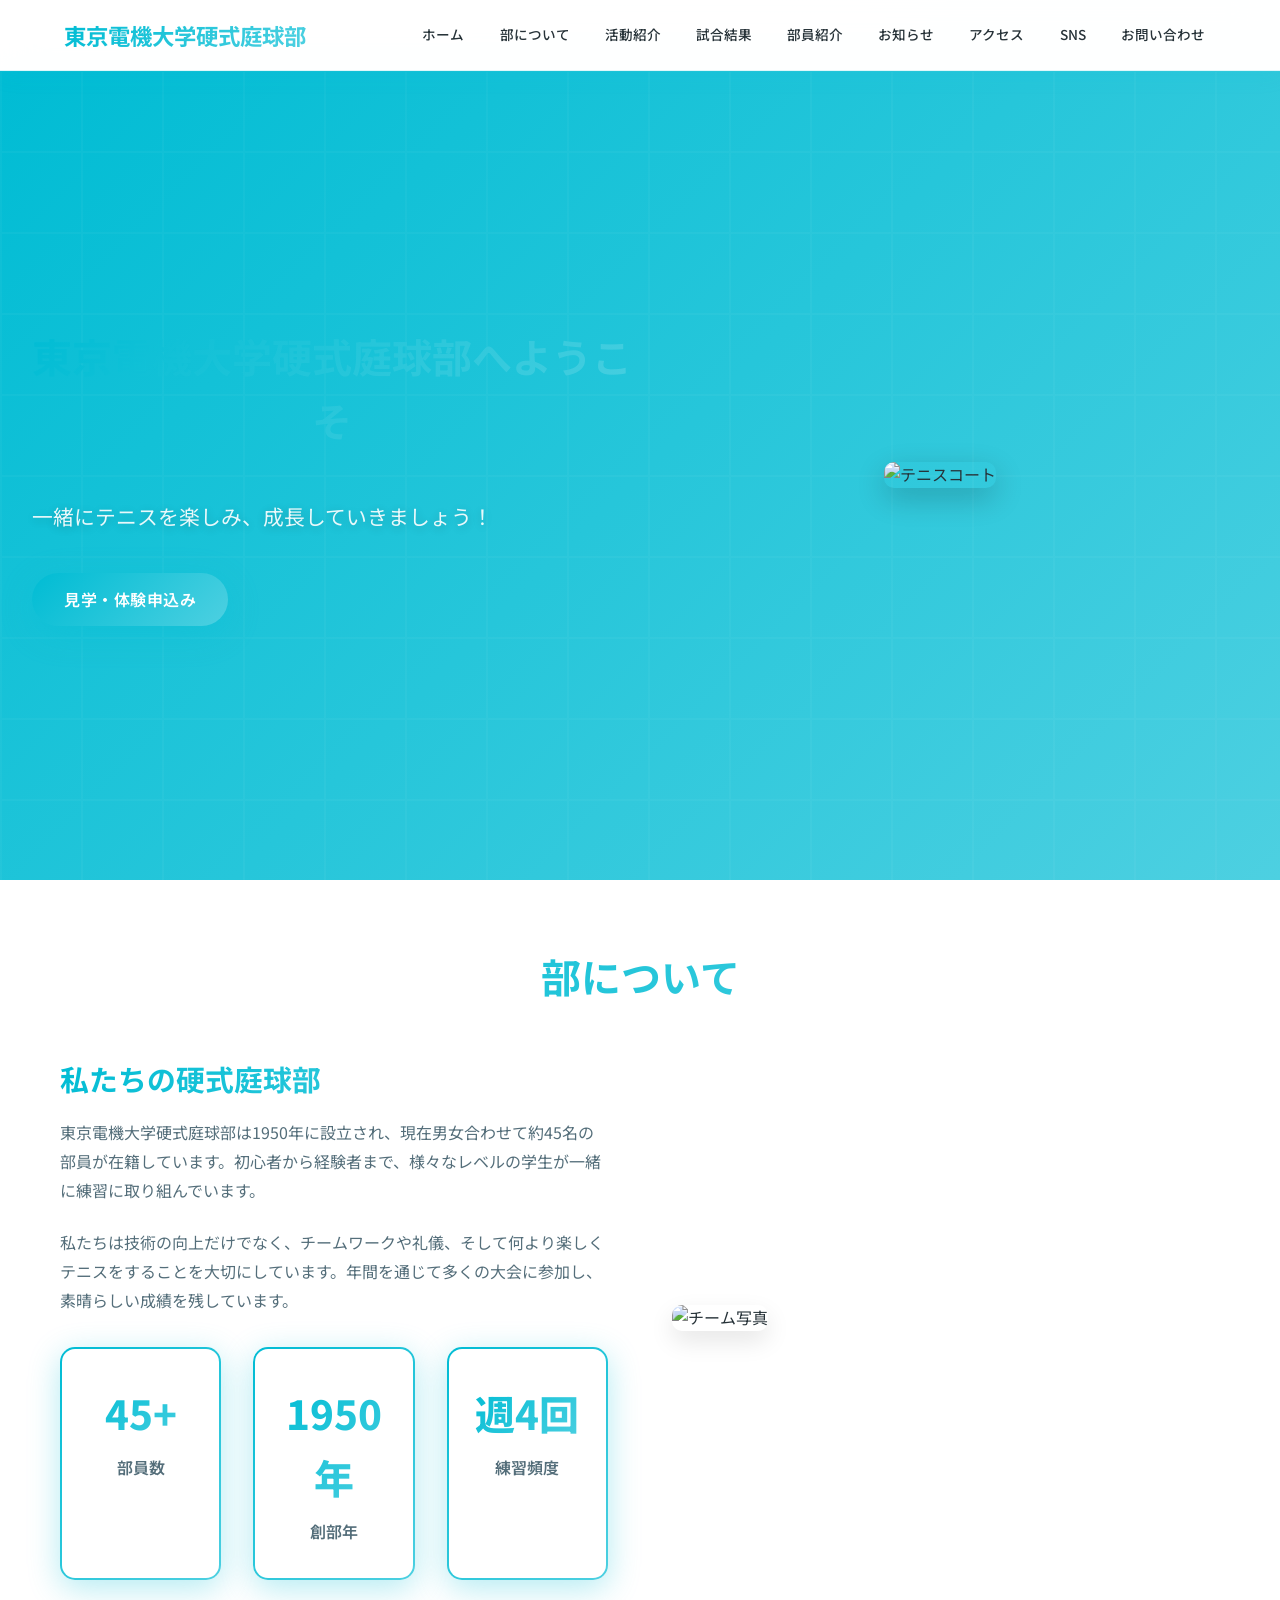
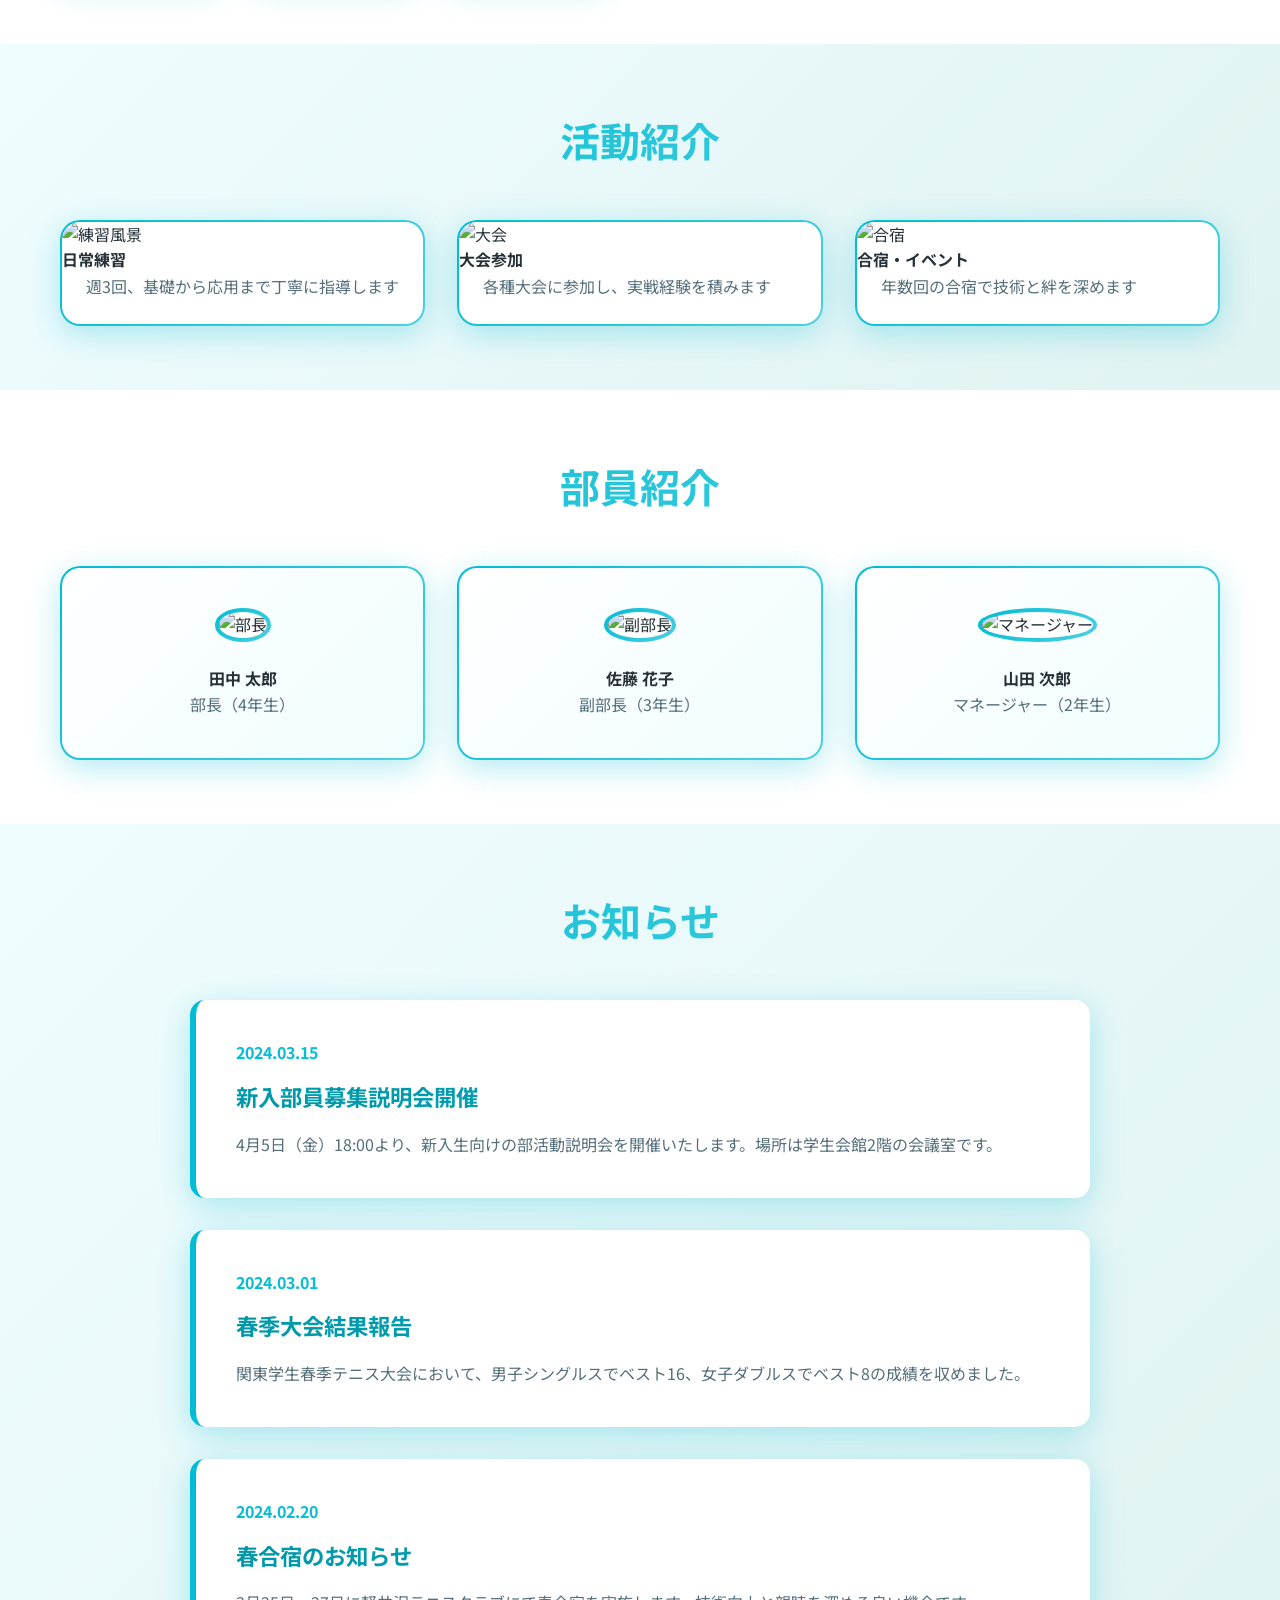
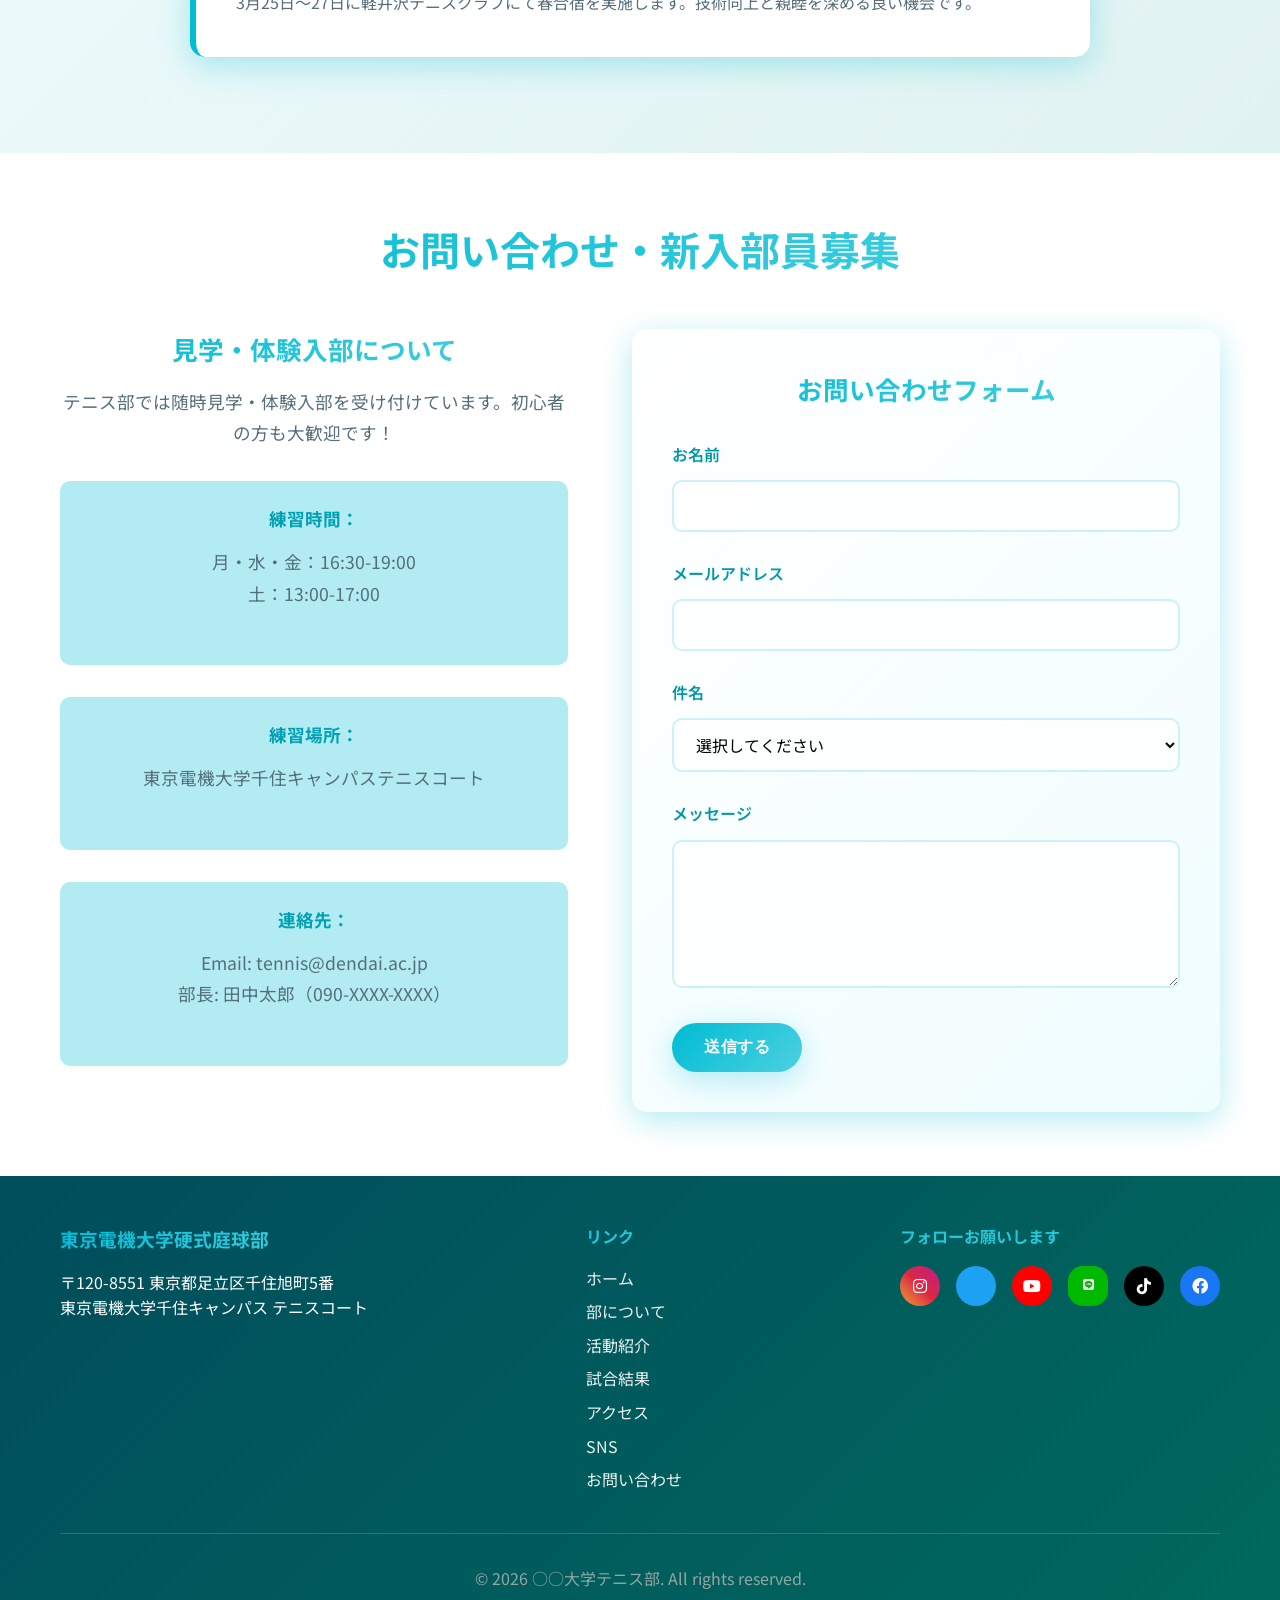
==== index.html @ f05bf6f5 "Update: Change to Tokyo Denki University Senju Campus Tennis Club" ====
<!DOCTYPE html>
<html lang="ja">
<head>
    <meta charset="UTF-8">
    <meta name="viewport" content="width=device-width, initial-scale=1.0">
    <title>東京電機大学硬式庭球部 - ホームページ</title>
    <link rel="stylesheet" href="style.css">
    <link href="https://fonts.googleapis.com/css2?family=Noto+Sans+JP:wght@300;400;500;700;800&display=swap" rel="stylesheet">
    <link href="https://cdnjs.cloudflare.com/ajax/libs/font-awesome/6.0.0/css/all.min.css" rel="stylesheet">
</head>
<body>
    <header>
        <nav>
            <div class="logo">
                <h1>東京電機大学硬式庭球部</h1>
            </div>
            <ul class="nav-menu">
                <li><a href="#home">ホーム</a></li>
                <li><a href="#about">部について</a></li>
                <li><a href="#activities">活動紹介</a></li>
                <li><a href="results.html">試合結果</a></li>
                <li><a href="#members">部員紹介</a></li>
                <li><a href="#news">お知らせ</a></li>
                <li><a href="access.html">アクセス</a></li>
                <li><a href="sns.html">SNS</a></li>
                <li><a href="#contact">お問い合わせ</a></li>
            </ul>
            <div class="hamburger">
                <span></span>
                <span></span>
                <span></span>
            </div>
        </nav>
    </header>

    <main>
        <!-- ヒーローセクション -->
        <section class="hero">
            <div class="hero-content">
                <h2>東京電機大学硬式庭球部へようこそ</h2>
                <p>一緒にテニスを楽しみ、成長していきましょう！</p>
                <a href="#contact" class="btn primary">見学・体験申込み</a>
            </div>
            <div class="hero-image">
                <img src="https://picsum.photos/600/400?random=1" alt="テニスコート" loading="lazy">
            </div>
        </section>

        <!-- 部について -->
        <section id="about" class="about">
            <div class="container">
                <h2>部について</h2>
                <div class="about-content">
                    <div class="about-text">
                        <h3>私たちの硬式庭球部</h3>
                        <p>東京電機大学硬式庭球部は1950年に設立され、現在男女合わせて約45名の部員が在籍しています。初心者から経験者まで、様々なレベルの学生が一緒に練習に取り組んでいます。</p>
                        <p>私たちは技術の向上だけでなく、チームワークや礼儀、そして何より楽しくテニスをすることを大切にしています。年間を通じて多くの大会に参加し、素晴らしい成績を残しています。</p>
                        <div class="stats">
                            <div class="stat">
                                <h4>45+</h4>
                                <p>部員数</p>
                            </div>
                            <div class="stat">
                                <h4>1950年</h4>
                                <p>創部年</p>
                            </div>
                            <div class="stat">
                                <h4>週4回</h4>
                                <p>練習頻度</p>
                            </div>
                        </div>
                    </div>
                    <div class="about-image">
                        <img src="https://picsum.photos/500/400?random=2" alt="チーム写真" loading="lazy">
                    </div>
                </div>
            </div>
        </section>

        <!-- 活動紹介 -->
        <section id="activities" class="activities">
            <div class="container">
                <h2>活動紹介</h2>
                <div class="activities-grid">
                                        <div class="activity-card">
                        <img src="https://picsum.photos/300/200?random=3" alt="練習風景" loading="lazy">
                        <h4>日常練習</h4>
                        <p>週3回、基礎から応用まで丁寧に指導します</p>
                    </div>
                    <div class="activity-card">
                        <img src="https://picsum.photos/300/200?random=4" alt="大会" loading="lazy">
                        <h4>大会参加</h4>
                        <p>各種大会に参加し、実戦経験を積みます</p>
                    </div>
                    <div class="activity-card">
                        <img src="https://picsum.photos/300/200?random=5" alt="合宿" loading="lazy">
                        <h4>合宿・イベント</h4>
                        <p>年数回の合宿で技術と絆を深めます</p>
                    </div>
                </div>
            </div>
        </section>

        <!-- 部員紹介 -->
        <section id="members" class="members">
            <div class="container">
                <h2>部員紹介</h2>
                <div class="members-grid">
                                        <div class="member-card">
                        <img src="https://picsum.photos/200/200?random=6" alt="部長" loading="lazy">
                        <h4>田中 太郎</h4>
                        <p>部長（4年生）</p>
                    </div>
                    <div class="member-card">
                        <img src="https://picsum.photos/200/200?random=7" alt="副部長" loading="lazy">
                        <h4>佐藤 花子</h4>
                        <p>副部長（3年生）</p>
                    </div>
                    <div class="member-card">
                        <img src="https://picsum.photos/200/200?random=8" alt="マネージャー" loading="lazy">
                        <h4>山田 次郎</h4>
                        <p>マネージャー（2年生）</p>
                    </div>
                </div>
            </div>
        </section>

        <!-- お知らせ -->
        <section id="news" class="news">
            <div class="container">
                <h2>お知らせ</h2>
                <div class="news-list">
                    <article class="news-item">
                        <div class="news-date">2024.03.15</div>
                        <h3>新入部員募集説明会開催</h3>
                        <p>4月5日（金）18:00より、新入生向けの部活動説明会を開催いたします。場所は学生会館2階の会議室です。</p>
                    </article>
                    <article class="news-item">
                        <div class="news-date">2024.03.01</div>
                        <h3>春季大会結果報告</h3>
                        <p>関東学生春季テニス大会において、男子シングルスでベスト16、女子ダブルスでベスト8の成績を収めました。</p>
                    </article>
                    <article class="news-item">
                        <div class="news-date">2024.02.20</div>
                        <h3>春合宿のお知らせ</h3>
                        <p>3月25日〜27日に軽井沢テニスクラブにて春合宿を実施します。技術向上と親睦を深める良い機会です。</p>
                    </article>
                </div>
            </div>
        </section>

        <!-- お問い合わせ -->
        <section id="contact" class="contact">
            <div class="container">
                <h2>お問い合わせ・新入部員募集</h2>
                <div class="contact-content">
                    <div class="contact-info">
                        <h3>見学・体験入部について</h3>
                        <p>テニス部では随時見学・体験入部を受け付けています。初心者の方も大歓迎です！</p>
                        <div class="contact-details">
                            <div class="contact-item">
                                <strong>練習時間：</strong>
                                <p>月・水・金：16:30-19:00<br>土：13:00-17:00</p>
                            </div>
                            <div class="contact-item">
                                <strong>練習場所：</strong>
                                <p>東京電機大学千住キャンパステニスコート</p>
                            </div>
                            <div class="contact-item">
                                <strong>連絡先：</strong>
                                <p>Email: tennis@dendai.ac.jp<br>部長: 田中太郎（090-XXXX-XXXX）</p>
                            </div>
                        </div>
                    </div>
                    <div class="contact-form">
                        <h3>お問い合わせフォーム</h3>
                        <form id="contact-form">
                            <div class="form-group">
                                <label for="name">お名前</label>
                                <input type="text" id="name" name="name" required>
                            </div>
                            <div class="form-group">
                                <label for="email">メールアドレス</label>
                                <input type="email" id="email" name="email" required>
                            </div>
                            <div class="form-group">
                                <label for="subject">件名</label>
                                <select id="subject" name="subject">
                                    <option value="">選択してください</option>
                                    <option value="見学希望">見学希望</option>
                                    <option value="体験入部希望">体験入部希望</option>
                                    <option value="その他質問">その他質問</option>
                                </select>
                            </div>
                            <div class="form-group">
                                <label for="message">メッセージ</label>
                                <textarea id="message" name="message" rows="5" required></textarea>
                            </div>
                            <button type="submit" class="btn primary">送信する</button>
                        </form>
                    </div>
                </div>
            </div>
        </section>
    </main>

    <footer>
        <div class="container">
            <div class="footer-content">
                <div class="footer-info">
                    <h3>東京電機大学硬式庭球部</h3>
                    <p>〒120-8551 東京都足立区千住旭町5番<br>
                    東京電機大学千住キャンパス テニスコート</p>
                </div>
                <div class="footer-links">
                    <h4>リンク</h4>
                    <ul>
                        <li><a href="#home">ホーム</a></li>
                        <li><a href="#about">部について</a></li>
                        <li><a href="#activities">活動紹介</a></li>
                        <li><a href="results.html">試合結果</a></li>
                        <li><a href="access.html">アクセス</a></li>
                        <li><a href="sns.html">SNS</a></li>
                        <li><a href="#contact">お問い合わせ</a></li>
                    </ul>
                </div>
                <div class="footer-social">
                    <h4>フォローお願いします</h4>
                    <div class="social-icons">
                        <a href="#" class="social-icon instagram"><i class="fab fa-instagram"></i></a>
                        <a href="#" class="social-icon twitter"><i class="fab fa-x-twitter"></i></a>
                        <a href="#" class="social-icon youtube"><i class="fab fa-youtube"></i></a>
                        <a href="#" class="social-icon line"><i class="fab fa-line"></i></a>
                        <a href="#" class="social-icon tiktok"><i class="fab fa-tiktok"></i></a>
                        <a href="#" class="social-icon facebook"><i class="fab fa-facebook"></i></a>
                    </div>
                </div>
            </div>
            <div class="footer-bottom">
                <p>&copy; 2024 東京電機大学硬式庭球部. All rights reserved.</p>
            </div>
        </div>
    </footer>

    <script src="script.js"></script>
    <script src="contact.js"></script>
</body>
</html>
---- style.css ----
/* 基本設定 */
* {
    margin: 0;
    padding: 0;
    box-sizing: border-box;
}

:root {
    --primary-color: #00bcd4;
    --secondary-color: #0097a7;
    --accent-color: #26c6da;
    --dark-color: #004d5c;
    --light-color: #b2ebf2;
    --text-dark: #263238;
    --text-light: #546e7a;
    --gradient-primary: linear-gradient(135deg, #00bcd4 0%, #26c6da 50%, #4dd0e1 100%);
    --gradient-secondary: linear-gradient(135deg, #0097a7 0%, #00acc1 100%);
    --shadow-primary: 0 8px 32px rgba(0, 188, 212, 0.3);
    --shadow-hover: 0 12px 40px rgba(0, 188, 212, 0.4);
}

body {
    font-family: 'Noto Sans JP', sans-serif;
    line-height: 1.6;
    color: var(--text-dark);
    background: linear-gradient(135deg, #f0fdff 0%, #e0f2f1 100%);
}

.container {
    max-width: 1200px;
    margin: 0 auto;
    padding: 0 20px;
}

/* ヘッダー */
header {
    background: rgba(255, 255, 255, 0.95);
    backdrop-filter: blur(20px);
    box-shadow: 0 4px 20px rgba(0, 188, 212, 0.1);
    position: fixed;
    top: 0;
    width: 100%;
    z-index: 1000;
    border-bottom: 1px solid rgba(0, 188, 212, 0.1);
}

nav {
    display: flex;
    justify-content: space-between;
    align-items: center;
    padding: 0.8rem 1.5rem;
    max-width: 1200px;
    margin: 0 auto;
    min-height: 70px;
    position: relative;
}

.logo {
    flex-shrink: 0;
    z-index: 1002;
}

.logo h1 {
    background: var(--gradient-primary);
    -webkit-background-clip: text;
    -webkit-text-fill-color: transparent;
    background-clip: text;
    font-size: 1.4rem;
    font-weight: 700;
    white-space: nowrap;
    line-height: 1.2;
    margin: 0;
}

.nav-menu {
    display: flex;
    list-style: none;
    gap: 0.8rem;
    flex-wrap: nowrap;
    align-items: center;
    margin: 0;
    padding: 0;
}

.nav-menu::-webkit-scrollbar {
    display: none;
}

.nav-menu a {
    text-decoration: none;
    color: var(--text-dark);
    font-weight: 500;
    transition: all 0.3s ease;
    position: relative;
    padding: 0.4rem 0.7rem;
    border-radius: 20px;
    font-size: 0.85rem;
    white-space: nowrap;
    flex-shrink: 0;
    display: block;
}

.nav-menu a:hover {
    color: var(--primary-color);
    background: rgba(0, 188, 212, 0.1);
    transform: translateY(-2px);
}

.nav-menu a.active {
    color: white;
    background: var(--gradient-primary);
    box-shadow: var(--shadow-primary);
}

.nav-menu a.active::after {
    display: none;
}

header.scrolled {
    background: rgba(255, 255, 255, 0.98);
    backdrop-filter: blur(25px);
    box-shadow: var(--shadow-primary);
}

.hamburger {
    display: none;
    flex-direction: column;
    cursor: pointer;
    flex-shrink: 0;
    z-index: 1001;
}

.hamburger span {
    width: 25px;
    height: 3px;
    background: var(--primary-color);
    margin: 3px 0;
    transition: 0.3s;
    border-radius: 2px;
}

/* メインコンテンツ */
main {
    margin-top: 70px;
}

/* ボタン */
.btn {
    display: inline-block;
    padding: 14px 32px;
    text-decoration: none;
    border-radius: 30px;
    font-weight: 600;
    text-align: center;
    transition: all 0.3s ease;
    border: none;
    cursor: pointer;
    font-size: 1rem;
    text-transform: uppercase;
    letter-spacing: 0.5px;
}

.btn.primary {
    background: var(--gradient-primary);
    color: white;
    box-shadow: var(--shadow-primary);
}

.btn.primary:hover {
    box-shadow: var(--shadow-hover);
    transform: translateY(-3px);
}

.btn.secondary {
    background: transparent;
    color: var(--primary-color);
    border: 2px solid var(--primary-color);
}

.btn.secondary:hover {
    background: var(--gradient-primary);
    color: white;
    box-shadow: var(--shadow-primary);
    transform: translateY(-3px);
}

/* ヒーローセクション */
.hero {
    display: flex;
    align-items: center;
    min-height: 90vh;
    padding: 2rem;
    background: var(--gradient-primary);
    position: relative;
    overflow: hidden;
}

.hero::before {
    content: '';
    position: absolute;
    top: 0;
    left: 0;
    right: 0;
    bottom: 0;
    background: url('data:image/svg+xml,<svg xmlns="http://www.w3.org/2000/svg" viewBox="0 0 100 100"><defs><pattern id="grid" width="10" height="10" patternUnits="userSpaceOnUse"><path d="M 10 0 L 0 0 0 10" fill="none" stroke="rgba(255,255,255,0.1)" stroke-width="0.5"/></pattern></defs><rect width="100" height="100" fill="url(%23grid)"/></svg>');
    opacity: 0.3;
}

.hero-content {
    flex: 1;
    max-width: 600px;
    z-index: 2;
}

.hero-content h1 {
    font-size: 3.5rem;
    color: white;
    margin-bottom: 1.5rem;
    font-weight: 800;
    text-shadow: 0 4px 20px rgba(0, 0, 0, 0.3);
    line-height: 1.2;
}

.hero-content p {
    font-size: 1.3rem;
    color: rgba(255, 255, 255, 0.9);
    margin-bottom: 2.5rem;
    text-shadow: 0 2px 10px rgba(0, 0, 0, 0.2);
}

.hero-buttons {
    display: flex;
    gap: 1rem;
    flex-wrap: wrap;
}

.hero-image {
    flex: 1;
    text-align: center;
}

.hero-image img {
    max-width: 100%;
    height: auto;
    border-radius: 10px;
    box-shadow: 0 10px 30px rgba(0,0,0,0.2);
}

/* セクション共通スタイル */
section {
    padding: 4rem 0;
}

section h2 {
    text-align: center;
    font-size: 2.5rem;
    background: var(--gradient-primary);
    -webkit-background-clip: text;
    -webkit-text-fill-color: transparent;
    background-clip: text;
    margin-bottom: 3rem;
    font-weight: 700;
}

/* 部について */
.about {
    background: white;
}

.about-content {
    display: flex;
    align-items: center;
    gap: 4rem;
}

.about-text {
    flex: 1;
}

.about-text h3 {
    font-size: 1.8rem;
    background: var(--gradient-primary);
    -webkit-background-clip: text;
    -webkit-text-fill-color: transparent;
    background-clip: text;
    margin-bottom: 1rem;
}

.about-text p {
    margin-bottom: 1.5rem;
    color: var(--text-light);
    line-height: 1.8;
}

.stats {
    display: flex;
    gap: 2rem;
    margin-top: 2rem;
}

.stat {
    text-align: center;
    padding: 2rem 1.5rem;
    background: linear-gradient(135deg, #ffffff 0%, var(--light-color) 100%);
    border-radius: 15px;
    flex: 1;
    box-shadow: var(--shadow-primary);
    border: 2px solid transparent;
    background: linear-gradient(white, white) padding-box,
                var(--gradient-primary) border-box;
    transition: all 0.3s ease;
}

.stat:hover {
    transform: translateY(-5px);
    box-shadow: var(--shadow-hover);
}

.stat h4 {
    font-size: 2.5rem;
    background: var(--gradient-primary);
    -webkit-background-clip: text;
    -webkit-text-fill-color: transparent;
    background-clip: text;
    font-weight: 800;
    margin-bottom: 0.5rem;
}

.stat p {
    color: var(--text-light);
    margin: 0;
    font-weight: 600;
}

.about-image {
    flex: 1;
}

.about-image img {
    width: 100%;
    height: auto;
    border-radius: 10px;
    box-shadow: 0 10px 25px rgba(0,0,0,0.1);
}

/* 活動紹介 */
.activities {
    background: linear-gradient(135deg, #f0fdff 0%, #e0f2f1 100%);
}

.activities-grid {
    display: grid;
    grid-template-columns: repeat(auto-fit, minmax(320px, 1fr));
    gap: 2rem;
}

.activity-card {
    background: white;
    border-radius: 20px;
    overflow: hidden;
    box-shadow: var(--shadow-primary);
    transition: all 0.3s ease;
    border: 2px solid transparent;
    background: linear-gradient(white, white) padding-box,
                var(--gradient-primary) border-box;
}

.activity-card:hover {
    transform: translateY(-8px);
    box-shadow: var(--shadow-hover);
}

.activity-card img {
    width: 100%;
    height: 220px;
    object-fit: cover;
    transition: transform 0.3s ease;
}

.activity-card:hover img {
    transform: scale(1.1);
}

.activity-card h3 {
    padding: 1.5rem 1.5rem 0.5rem;
    background: var(--gradient-primary);
    -webkit-background-clip: text;
    -webkit-text-fill-color: transparent;
    background-clip: text;
    font-size: 1.4rem;
    font-weight: 700;
}

.activity-card p {
    padding: 0 1.5rem 1.5rem;
    color: var(--text-light);
    line-height: 1.7;
}

/* 部員紹介 */
.members {
    background: white;
}

.members-grid {
    display: grid;
    grid-template-columns: repeat(auto-fit, minmax(280px, 1fr));
    gap: 2rem;
}

.member-card {
    text-align: center;
    padding: 2.5rem 2rem;
    background: linear-gradient(135deg, #ffffff 0%, #f0fdff 100%);
    border-radius: 20px;
    transition: all 0.3s ease;
    box-shadow: var(--shadow-primary);
    border: 2px solid transparent;
    background: linear-gradient(135deg, #ffffff 0%, #f0fdff 100%) padding-box,
                var(--gradient-primary) border-box;
}

.member-card:hover {
    transform: translateY(-8px) scale(1.02);
    box-shadow: var(--shadow-hover);
}

.member-card img {
    width: 160px;
    height: 160px;
    border-radius: 50%;
    object-fit: cover;
    margin-bottom: 1.5rem;
    border: 4px solid transparent;
    background: linear-gradient(white, white) padding-box,
                var(--gradient-primary) border-box;
    transition: all 0.3s ease;
}

.member-card:hover img {
    transform: scale(1.1);
    box-shadow: 0 10px 30px rgba(0, 188, 212, 0.3);
}

.member-card h3 {
    background: var(--gradient-primary);
    -webkit-background-clip: text;
    -webkit-text-fill-color: transparent;
    background-clip: text;
    margin-bottom: 0.5rem;
    font-size: 1.3rem;
    font-weight: 700;
}

.position {
    background: var(--gradient-secondary);
    -webkit-background-clip: text;
    -webkit-text-fill-color: transparent;
    background-clip: text;
    font-weight: 600;
    margin-bottom: 1rem;
    font-size: 1rem;
}

.member-card p {
    color: var(--text-light);
    line-height: 1.7;
}

/* お知らせ */
.news {
    background: linear-gradient(135deg, #f0fdff 0%, #e0f2f1 100%);
}

.news-list {
    max-width: 900px;
    margin: 0 auto;
}

.news-item {
    background: white;
    padding: 2.5rem;
    margin-bottom: 2rem;
    border-radius: 15px;
    box-shadow: var(--shadow-primary);
    border-left: 6px solid var(--primary-color);
    transition: all 0.3s ease;
}

.news-item:hover {
    transform: translateY(-3px);
    box-shadow: var(--shadow-hover);
    border-left-color: var(--accent-color);
}

.news-date {
    background: var(--gradient-primary);
    -webkit-background-clip: text;
    -webkit-text-fill-color: transparent;
    background-clip: text;
    font-weight: 700;
    margin-bottom: 0.8rem;
    font-size: 1rem;
}

.news-item h3 {
    background: var(--gradient-secondary);
    -webkit-background-clip: text;
    -webkit-text-fill-color: transparent;
    background-clip: text;
    margin-bottom: 1rem;
    font-size: 1.4rem;
    font-weight: 700;
}

.news-item p {
    color: var(--text-light);
    line-height: 1.7;
}

/* お問い合わせ */
.contact {
    background: white;
}

.contact-content {
    display: flex;
    gap: 4rem;
    align-items: flex-start;
}

.contact-info {
    flex: 1;
}

.contact-info h3 {
    background: var(--gradient-primary);
    -webkit-background-clip: text;
    -webkit-text-fill-color: transparent;
    background-clip: text;
    margin-bottom: 1rem;
    font-size: 1.6rem;
    font-weight: 700;
}

.contact-info p {
    color: var(--text-light);
    line-height: 1.7;
    margin-bottom: 2rem;
    font-size: 1.1rem;
}

.contact-item {
    margin-bottom: 2rem;
    padding: 1.5rem;
    background: var(--light-color);
    border-radius: 10px;
}

.contact-item strong {
    background: var(--gradient-secondary);
    -webkit-background-clip: text;
    -webkit-text-fill-color: transparent;
    background-clip: text;
    display: block;
    margin-bottom: 0.8rem;
    font-size: 1.1rem;
    font-weight: 700;
}

.contact-item p {
    color: var(--text-light);
    margin: 0;
    line-height: 1.6;
}

.contact-form {
    flex: 1;
    background: linear-gradient(135deg, #ffffff 0%, #f0fdff 100%);
    padding: 2.5rem;
    border-radius: 15px;
    box-shadow: var(--shadow-primary);
}

.contact-form h3 {
    background: var(--gradient-primary);
    -webkit-background-clip: text;
    -webkit-text-fill-color: transparent;
    background-clip: text;
    margin-bottom: 2rem;
    font-size: 1.6rem;
    font-weight: 700;
    text-align: center;
}

.form-group {
    margin-bottom: 1.8rem;
}

.form-group label {
    display: block;
    margin-bottom: 0.8rem;
    background: var(--gradient-secondary);
    -webkit-background-clip: text;
    -webkit-text-fill-color: transparent;
    background-clip: text;
    font-weight: 600;
    font-size: 1rem;
}

.form-group input,
.form-group select,
.form-group textarea {
    width: 100%;
    padding: 12px 18px;
    border: 2px solid rgba(0, 188, 212, 0.2);
    border-radius: 10px;
    font-size: 1rem;
    font-family: inherit;
    transition: all 0.3s ease;
    background: rgba(255, 255, 255, 0.8);
}

.form-group input:focus,
.form-group select:focus,
.form-group textarea:focus {
    outline: none;
    border-color: var(--primary-color);
    box-shadow: 0 0 0 3px rgba(0, 188, 212, 0.1);
    background: white;
}

.form-group textarea {
    resize: vertical;
    min-height: 120px;
}

/* フッター */
footer {
    background: linear-gradient(135deg, var(--dark-color) 0%, #00695c 100%);
    color: white;
    padding: 3rem 0 1rem;
}

.footer-content {
    display: flex;
    justify-content: space-between;
    margin-bottom: 2rem;
    flex-wrap: wrap;
    gap: 2rem;
}

.footer-info h3 {
    margin-bottom: 1rem;
    background: var(--gradient-primary);
    -webkit-background-clip: text;
    -webkit-text-fill-color: transparent;
    background-clip: text;
}

.footer-links h4,
.footer-social h4 {
    margin-bottom: 1rem;
    color: var(--accent-color);
}

.footer-links ul {
    list-style: none;
}

.footer-links li {
    margin-bottom: 0.5rem;
}

.footer-links a {
    color: #ecf0f1;
    text-decoration: none;
    transition: color 0.3s ease;
}

.footer-links a:hover {
    color: var(--accent-color);
}

.social-icons {
    display: flex;
    gap: 1rem;
    flex-wrap: wrap;
}

.social-icon {
    display: flex;
    align-items: center;
    justify-content: center;
    width: 40px;
    height: 40px;
    border-radius: 50%;
    color: white;
    text-decoration: none;
    transition: all 0.3s ease;
}

.social-icon.instagram {
    background: linear-gradient(45deg, #f09433 0%, #e6683c 25%, #dc2743 50%, #cc2366 75%, #bc1888 100%);
}

.social-icon.twitter {
    background: #1da1f2;
}

.social-icon.youtube {
    background: #ff0000;
}

.social-icon.line {
    background: #00b900;
}

.social-icon.tiktok {
    background: #000000;
}

.social-icon.facebook {
    background: #1877f2;
}

.social-icon:hover {
    transform: translateY(-3px) scale(1.1);
    box-shadow: 0 8px 20px rgba(0, 188, 212, 0.3);
}

.footer-bottom {
    text-align: center;
    padding-top: 2rem;
    border-top: 1px solid rgba(77, 208, 225, 0.3);
    color: #95a5a6;
}

/* レスポンシブ対応 */
@media (max-width: 1200px) {
    nav {
        padding: 0.8rem 1.2rem;
    }
    
    .logo h1 {
        font-size: 1.3rem;
    }
    
    .nav-menu {
        gap: 0.6rem;
    }
    
    .nav-menu a {
        padding: 0.3rem 0.6rem;
        font-size: 0.8rem;
    }
}

@media (max-width: 1024px) {
    nav {
        padding: 0.8rem 1rem;
    }
    
    .nav-menu {
        gap: 0.4rem;
    }
    
    .nav-menu a {
        padding: 0.3rem 0.5rem;
        font-size: 0.75rem;
    }
}

@media (max-width: 900px) {
    .hamburger {
        display: flex;
    }
    
    .nav-menu {
        position: fixed;
        left: -100%;
        top: 70px;
        flex-direction: column;
        background-color: rgba(255, 255, 255, 0.98);
        backdrop-filter: blur(20px);
        width: 100%;
        text-align: center;
        transition: left 0.3s ease;
        box-shadow: 0 10px 27px rgba(0, 0, 0, 0.1);
        padding: 2rem 0;
        max-height: calc(100vh - 70px);
        overflow-y: auto;
        z-index: 999;
        gap: 0;
    }
    
    .nav-menu.active {
        left: 0;
    }
    
    .nav-menu li {
        margin: 0.5rem 0;
        width: 100%;
    }
    
    .nav-menu a {
        font-size: 1.1rem;
        padding: 1rem 2rem;
        display: block;
        border-radius: 0;
        margin: 0;
        width: 100%;
    }
    
    .hamburger.active span:nth-child(2) {
        opacity: 0;
    }
    
    .hamburger.active span:nth-child(1) {
        transform: translateY(8px) rotate(45deg);
    }
    
    .hamburger.active span:nth-child(3) {
        transform: translateY(-8px) rotate(-45deg);
    }
    
    .hero {
        flex-direction: column;
        text-align: center;
        padding: 2rem 1rem;
        min-height: 70vh;
    }
    
    .hero-content h1 {
        font-size: 2.5rem;
        line-height: 1.1;
    }
    
    .hero-buttons {
        justify-content: center;
        flex-direction: column;
        align-items: center;
        gap: 1rem;
    }
    
    .hero-buttons .btn {
        width: 80%;
        max-width: 300px;
    }
    
    .about-content,
    .contact-content {
        flex-direction: column;
        gap: 2rem;
    }
    
    .stats {
        flex-direction: column;
        gap: 1rem;
    }
    
    .activities-grid {
        grid-template-columns: 1fr;
        gap: 1.5rem;
    }
    
    .members-grid {
        grid-template-columns: repeat(auto-fit, minmax(250px, 1fr));
        gap: 1.5rem;
    }
    
    .footer-content {
        flex-direction: column;
        gap: 2rem;
        text-align: center;
    }
    
    nav {
        padding: 1rem;
    }
    
    .logo h1 {
        font-size: 1.2rem;
    }
    
    section {
        padding: 2rem 0;
    }
    
    section h2 {
        font-size: 2rem;
    }
    
    .page-header {
        padding: 3rem 1rem;
    }
    
    .page-header h1 {
        font-size: 2.5rem;
        line-height: 1.1;
    }
    
    /* 試合結果ページのモバイル対応 */
    .results-grid {
        grid-template-columns: 1fr;
        gap: 1.5rem;
    }
    
    .stats-overview {
        grid-template-columns: repeat(2, 1fr);
        gap: 1rem;
    }
    
    .tournament-tabs,
    .ranking-tabs {
        flex-direction: column;
        gap: 0.5rem;
    }
    
    .tab-btn {
        width: 100%;
        margin: 0;
    }
    
    /* アクセスページのモバイル対応 */
    .campus-grid,
    .court-info-grid {
        grid-template-columns: 1fr;
        gap: 2rem;
    }
    
    .transport-grid {
        grid-template-columns: 1fr;
        gap: 1.5rem;
    }
    
    .gallery-grid {
        grid-template-columns: repeat(auto-fit, minmax(280px, 1fr));
    }
    
    .schedule-header,
    .schedule-row {
        grid-template-columns: 1fr;
        text-align: left;
    }
    
    .schedule-header {
        display: none;
    }
    
    .schedule-row {
        background: white;
        margin-bottom: 1rem;
        border-radius: 10px;
        padding: 1rem;
        box-shadow: var(--shadow-primary);
        display: block;
    }
    
    .day-cell,
    .time-cell,
    .content-cell,
    .target-cell {
        display: block;
        padding: 0.5rem 0;
        border-bottom: 1px solid rgba(0, 188, 212, 0.1);
    }
    
    .day-cell:last-child,
    .time-cell:last-child,
    .content-cell:last-child,
    .target-cell:last-child {
        border-bottom: none;
    }
    
    .day-cell::before {
        content: '曜日: ';
        font-weight: 600;
        color: var(--primary-color);
    }
    
    .time-cell::before {
        content: '時間: ';
        font-weight: 600;
        color: var(--primary-color);
    }
    
    .content-cell::before {
        content: '練習内容: ';
        font-weight: 600;
        color: var(--primary-color);
    }
    
    .target-cell::before {
        content: '対象: ';
        font-weight: 600;
        color: var(--primary-color);
    }
    
    /* SNSページのモバイル対応 */
    .sns-grid {
        grid-template-columns: 1fr;
        gap: 1.5rem;
    }
    
    .posts-grid {
        grid-template-columns: 1fr;
        gap: 1.5rem;
    }
    
    .hashtag-grid {
        grid-template-columns: 1fr;
        gap: 1rem;
    }
    
    .guidelines-content {
        grid-template-columns: 1fr;
        gap: 1.5rem;
    }
    
    .contact-methods {
        grid-template-columns: 1fr;
        gap: 1rem;
    }
    
    .sns-header {
        flex-wrap: wrap;
        gap: 1rem;
    }
    
    .follow-btn {
        width: 100%;
        text-align: center;
    }
}

@media (max-width: 480px) {
    .container {
        padding: 0 15px;
    }
    
    .hero-content h1 {
        font-size: 2.2rem;
    }
    
    .hero-content p {
        font-size: 1rem;
    }
    
    .btn {
        padding: 12px 24px;
        font-size: 0.9rem;
    }
    
    .member-card {
        padding: 2rem 1.5rem;
    }
    
    .member-card img {
        width: 120px;
        height: 120px;
    }
    
    .news-item {
        padding: 2rem 1.5rem;
    }
    
    .contact-form {
        padding: 2rem 1.5rem;
    }
    
    section h2 {
        font-size: 2rem;
    }
    
    .page-header h1 {
        font-size: 2.2rem;
    }
    
    .results-grid,
    .activities-grid,
    .members-grid {
        grid-template-columns: 1fr;
    }
    
    .campus-grid,
    .court-info-grid {
        grid-template-columns: 1fr;
        gap: 2rem;
    }
    
    .transport-grid,
    .sns-grid,
    .hashtag-grid {
        grid-template-columns: 1fr;
    }
    
    .schedule-header,
    .schedule-row {
        grid-template-columns: 60px 1fr;
        font-size: 0.9rem;
    }
    
    .time-cell,
    .content-cell,
    .target-cell {
        display: none;
    }
    
    .stats {
        flex-direction: column;
        gap: 1rem;
    }
    
    .stats-overview {
        grid-template-columns: repeat(2, 1fr);
    }
    
    .tournament-tabs,
    .ranking-tabs {
        flex-direction: column;
        align-items: center;
    }
    
    .tab-btn {
        width: 80%;
        text-align: center;
    }
}

/* ホバーエフェクト */
.activity-card:hover img {
    transform: scale(1.05);
    transition: transform 0.3s ease;
}

.member-card:hover img {
    transform: scale(1.1);
    transition: transform 0.3s ease;
}

/* 追加アニメーション */
@keyframes slideInUp {
    from {
        opacity: 0;
        transform: translateY(50px);
    }
    to {
        opacity: 1;
        transform: translateY(0);
    }
}

.result-card,
.stat-card,
.transport-card,
.sns-card {
    animation: slideInUp 0.6s ease-out;
}

/* グローバルスムーズスクロール強化 */
html {
    scroll-behavior: smooth;
    scroll-padding-top: 100px;
}

/* 追加のホバーエフェクト */
.btn:hover {
    animation: pulse 0.6s ease-in-out;
}

@keyframes pulse {
    0% {
        transform: scale(1);
    }
    50% {
        transform: scale(1.05);
    }
    100% {
        transform: scale(1);
    }
}

/* スムーススクロール */
html {
    scroll-behavior: smooth;
}

/* アニメーション */
@keyframes fadeIn {
    from {
        opacity: 0;
        transform: translateY(30px);
    }
    to {
        opacity: 1;
        transform: translateY(0);
    }
}

.hero-content,
.activity-card,
.member-card,
.news-item {
    animation: fadeIn 0.6s ease-out;
}

.activity-card,
.member-card,
.news-item {
    opacity: 0;
    transform: translateY(30px);
    transition: all 0.6s ease-out;
}

.activity-card.animate-in,
.member-card.animate-in,
.news-item.animate-in {
    opacity: 1;
    transform: translateY(0);
}

/* 新しいページ用スタイル */

/* ページヘッダー */
.page-header {
    background: var(--gradient-primary);
    color: white;
    text-align: center;
    padding: 4rem 2rem;
    position: relative;
    overflow: hidden;
}

.page-header::before {
    content: '';
    position: absolute;
    top: 0;
    left: 0;
    right: 0;
    bottom: 0;
    background: url('data:image/svg+xml,<svg xmlns="http://www.w3.org/2000/svg" viewBox="0 0 100 100"><defs><pattern id="grid" width="10" height="10" patternUnits="userSpaceOnUse"><path d="M 10 0 L 0 0 0 10" fill="none" stroke="rgba(255,255,255,0.1)" stroke-width="0.5"/></pattern></defs><rect width="100" height="100" fill="url(%23grid)"/></svg>');
    opacity: 0.3;
}

.page-header h1 {
    font-size: 3rem;
    font-weight: 800;
    margin-bottom: 1rem;
    text-shadow: 0 4px 20px rgba(0, 0, 0, 0.3);
    position: relative;
    z-index: 2;
}

.page-header p {
    font-size: 1.2rem;
    opacity: 0.9;
    text-shadow: 0 2px 10px rgba(0, 0, 0, 0.2);
    position: relative;
    z-index: 2;
}

/* 試合結果ページ */
.latest-results,
.annual-results,
.tournament-results,
.individual-results {
    padding: 4rem 0;
}

.latest-results {
    background: white;
}

.annual-results {
    background: linear-gradient(135deg, #f0fdff 0%, #e0f2f1 100%);
}

.tournament-results {
    background: white;
}

.individual-results {
    background: linear-gradient(135deg, #f0fdff 0%, #e0f2f1 100%);
}

.results-grid {
    display: grid;
    grid-template-columns: repeat(auto-fit, minmax(350px, 1fr));
    gap: 2rem;
}

.result-card {
    background: white;
    border-radius: 15px;
    padding: 2rem;
    box-shadow: 0 8px 25px rgba(0, 188, 212, 0.1);
    border: 1px solid rgba(0, 188, 212, 0.1);
    transition: all 0.3s ease;
}

.result-card:hover {
    transform: translateY(-5px);
    box-shadow: var(--shadow-hover);
}

.result-card.highlight {
    border: 2px solid var(--primary-color);
    background: linear-gradient(135deg, #ffffff 0%, #f0fdff 100%);
}

.result-header {
    display: flex;
    justify-content: space-between;
    align-items: center;
    margin-bottom: 1.5rem;
}

.result-header h3 {
    color: var(--text-dark);
    font-weight: 700;
}

.date {
    color: var(--primary-color);
    font-weight: 600;
    font-size: 0.9rem;
}

.match-result {
    text-align: center;
    margin-bottom: 1.5rem;
}

.result-badge {
    display: inline-block;
    padding: 0.5rem 1.5rem;
    border-radius: 25px;
    font-weight: 600;
    font-size: 0.9rem;
    margin-bottom: 0.5rem;
}

.win .result-badge {
    background: linear-gradient(135deg, #4caf50, #66bb6a);
    color: white;
}

.lose .result-badge {
    background: linear-gradient(135deg, #f44336, #ef5350);
    color: white;
}

.score {
    font-size: 1.2rem;
    font-weight: 700;
    color: var(--text-dark);
}

.players,
.team-match {
    display: flex;
    align-items: center;
    justify-content: space-between;
    margin: 1rem 0;
}

.player,
.team {
    text-align: center;
    flex: 1;
}

.our-player strong,
.our-team strong {
    color: var(--primary-color);
}

.vs {
    font-weight: bold;
    color: var(--text-light);
    margin: 0 1rem;
}

.match-info {
    text-align: center;
    margin-top: 1rem;
}

.category {
    background: var(--light-color);
    color: var(--dark-color);
    padding: 0.3rem 1rem;
    border-radius: 15px;
    font-size: 0.9rem;
    font-weight: 500;
}

/* 統計 */
.stats-overview {
    display: grid;
    grid-template-columns: repeat(auto-fit, minmax(200px, 1fr));
    gap: 2rem;
    margin-bottom: 3rem;
}

.stat-card {
    background: white;
    padding: 2rem;
    border-radius: 15px;
    text-align: center;
    box-shadow: var(--shadow-primary);
    border: 2px solid transparent;
    background: linear-gradient(white, white) padding-box,
                var(--gradient-primary) border-box;
}

.stat-card h3 {
    color: var(--text-dark);
    margin-bottom: 1rem;
    font-size: 1.1rem;
}

.stat-number {
    font-size: 2.5rem;
    font-weight: 800;
    display: block;
    background: var(--gradient-primary);
    -webkit-background-clip: text;
    -webkit-text-fill-color: transparent;
    background-clip: text;
}

.stat-number.win {
    background: linear-gradient(135deg, #4caf50, #66bb6a);
    -webkit-background-clip: text;
    -webkit-text-fill-color: transparent;
    background-clip: text;
}

.stat-number.award {
    background: linear-gradient(135deg, #ff9800, #ffa726);
    -webkit-background-clip: text;
    -webkit-text-fill-color: transparent;
    background-clip: text;
}

/* タブ */
.tournament-tabs,
.ranking-tabs {
    display: flex;
    justify-content: center;
    margin-bottom: 2rem;
    gap: 1rem;
    flex-wrap: wrap;
}

.tab-btn {
    padding: 0.8rem 2rem;
    border: 2px solid var(--primary-color);
    background: transparent;
    color: var(--primary-color);
    border-radius: 25px;
    font-weight: 600;
    cursor: pointer;
    transition: all 0.3s ease;
    font-size: 0.9rem;
}

.tab-btn.active {
    background: var(--gradient-primary);
    color: white;
    box-shadow: var(--shadow-primary);
}

.tab-btn:hover:not(.active) {
    background: rgba(0, 188, 212, 0.1);
    transform: translateY(-2px);
}

.tournament-tab,
.ranking-tab {
    display: none;
}

.tournament-tab.active,
.ranking-tab.active {
    display: block;
}

/* トーナメントリスト */
.tournament-list {
    display: flex;
    flex-direction: column;
    gap: 1.5rem;
}

.tournament-item {
    background: white;
    padding: 2rem;
    border-radius: 15px;
    box-shadow: 0 5px 15px rgba(0, 188, 212, 0.1);
    border-left: 4px solid var(--primary-color);
}

.tournament-name {
    font-size: 1.3rem;
    font-weight: 700;
    color: var(--text-dark);
    margin-bottom: 0.5rem;
}

.tournament-date {
    color: var(--text-light);
    margin-bottom: 1rem;
    font-weight: 500;
}

.tournament-result {
    display: flex;
    flex-wrap: wrap;
    gap: 0.5rem;
}

.achievement {
    background: var(--gradient-primary);
    color: white;
    padding: 0.3rem 1rem;
    border-radius: 15px;
    font-size: 0.9rem;
    font-weight: 500;
}

/* ランキング */
.ranking-section {
    margin-bottom: 3rem;
}

.ranking-section h3 {
    color: var(--text-dark);
    margin-bottom: 1.5rem;
    font-size: 1.4rem;
    text-align: center;
}

.ranking-list {
    display: flex;
    flex-direction: column;
    gap: 1rem;
}

.ranking-item {
    display: flex;
    align-items: center;
    background: white;
    padding: 1.5rem;
    border-radius: 15px;
    box-shadow: 0 5px 15px rgba(0, 188, 212, 0.1);
    transition: all 0.3s ease;
}

.ranking-item:hover {
    transform: translateY(-3px);
    box-shadow: var(--shadow-hover);
}

.rank {
    width: 60px;
    height: 60px;
    border-radius: 50%;
    display: flex;
    align-items: center;
    justify-content: center;
    font-weight: 800;
    font-size: 1.2rem;
    margin-right: 1.5rem;
}

.rank-1 .rank {
    background: linear-gradient(135deg, #ffd700, #ffed4a);
    color: #b7791f;
}

.rank-2 .rank {
    background: linear-gradient(135deg, #c0c0c0, #e2e8f0);
    color: #718096;
}

.rank-3 .rank {
    background: linear-gradient(135deg, #cd7f32, #d69e2e);
    color: #744210;
}

.player-info {
    flex: 1;
}

.player-name {
    font-size: 1.2rem;
    font-weight: 700;
    color: var(--text-dark);
    margin-bottom: 0.3rem;
}

.player-year {
    color: var(--text-light);
    font-size: 0.9rem;
}

.player-stats {
    display: flex;
    flex-direction: column;
    align-items: flex-end;
    gap: 0.2rem;
}

.player-stats span {
    font-size: 0.9rem;
    color: var(--text-light);
}

/* アクセスページ */
.campus-info,
.transportation,
.court-details,
.practice-schedule {
    padding: 4rem 0;
}

.campus-info {
    background: white;
}

.transportation {
    background: linear-gradient(135deg, #f0fdff 0%, #e0f2f1 100%);
}

.court-details {
    background: white;
}

.practice-schedule {
    background: linear-gradient(135deg, #f0fdff 0%, #e0f2f1 100%);
}

.campus-grid {
    display: grid;
    grid-template-columns: 1fr 1fr;
    gap: 4rem;
    align-items: start;
}

.campus-details h2 {
    color: var(--text-dark);
    margin-bottom: 2rem;
    font-size: 2rem;
}

.campus-details h3 {
    color: var(--primary-color);
    margin-bottom: 1rem;
    margin-top: 2rem;
    font-size: 1.3rem;
}

.campus-details p {
    color: var(--text-light);
    line-height: 1.8;
    margin-bottom: 1rem;
}

.hours-grid {
    display: grid;
    grid-template-columns: 1fr 1fr;
    gap: 1rem;
}

.time-slot {
    display: flex;
    justify-content: space-between;
    padding: 1rem;
    background: var(--light-color);
    border-radius: 10px;
}

.day {
    font-weight: 600;
    color: var(--text-dark);
}

.time {
    color: var(--primary-color);
    font-weight: 600;
}

.map-container {
    background: white;
    border-radius: 15px;
    padding: 2rem;
    box-shadow: var(--shadow-primary);
}

.map-placeholder {
    text-align: center;
}

.map-content h3 {
    color: var(--text-dark);
    margin-bottom: 1rem;
}

.map-image {
    margin-top: 1rem;
    border-radius: 10px;
    overflow: hidden;
}

/* 交通手段 */
.transport-grid {
    display: grid;
    grid-template-columns: repeat(auto-fit, minmax(300px, 1fr));
    gap: 2rem;
}

.transport-card {
    background: white;
    padding: 2rem;
    border-radius: 15px;
    box-shadow: var(--shadow-primary);
    text-align: center;
    transition: all 0.3s ease;
}

.transport-card:hover {
    transform: translateY(-5px);
    box-shadow: var(--shadow-hover);
}

.transport-icon {
    font-size: 3rem;
    margin-bottom: 1rem;
}

.transport-card h3 {
    color: var(--text-dark);
    margin-bottom: 1.5rem;
    font-size: 1.3rem;
}

.route {
    display: flex;
    flex-direction: column;
    align-items: center;
    margin-bottom: 1rem;
    padding: 1rem;
    background: var(--light-color);
    border-radius: 10px;
}

.line {
    padding: 0.2rem 0.8rem;
    border-radius: 15px;
    font-size: 0.8rem;
    font-weight: 600;
    margin-bottom: 0.3rem;
}

.line.jr {
    background: #00b261;
    color: white;
}

.line.metro {
    background: #009639;
    color: white;
}

.line.bus {
    background: #00a7db;
    color: white;
}

.station {
    font-weight: 600;
    color: var(--text-dark);
    margin-bottom: 0.3rem;
}

.time {
    color: var(--primary-color);
    font-weight: 600;
    font-size: 0.9rem;
}

.parking-info {
    text-align: left;
}

.parking-fee {
    font-size: 0.9rem;
    color: var(--text-light);
    margin-top: 0.5rem;
}

/* コート詳細 */
.court-info-grid {
    display: grid;
    grid-template-columns: 1fr 1fr;
    gap: 4rem;
    margin-bottom: 3rem;
}

.court-specs h3,
.court-features h3 {
    color: var(--text-dark);
    margin-bottom: 1.5rem;
    font-size: 1.4rem;
}

.specs-list {
    display: flex;
    flex-direction: column;
    gap: 1rem;
}

.spec-item {
    display: flex;
    justify-content: space-between;
    padding: 1rem;
    background: var(--light-color);
    border-radius: 10px;
}

.spec-label {
    font-weight: 600;
    color: var(--text-dark);
}

.spec-value {
    color: var(--text-light);
    text-align: right;
}

.features-list {
    display: flex;
    flex-direction: column;
    gap: 1.5rem;
}

.feature-item {
    display: flex;
    align-items: flex-start;
    gap: 1rem;
}

.feature-icon {
    font-size: 2rem;
    color: var(--primary-color);
}

.feature-content h4 {
    color: var(--text-dark);
    margin-bottom: 0.5rem;
}

.feature-content p {
    color: var(--text-light);
    line-height: 1.6;
}

/* ギャラリー */
.court-gallery h3 {
    color: var(--text-dark);
    margin-bottom: 2rem;
    font-size: 1.4rem;
    text-align: center;
}

.gallery-grid {
    display: grid;
    grid-template-columns: repeat(auto-fit, minmax(250px, 1fr));
    gap: 2rem;
}

.gallery-item {
    text-align: center;
}

.gallery-item img {
    width: 100%;
    height: 200px;
    object-fit: cover;
    border-radius: 10px;
    margin-bottom: 1rem;
    transition: all 0.3s ease;
}

.gallery-item img:hover {
    transform: scale(1.05);
    box-shadow: var(--shadow-hover);
}

.gallery-item p {
    color: var(--text-light);
    font-weight: 500;
}

/* スケジュールテーブル */
.schedule-info {
    text-align: center;
    margin-bottom: 2rem;
}

.schedule-info p {
    color: var(--text-light);
    font-size: 1.1rem;
}

.schedule-table {
    background: white;
    border-radius: 15px;
    overflow: hidden;
    box-shadow: var(--shadow-primary);
    margin-bottom: 2rem;
}

.schedule-header,
.schedule-row {
    display: grid;
    grid-template-columns: 80px 150px 1fr 120px;
    border-bottom: 1px solid rgba(0, 188, 212, 0.1);
}

.schedule-header {
    background: var(--gradient-primary);
    color: white;
    font-weight: 600;
}

.schedule-row:hover {
    background: var(--light-color);
}

.day-cell,
.time-cell,
.content-cell,
.target-cell {
    padding: 1rem;
    display: flex;
    align-items: center;
}

.day-cell {
    justify-content: center;
    font-weight: 600;
    color: var(--primary-color);
}

.time-cell {
    font-weight: 500;
    color: var(--text-dark);
}

.content-cell {
    color: var(--text-light);
}

.target-cell {
    justify-content: center;
    color: var(--text-dark);
    font-weight: 500;
}

.schedule-notes {
    background: white;
    padding: 2rem;
    border-radius: 15px;
    box-shadow: var(--shadow-primary);
}

.schedule-notes h4 {
    color: var(--text-dark);
    margin-bottom: 1rem;
}

.schedule-notes ul {
    color: var(--text-light);
    padding-left: 1.5rem;
}

.schedule-notes li {
    margin-bottom: 0.5rem;
    line-height: 1.6;
}

/* SNSページ */
.sns-accounts,
.recent-posts,
.hashtags,
.sns-guidelines,
.sns-contact {
    padding: 4rem 0;
}

.sns-accounts {
    background: white;
}

.recent-posts {
    background: linear-gradient(135deg, #f0fdff 0%, #e0f2f1 100%);
}

.hashtags {
    background: white;
}

.sns-guidelines {
    background: linear-gradient(135deg, #f0fdff 0%, #e0f2f1 100%);
}

.sns-contact {
    background: white;
}

.sns-grid {
    display: grid;
    grid-template-columns: repeat(auto-fit, minmax(350px, 1fr));
    gap: 2rem;
}

.sns-card {
    background: white;
    border-radius: 15px;
    padding: 2rem;
    box-shadow: var(--shadow-primary);
    transition: all 0.3s ease;
    border: 2px solid transparent;
}

.sns-card:hover {
    transform: translateY(-5px);
    box-shadow: var(--shadow-hover);
}

.sns-card.instagram {
    border-color: #e4405f;
}

.sns-card.twitter {
    border-color: #1da1f2;
}

.sns-card.youtube {
    border-color: #ff0000;
}

.sns-card.line {
    border-color: #00b900;
}

.sns-card.tiktok {
    border-color: #000000;
}

.sns-card.facebook {
    border-color: #1877f2;
}

.sns-header {
    display: flex;
    align-items: center;
    margin-bottom: 1.5rem;
    gap: 1rem;
}

.sns-icon {
    width: 50px;
    height: 50px;
    border-radius: 50%;
    display: flex;
    align-items: center;
    justify-content: center;
    font-size: 1.5rem;
    color: white;
}

.instagram .sns-icon {
    background: linear-gradient(45deg, #f09433 0%, #e6683c 25%, #dc2743 50%, #cc2366 75%, #bc1888 100%);
}

.twitter .sns-icon {
    background: #1da1f2;
}

.youtube .sns-icon {
    background: #ff0000;
}

.line .sns-icon {
    background: #00b900;
}

.tiktok .sns-icon {
    background: #000000;
}

.facebook .sns-icon {
    background: #1877f2;
}

.sns-info {
    flex: 1;
}

.sns-info h3 {
    color: var(--text-dark);
    margin-bottom: 0.3rem;
    font-size: 1.3rem;
}

.sns-info p {
    color: var(--text-light);
    font-family: monospace;
    font-size: 0.9rem;
}

.follow-btn {
    padding: 0.5rem 1.5rem;
    border-radius: 25px;
    text-decoration: none;
    font-weight: 600;
    font-size: 0.9rem;
    transition: all 0.3s ease;
}

.instagram-btn {
    background: linear-gradient(45deg, #f09433 0%, #e6683c 25%, #dc2743 50%, #cc2366 75%, #bc1888 100%);
    color: white;
}

.twitter-btn {
    background: #1da1f2;
    color: white;
}

.youtube-btn {
    background: #ff0000;
    color: white;
}

.line-btn {
    background: #00b900;
    color: white;
}

.tiktok-btn {
    background: #000000;
    color: white;
}

.facebook-btn {
    background: #1877f2;
    color: white;
}

.follow-btn:hover {
    transform: translateY(-2px);
    box-shadow: 0 5px 15px rgba(0, 0, 0, 0.2);
}

.sns-content p {
    color: var(--text-light);
    line-height: 1.6;
    margin-bottom: 1.5rem;
}

.sns-stats {
    display: flex;
    justify-content: space-around;
}

.sns-stats .stat {
    text-align: center;
}

.sns-stats .number {
    display: block;
    font-size: 1.5rem;
    font-weight: 700;
    color: var(--primary-color);
}

.sns-stats .label {
    font-size: 0.9rem;
    color: var(--text-light);
}

/* 投稿 */
.posts-grid {
    display: grid;
    grid-template-columns: repeat(auto-fit, minmax(300px, 1fr));
    gap: 2rem;
}

.post-card {
    background: white;
    border-radius: 15px;
    overflow: hidden;
    box-shadow: var(--shadow-primary);
    transition: all 0.3s ease;
}

.post-card:hover {
    transform: translateY(-5px);
    box-shadow: var(--shadow-hover);
}

.post-platform {
    display: flex;
    align-items: center;
    padding: 1rem;
    gap: 0.5rem;
    border-bottom: 1px solid rgba(0, 188, 212, 0.1);
    font-weight: 600;
    font-size: 0.9rem;
}

.post-platform.instagram {
    color: #e4405f;
}

.post-platform.twitter {
    color: #1da1f2;
}

.post-platform.youtube {
    color: #ff0000;
}

.post-platform.tiktok {
    color: #000000;
}

.post-time {
    margin-left: auto;
    color: var(--text-light);
    font-weight: 400;
}

.post-content {
    padding: 1.5rem;
}

.post-content img,
.video-thumbnail img {
    width: 100%;
    border-radius: 10px;
    margin-bottom: 1rem;
}

.video-thumbnail {
    position: relative;
    margin-bottom: 1rem;
}

.play-button {
    position: absolute;
    top: 50%;
    left: 50%;
    transform: translate(-50%, -50%);
    font-size: 3rem;
    color: rgba(255, 255, 255, 0.9);
    text-shadow: 0 2px 10px rgba(0, 0, 0, 0.5);
}

.post-content h4 {
    color: var(--text-dark);
    margin-bottom: 0.5rem;
    font-size: 1.1rem;
}

.post-content p {
    color: var(--text-light);
    line-height: 1.6;
    margin-bottom: 1rem;
}

.post-engagement {
    display: flex;
    gap: 1rem;
    color: var(--text-light);
    font-size: 0.9rem;
}

/* ハッシュタグ */
.hashtag-grid {
    display: grid;
    grid-template-columns: repeat(auto-fit, minmax(250px, 1fr));
    gap: 2rem;
}

.hashtag-card {
    background: white;
    padding: 2rem;
    border-radius: 15px;
    box-shadow: var(--shadow-primary);
    text-align: center;
    transition: all 0.3s ease;
}

.hashtag-card:hover {
    transform: translateY(-5px);
    box-shadow: var(--shadow-hover);
}

.hashtag-card h3 {
    color: var(--primary-color);
    margin-bottom: 1rem;
    font-size: 1.3rem;
    font-weight: 700;
}

.hashtag-card p {
    color: var(--text-light);
    margin-bottom: 1rem;
    line-height: 1.6;
}

.usage-count {
    color: var(--text-dark);
    font-weight: 600;
    font-size: 0.9rem;
}

/* ガイドライン */
.guidelines-content {
    display: grid;
    grid-template-columns: repeat(auto-fit, minmax(300px, 1fr));
    gap: 3rem;
}

.guideline-section {
    background: white;
    padding: 2rem;
    border-radius: 15px;
    box-shadow: var(--shadow-primary);
}

.guideline-section h3 {
    color: var(--primary-color);
    margin-bottom: 1.5rem;
    font-size: 1.3rem;
}

.guideline-section ul {
    color: var(--text-light);
    padding-left: 1.5rem;
}

.guideline-section li {
    margin-bottom: 1rem;
    line-height: 1.6;
}

/* SNSコンタクト */
.contact-info {
    text-align: center;
    max-width: 800px;
    margin: 0 auto;
}

.contact-info p {
    color: var(--text-light);
    font-size: 1.1rem;
    line-height: 1.8;
    margin-bottom: 2rem;
}

.contact-methods {
    display: grid;
    grid-template-columns: repeat(auto-fit, minmax(250px, 1fr));
    gap: 2rem;
    margin-top: 2rem;
}

.contact-method {
    background: white;
    padding: 2rem;
    border-radius: 15px;
    box-shadow: var(--shadow-primary);
    text-align: center;
}

.contact-method h4 {
    color: var(--primary-color);
    margin-bottom: 1rem;
    font-size: 1.2rem;
}

.contact-method p {
    color: var(--text-light);
    font-weight: 500;
    margin: 0;
}
/* Contact Form Enhancements */
.error-messages, .success-message {
    margin-bottom: 20px;
    padding: 15px;
    border-radius: 8px;
    animation: slideDown 0.3s ease-out;
}

.error-messages {
    background: linear-gradient(135deg, #ff6b6b, #ff8e8e);
    color: white;
    border-left: 4px solid #ff5252;
}

.success-message {
    background: linear-gradient(135deg, #4caf50, #66bb6a);
    color: white;
    border-left: 4px solid #388e3c;
}

.error-list h4, .success-content h4 {
    margin: 0 0 10px 0;
    font-size: 1.1rem;
}

.error-list ul {
    margin: 0;
    padding-left: 20px;
}

.error-list li {
    margin-bottom: 5px;
}

.success-content {
    text-align: center;
}

.success-content i {
    font-size: 2rem;
    margin-bottom: 10px;
}

.response-time {
    font-size: 0.9rem;
    opacity: 0.9;
    margin-top: 10px;
}

.field-error {
    color: #ff5252;
    font-size: 0.85rem;
    margin-top: 5px;
    display: flex;
    align-items: center;
    gap: 5px;
}

.field-error::before {
    content: "⚠";
    font-size: 1rem;
}

.contact-form input.error,
.contact-form textarea.error,
.contact-form select.error {
    border-color: #ff5252;
    box-shadow: 0 0 0 2px rgba(255, 82, 82, 0.2);
}

.admin-notification {
    position: fixed;
    top: 20px;
    right: 20px;
    background: var(--primary-color);
    color: white;
    padding: 12px 16px;
    border-radius: 8px;
    box-shadow: 0 4px 12px rgba(0, 0, 0, 0.3);
    z-index: 1000;
    animation: slideIn 0.3s ease-out;
}

.admin-notification i {
    margin-right: 8px;
}

@keyframes slideDown {
    from {
        opacity: 0;
        transform: translateY(-20px);
    }
    to {
        opacity: 1;
        transform: translateY(0);
    }
}

@keyframes slideIn {
    from {
        opacity: 0;
        transform: translateX(100px);
    }
    to {
        opacity: 1;
        transform: translateX(0);
    }
}

/* SNS Posts Styling */
.posts-container {
    display: grid;
    grid-template-columns: repeat(auto-fit, minmax(300px, 1fr));
    gap: 20px;
    margin-top: 20px;
}

.post-item {
    background: white;
    border-radius: 12px;
    padding: 20px;
    box-shadow: 0 4px 15px rgba(0, 0, 0, 0.1);
    transition: all 0.3s ease;
    border-left: 4px solid var(--primary-color);
}

.post-item:hover {
    transform: translateY(-5px);
    box-shadow: 0 6px 20px rgba(0, 0, 0, 0.15);
}

.post-header {
    display: flex;
    align-items: center;
    gap: 10px;
    margin-bottom: 15px;
}

.post-platform {
    width: 32px;
    height: 32px;
    border-radius: 50%;
    display: flex;
    align-items: center;
    justify-content: center;
    color: white;
    font-size: 1.2rem;
}

.post-platform.instagram {
    background: linear-gradient(45deg, #f09433, #e6683c, #dc2743, #cc2366, #bc1888);
}

.post-platform.twitter {
    background: #1da1f2;
}

.post-meta {
    flex-grow: 1;
}

.post-author {
    font-weight: 600;
    color: var(--text-color);
    margin-bottom: 2px;
}

.post-time {
    font-size: 0.85rem;
    color: #666;
}

.post-content {
    margin-bottom: 15px;
    line-height: 1.6;
    color: var(--text-color);
}

.post-image {
    width: 100%;
    height: 200px;
    object-fit: cover;
    border-radius: 8px;
    margin: 10px 0;
}

.post-engagement {
    display: flex;
    gap: 15px;
    font-size: 0.9rem;
    color: #666;
}

.post-engagement span {
    display: flex;
    align-items: center;
    gap: 5px;
}

.post-engagement i {
    color: var(--primary-color);
}

.new-post {
    animation: postAppear 0.5s ease-out;
}

@keyframes postAppear {
    from {
        opacity: 0;
        transform: translateY(50px) scale(0.95);
    }
    to {
        opacity: 1;
        transform: translateY(0) scale(1);
    }
}

.loading-posts {
    text-align: center;
    padding: 40px;
    color: #666;
}

.loading-posts i {
    font-size: 2rem;
    color: var(--primary-color);
    animation: spin 1s linear infinite;
}

@keyframes spin {
    from { transform: rotate(0deg); }
    to { transform: rotate(360deg); }
}

/* お問い合わせフォームエラー・成功メッセージスタイル */
.error-messages {
    background: #ffebee;
    border: 1px solid #f44336;
    border-radius: 5px;
    padding: 15px;
    margin-bottom: 20px;
    animation: fadeIn 0.3s ease;
}

.error-list h4 {
    color: #f44336;
    margin: 0 0 10px 0;
    font-size: 16px;
}

.error-list ul {
    margin: 0;
    padding-left: 20px;
}

.error-list li {
    color: #f44336;
    margin-bottom: 5px;
}

.success-message {
    background: #e8f5e9;
    border: 1px solid #4caf50;
    border-radius: 5px;
    padding: 20px;
    margin-bottom: 20px;
    text-align: center;
    animation: fadeIn 0.3s ease;
}

.success-content i {
    color: #4caf50;
    font-size: 24px;
    margin-bottom: 10px;
    display: block;
}

.success-content h4 {
    color: #4caf50;
    margin: 10px 0;
}

.success-content p {
    color: #2e7d32;
    margin: 10px 0;
}

.response-time {
    font-size: 14px;
    color: #666 !important;
    font-style: italic;
}

.field-error {
    color: #f44336;
    font-size: 14px;
    margin-top: 5px;
    display: block;
}

.form-group input.error,
.form-group select.error,
.form-group textarea.error {
    border-color: #f44336 !important;
    background-color: #ffebee !important;
}

.admin-notification {
    position: fixed;
    top: 20px;
    right: 20px;
    background: #00bcd4;
    color: white;
    padding: 15px;
    border-radius: 5px;
    box-shadow: 0 4px 6px rgba(0, 0, 0, 0.1);
    z-index: 1000;
    animation: slideIn 0.3s ease;
}

@keyframes slideIn {
    from {
        transform: translateX(100%);
    }
    to {
        transform: translateX(0);
    }
}

@keyframes fadeIn {
    from {
        opacity: 0;
        transform: translateY(-10px);
    }
    to {
        opacity: 1;
        transform: translateY(0);
    }
}
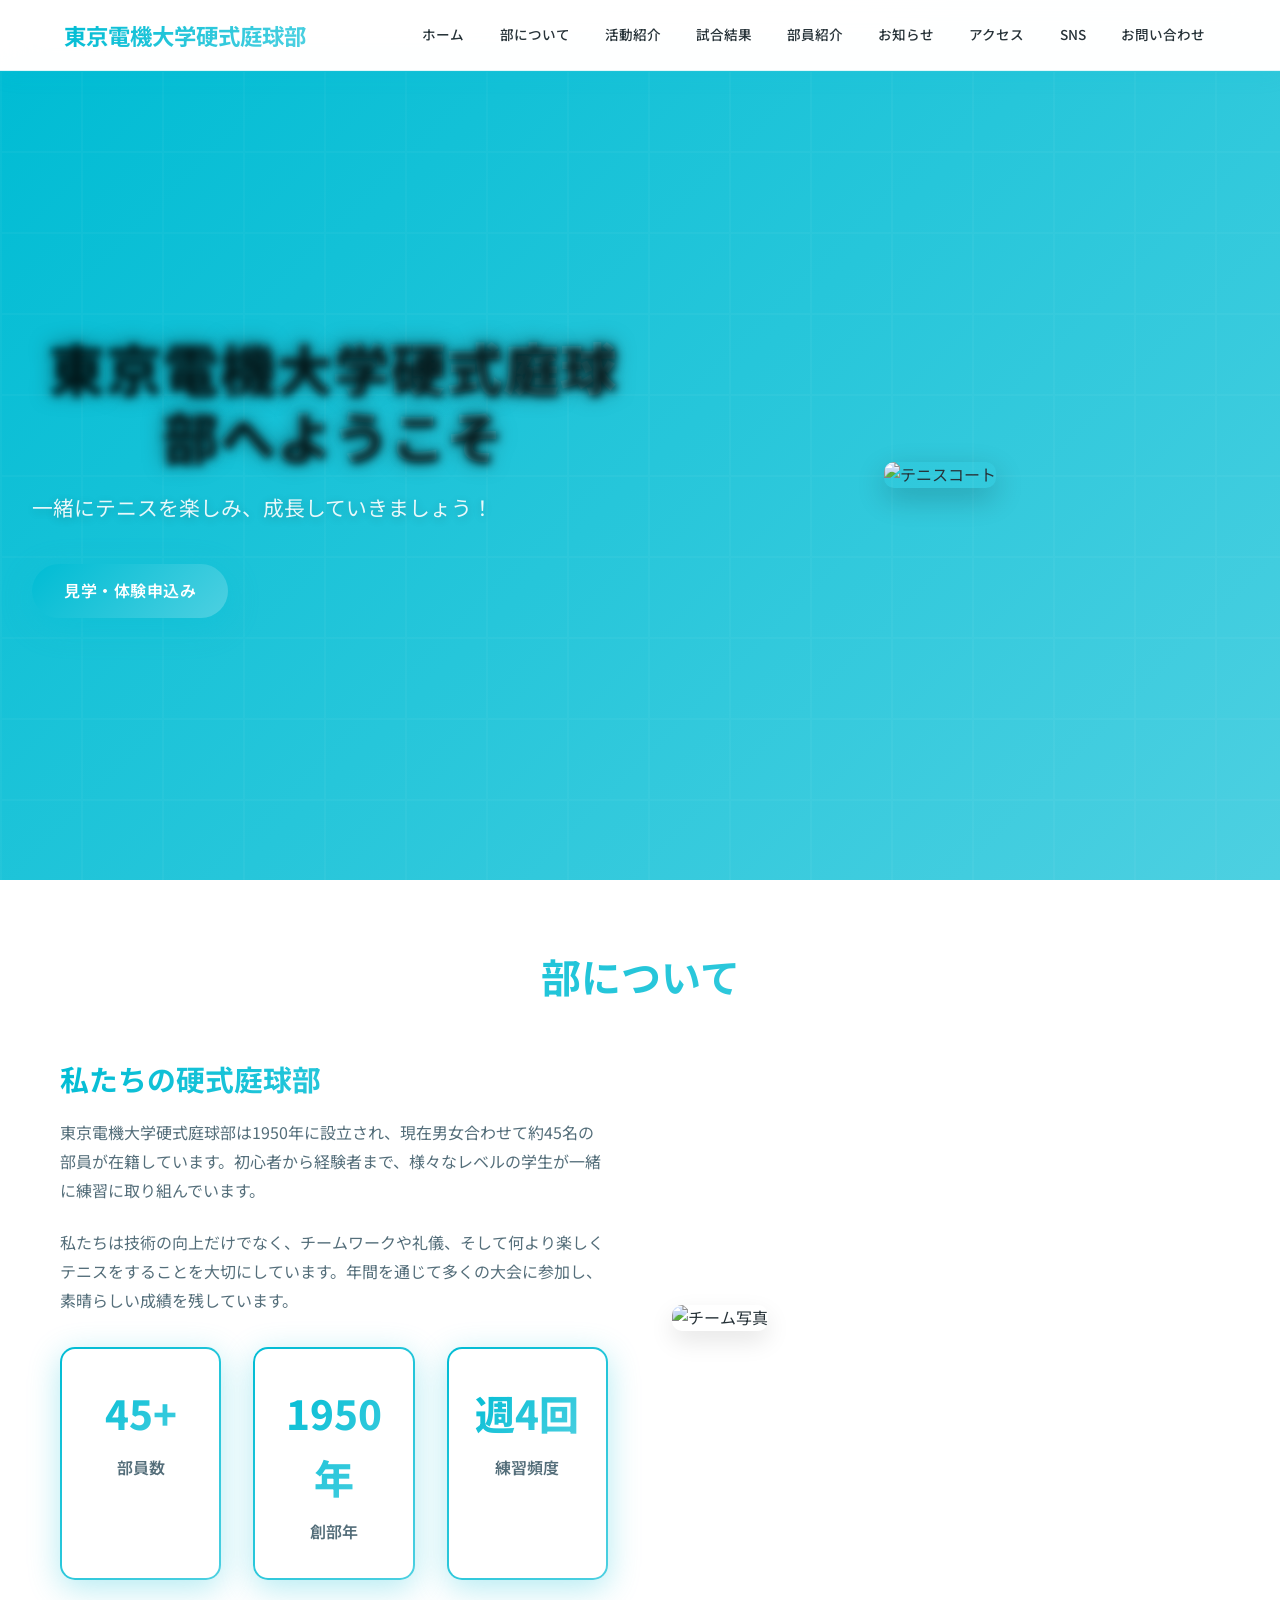
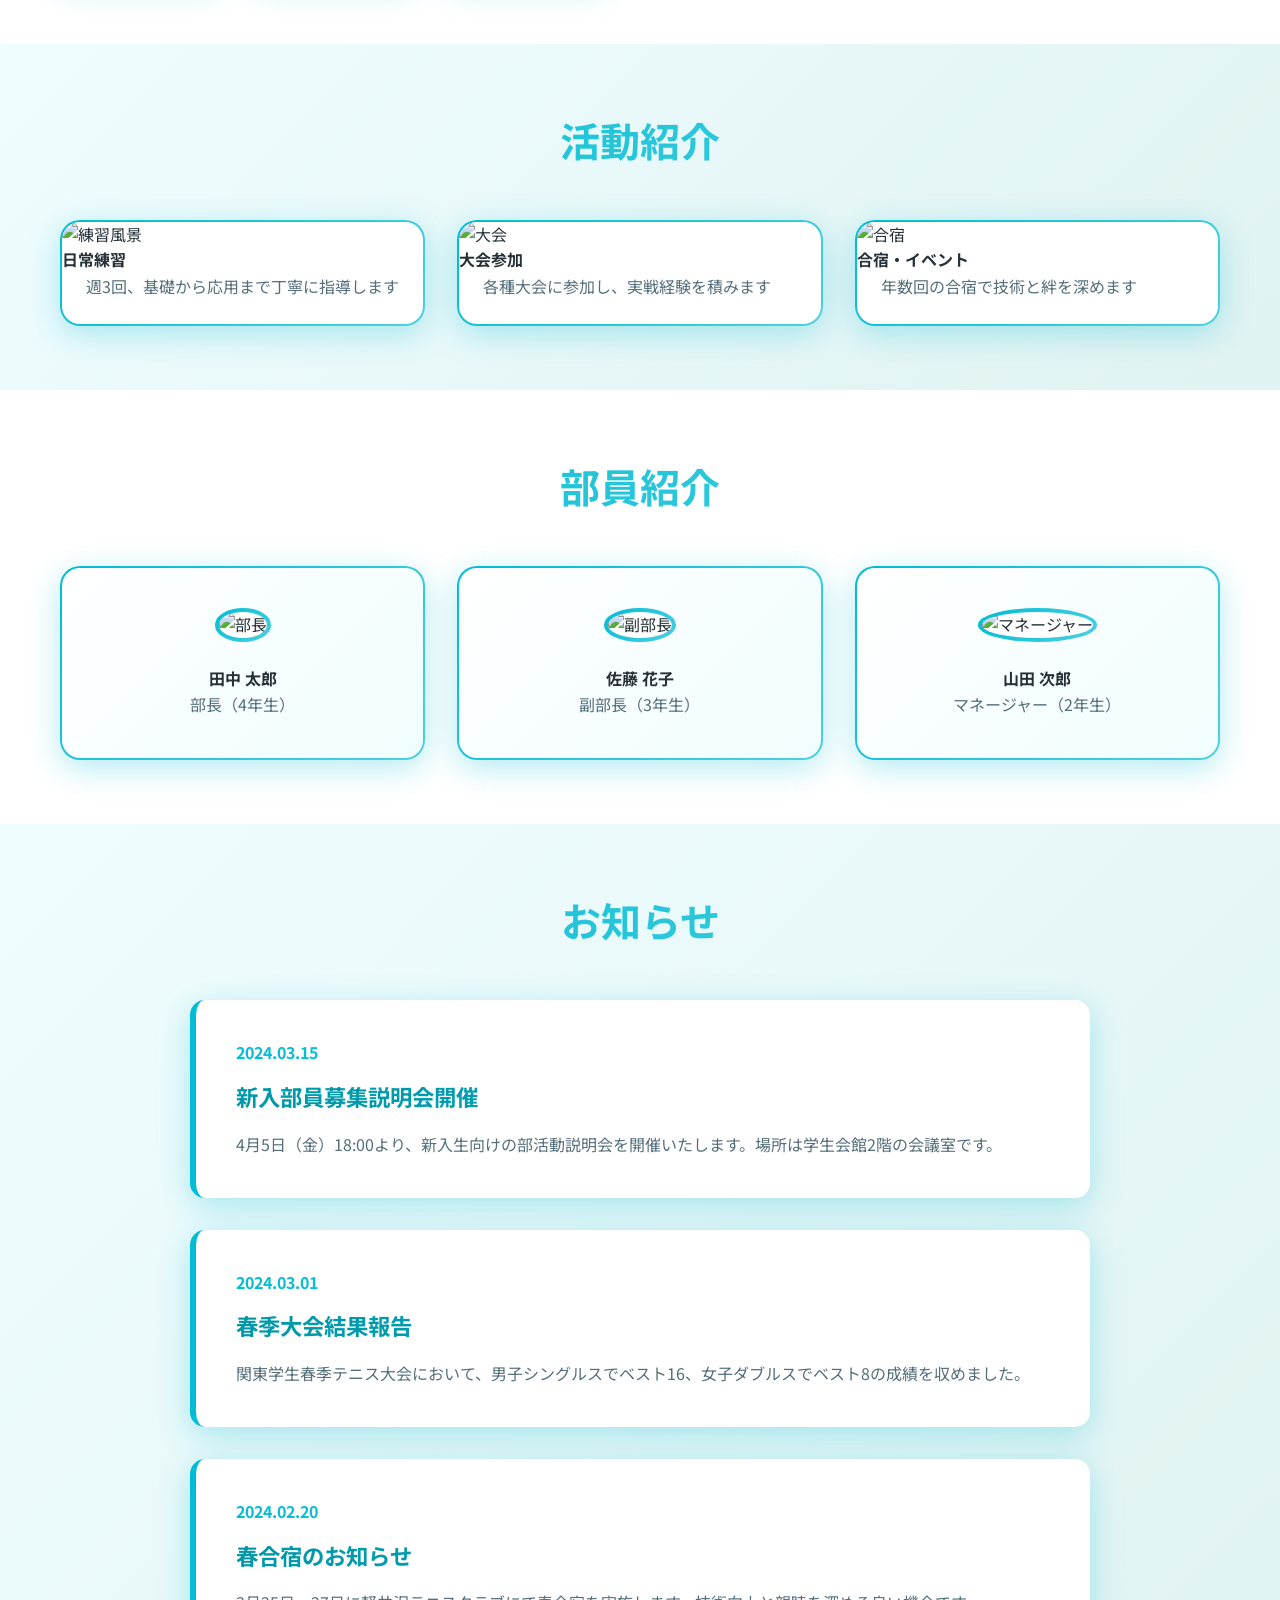
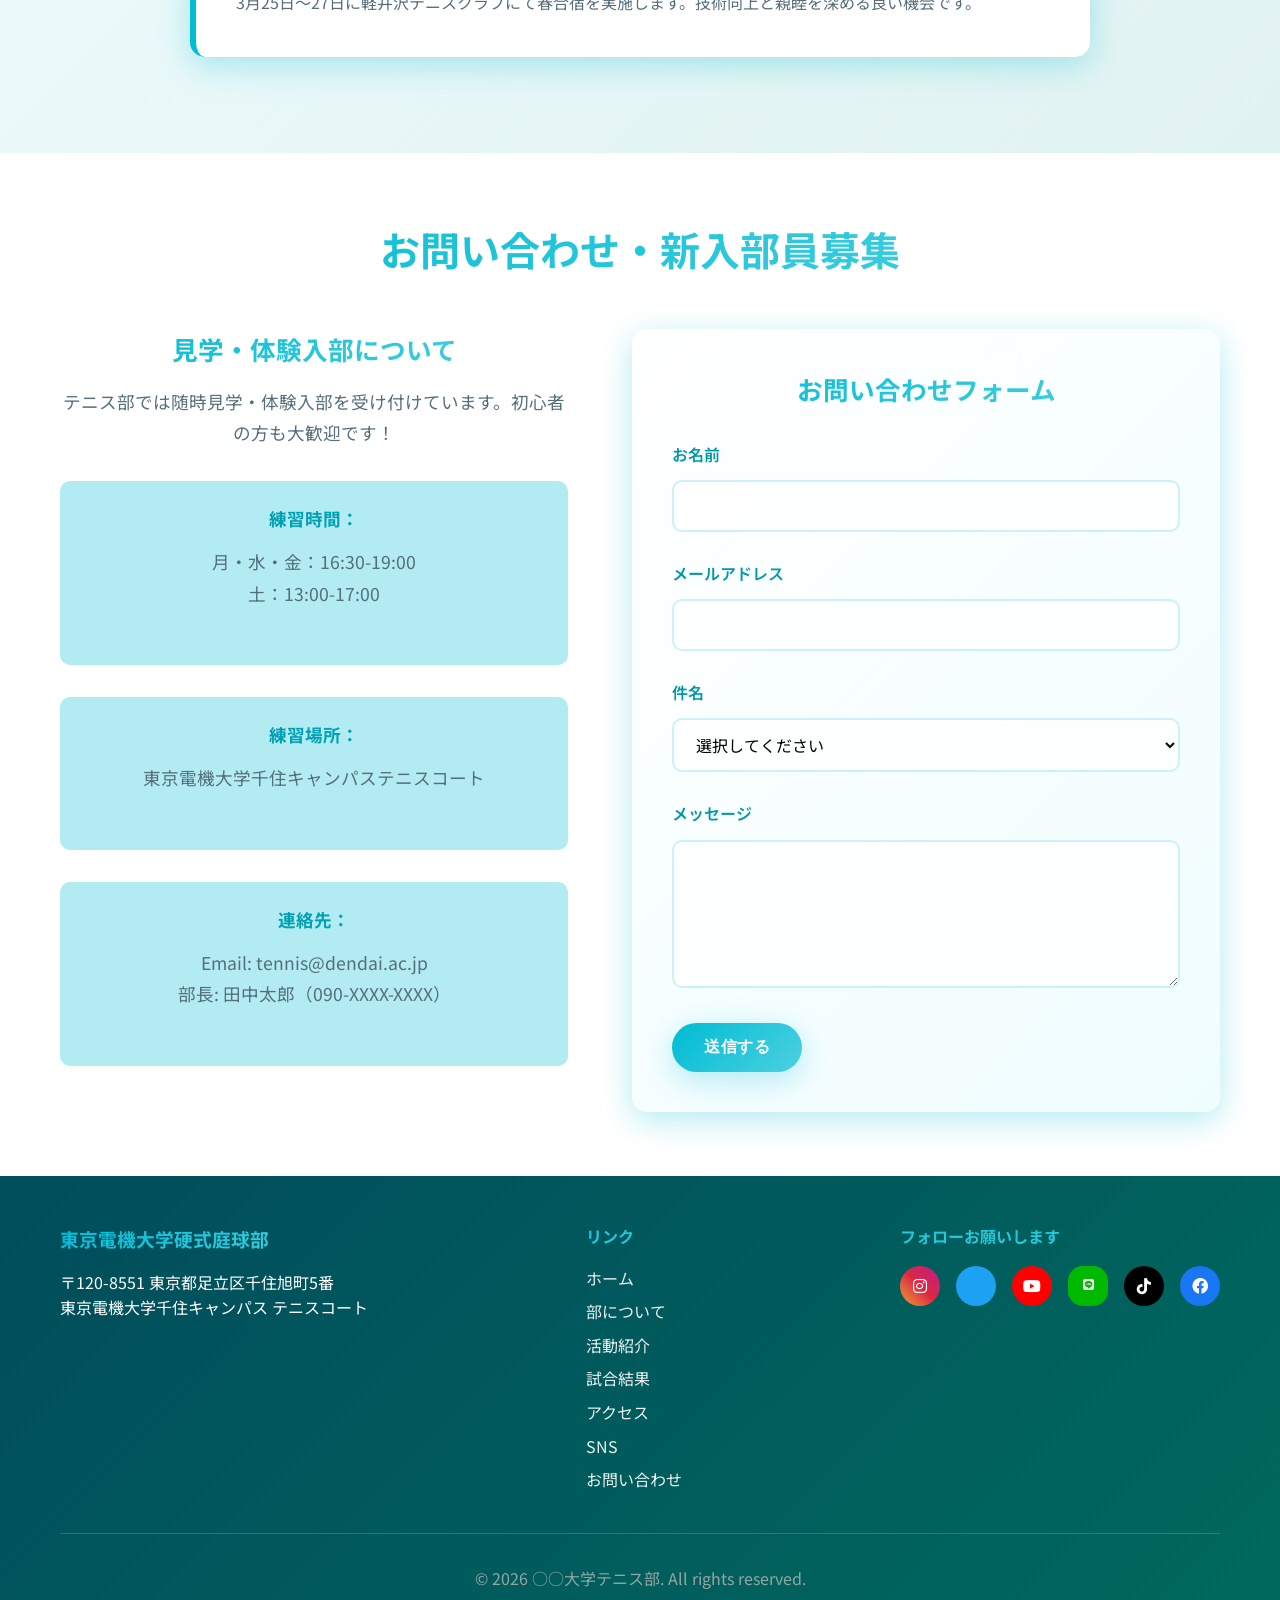
==== commit ff368611: "Fix: Add cache-busting parameter and enhance hero text visibility" ====
--- a/index.html
+++ b/index.html
@@ -4,7 +4,7 @@
     <meta charset="UTF-8">
     <meta name="viewport" content="width=device-width, initial-scale=1.0">
     <title>東京電機大学硬式庭球部 - ホームページ</title>
-    <link rel="stylesheet" href="style.css">
+    <link rel="stylesheet" href="style.css?v=2024092601">
     <link href="https://fonts.googleapis.com/css2?family=Noto+Sans+JP:wght@300;400;500;700;800&display=swap" rel="stylesheet">
     <link href="https://cdnjs.cloudflare.com/ajax/libs/font-awesome/6.0.0/css/all.min.css" rel="stylesheet">
 </head>
--- a/style.css
+++ b/style.css
@@ -212,13 +212,15 @@
     z-index: 2;
 }
 
-.hero-content h1 {
+.hero-content h1,
+.hero-content h2 {
     font-size: 3.5rem;
-    color: white;
+    color: #ffffff;
     margin-bottom: 1.5rem;
-    font-weight: 800;
-    text-shadow: 0 4px 20px rgba(0, 0, 0, 0.3);
+    font-weight: 900;
+    text-shadow: 2px 2px 8px rgba(0, 0, 0, 0.8), 0 0 20px rgba(0, 0, 0, 0.5);
     line-height: 1.2;
+    letter-spacing: 1px;
 }
 
 .hero-content p {
@@ -831,9 +833,11 @@
         min-height: 70vh;
     }
     
-    .hero-content h1 {
+    .hero-content h1,
+    .hero-content h2 {
         font-size: 2.5rem;
         line-height: 1.1;
+        font-weight: 900;
     }
     
     .hero-buttons {
@@ -1039,8 +1043,10 @@
         padding: 0 15px;
     }
     
-    .hero-content h1 {
+    .hero-content h1,
+    .hero-content h2 {
         font-size: 2.2rem;
+        font-weight: 900;
     }
     
     .hero-content p {
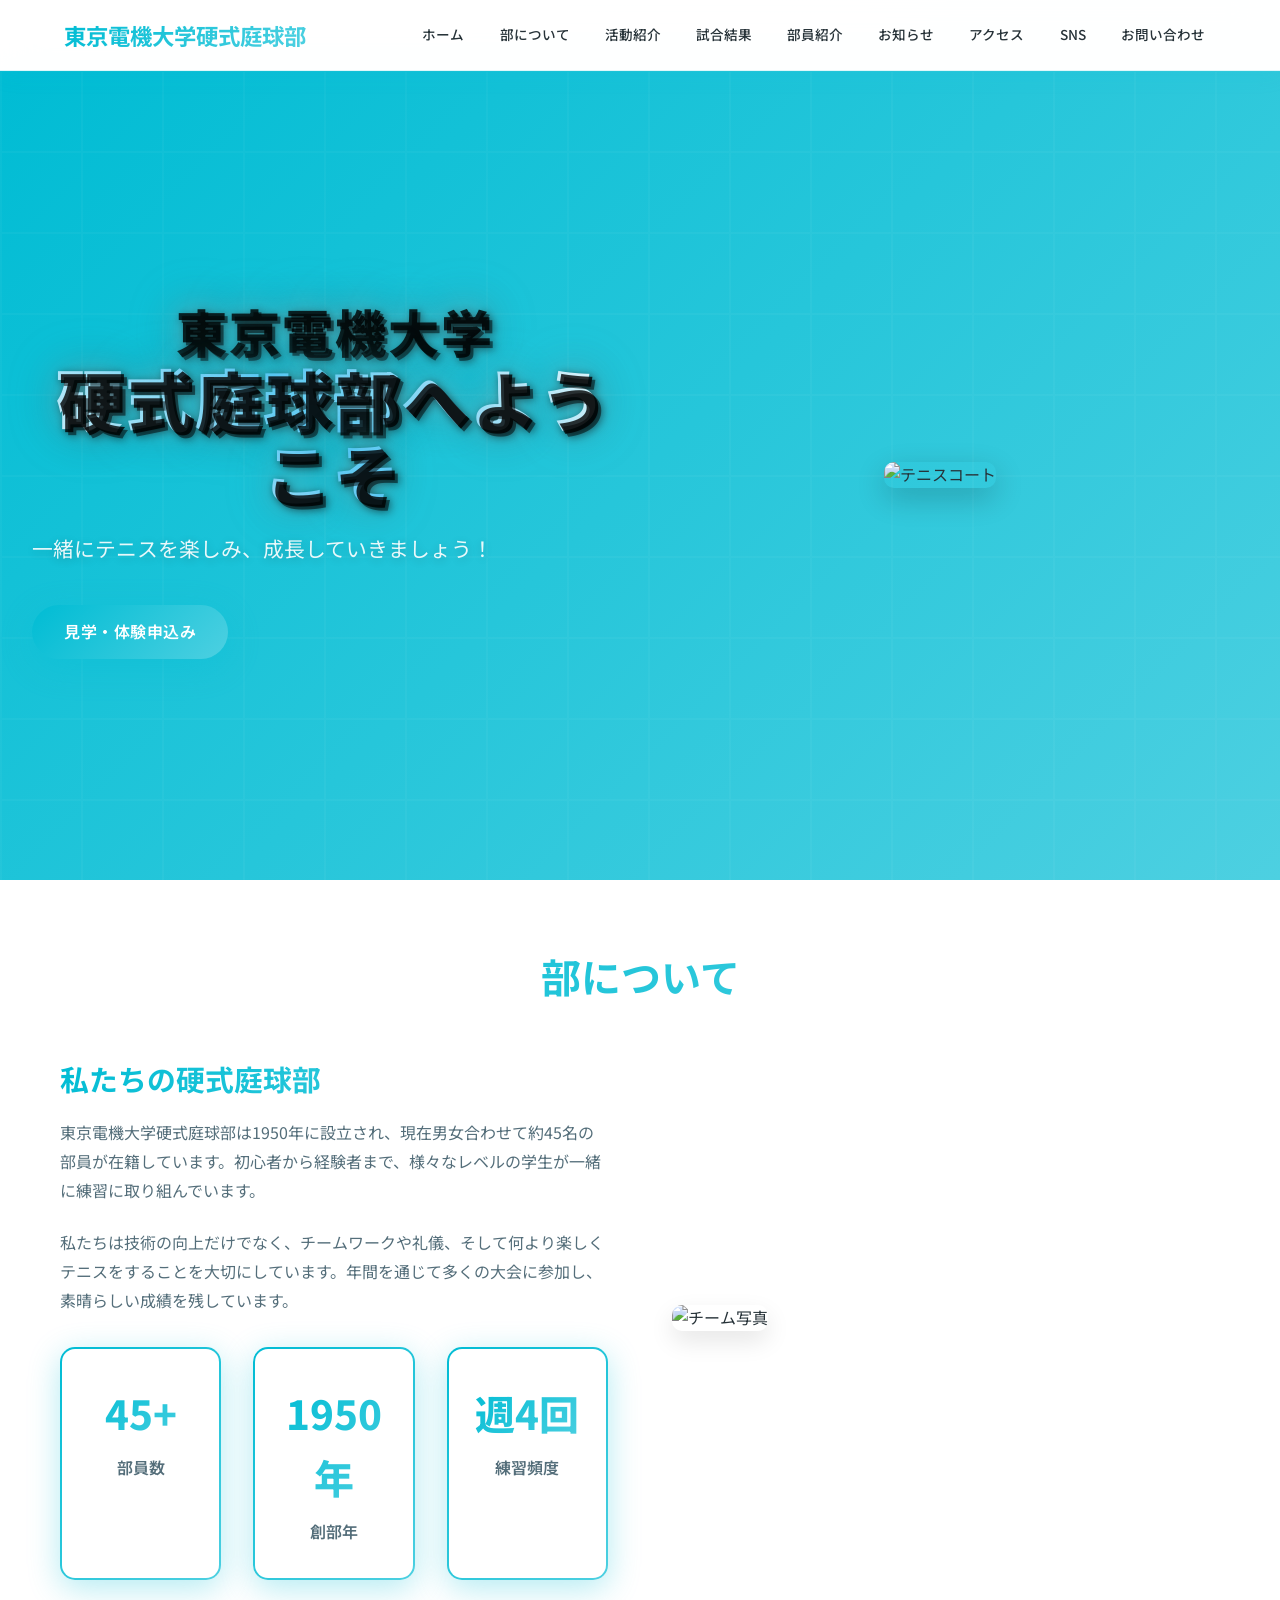
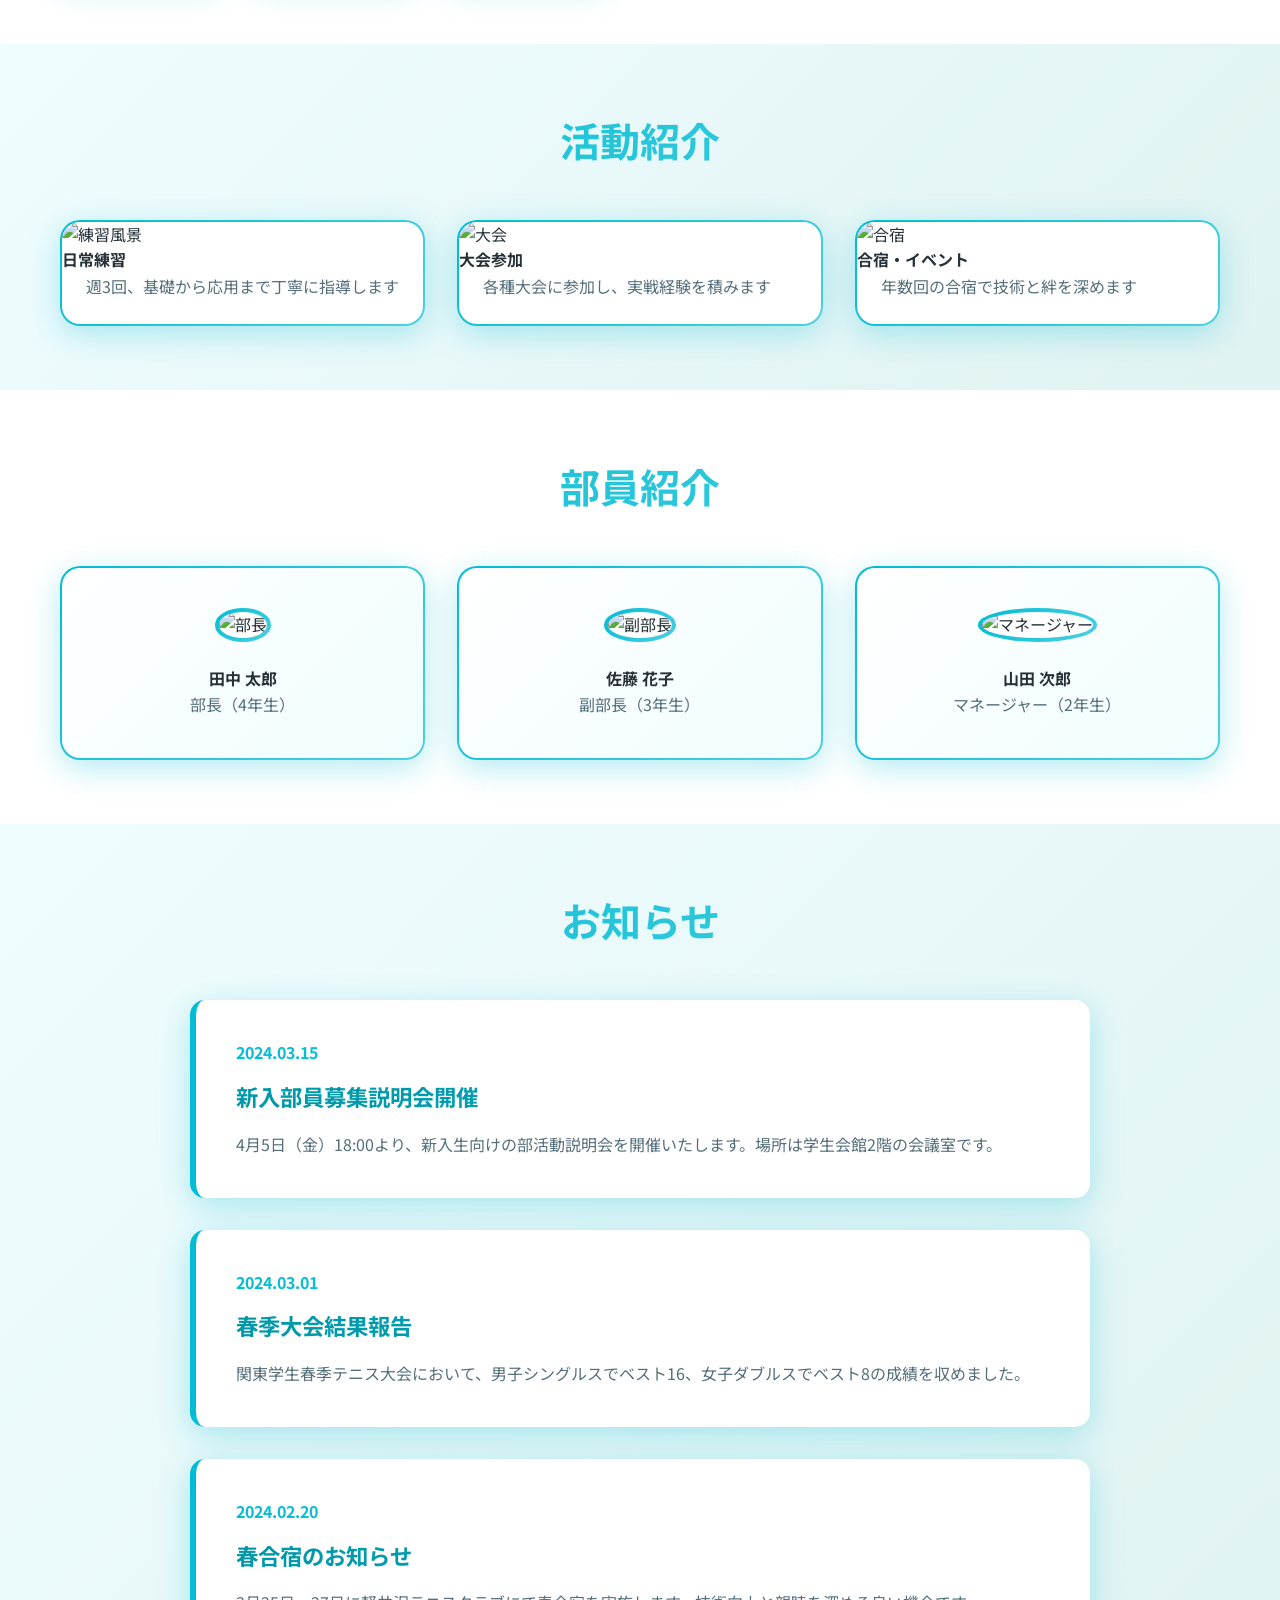
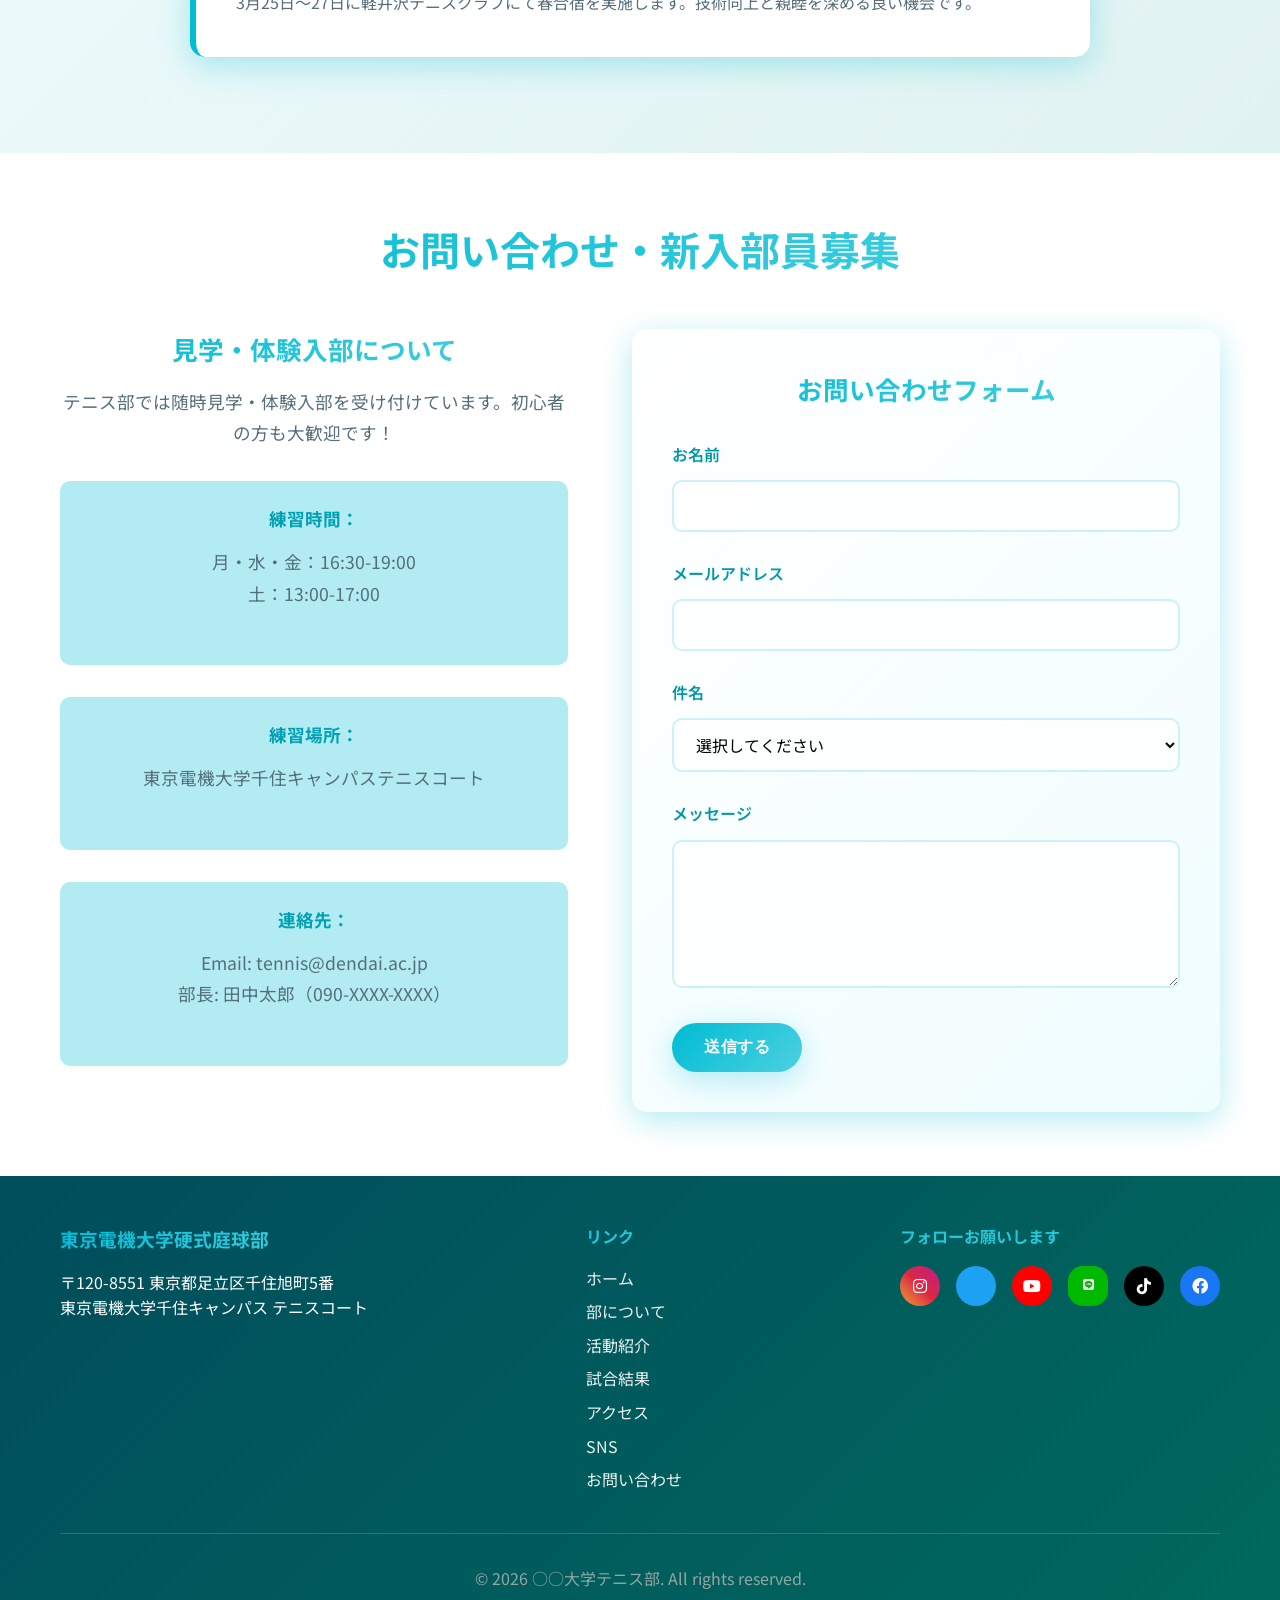
==== commit 8f6030bc: "Style: Redesign hero title with gradient text, animations and proper line breaks" ====
--- a/index.html
+++ b/index.html
@@ -4,7 +4,7 @@
     <meta charset="UTF-8">
     <meta name="viewport" content="width=device-width, initial-scale=1.0">
     <title>東京電機大学硬式庭球部 - ホームページ</title>
-    <link rel="stylesheet" href="style.css?v=2024092601">
+    <link rel="stylesheet" href="style.css?v=2024092602">
     <link href="https://fonts.googleapis.com/css2?family=Noto+Sans+JP:wght@300;400;500;700;800&display=swap" rel="stylesheet">
     <link href="https://cdnjs.cloudflare.com/ajax/libs/font-awesome/6.0.0/css/all.min.css" rel="stylesheet">
 </head>
@@ -37,7 +37,7 @@
         <!-- ヒーローセクション -->
         <section class="hero">
             <div class="hero-content">
-                <h2>東京電機大学硬式庭球部へようこそ</h2>
+                <h2><span class="hero-title-line1">東京電機大学</span><br><span class="hero-title-line2">硬式庭球部へようこそ</span></h2>
                 <p>一緒にテニスを楽しみ、成長していきましょう！</p>
                 <a href="#contact" class="btn primary">見学・体験申込み</a>
             </div>
--- a/style.css
+++ b/style.css
@@ -214,13 +214,52 @@
 
 .hero-content h1,
 .hero-content h2 {
-    font-size: 3.5rem;
+    font-size: 3.8rem;
     color: #ffffff;
     margin-bottom: 1.5rem;
     font-weight: 900;
-    text-shadow: 2px 2px 8px rgba(0, 0, 0, 0.8), 0 0 20px rgba(0, 0, 0, 0.5);
-    line-height: 1.2;
-    letter-spacing: 1px;
+    text-shadow: 
+        3px 3px 0px rgba(0, 0, 0, 0.8),
+        6px 6px 0px rgba(0, 0, 0, 0.5),
+        0 0 30px rgba(255, 255, 255, 0.3),
+        0 0 50px rgba(0, 188, 212, 0.4);
+    line-height: 1.1;
+    letter-spacing: 2px;
+    text-transform: uppercase;
+    background: linear-gradient(45deg, #ffffff 0%, #e1f5fe 30%, #ffffff 70%, #b3e5fc 100%);
+    -webkit-background-clip: text;
+    -webkit-text-fill-color: transparent;
+    background-clip: text;
+    filter: drop-shadow(2px 2px 4px rgba(0, 0, 0, 0.7));
+}
+
+.hero-title-line1 {
+    display: inline-block;
+    font-size: 3.2rem;
+    margin-bottom: 0.2rem;
+    animation: fadeInUp 1s ease-out 0.3s both;
+}
+
+.hero-title-line2 {
+    display: inline-block;
+    font-size: 4.2rem;
+    font-weight: 900;
+    animation: fadeInUp 1s ease-out 0.6s both;
+    background: linear-gradient(45deg, #ffffff 0%, #4fc3f7 50%, #ffffff 100%);
+    -webkit-background-clip: text;
+    -webkit-text-fill-color: transparent;
+    background-clip: text;
+}
+
+@keyframes fadeInUp {
+    from {
+        opacity: 0;
+        transform: translateY(30px);
+    }
+    to {
+        opacity: 1;
+        transform: translateY(0);
+    }
 }
 
 .hero-content p {
@@ -835,9 +874,17 @@
     
     .hero-content h1,
     .hero-content h2 {
-        font-size: 2.5rem;
+        font-size: 2.8rem;
         line-height: 1.1;
         font-weight: 900;
+    }
+    
+    .hero-title-line1 {
+        font-size: 2.4rem;
+    }
+    
+    .hero-title-line2 {
+        font-size: 3.2rem;
     }
     
     .hero-buttons {
@@ -1045,8 +1092,16 @@
     
     .hero-content h1,
     .hero-content h2 {
-        font-size: 2.2rem;
+        font-size: 2.4rem;
         font-weight: 900;
+    }
+    
+    .hero-title-line1 {
+        font-size: 2.0rem;
+    }
+    
+    .hero-title-line2 {
+        font-size: 2.8rem;
     }
     
     .hero-content p {
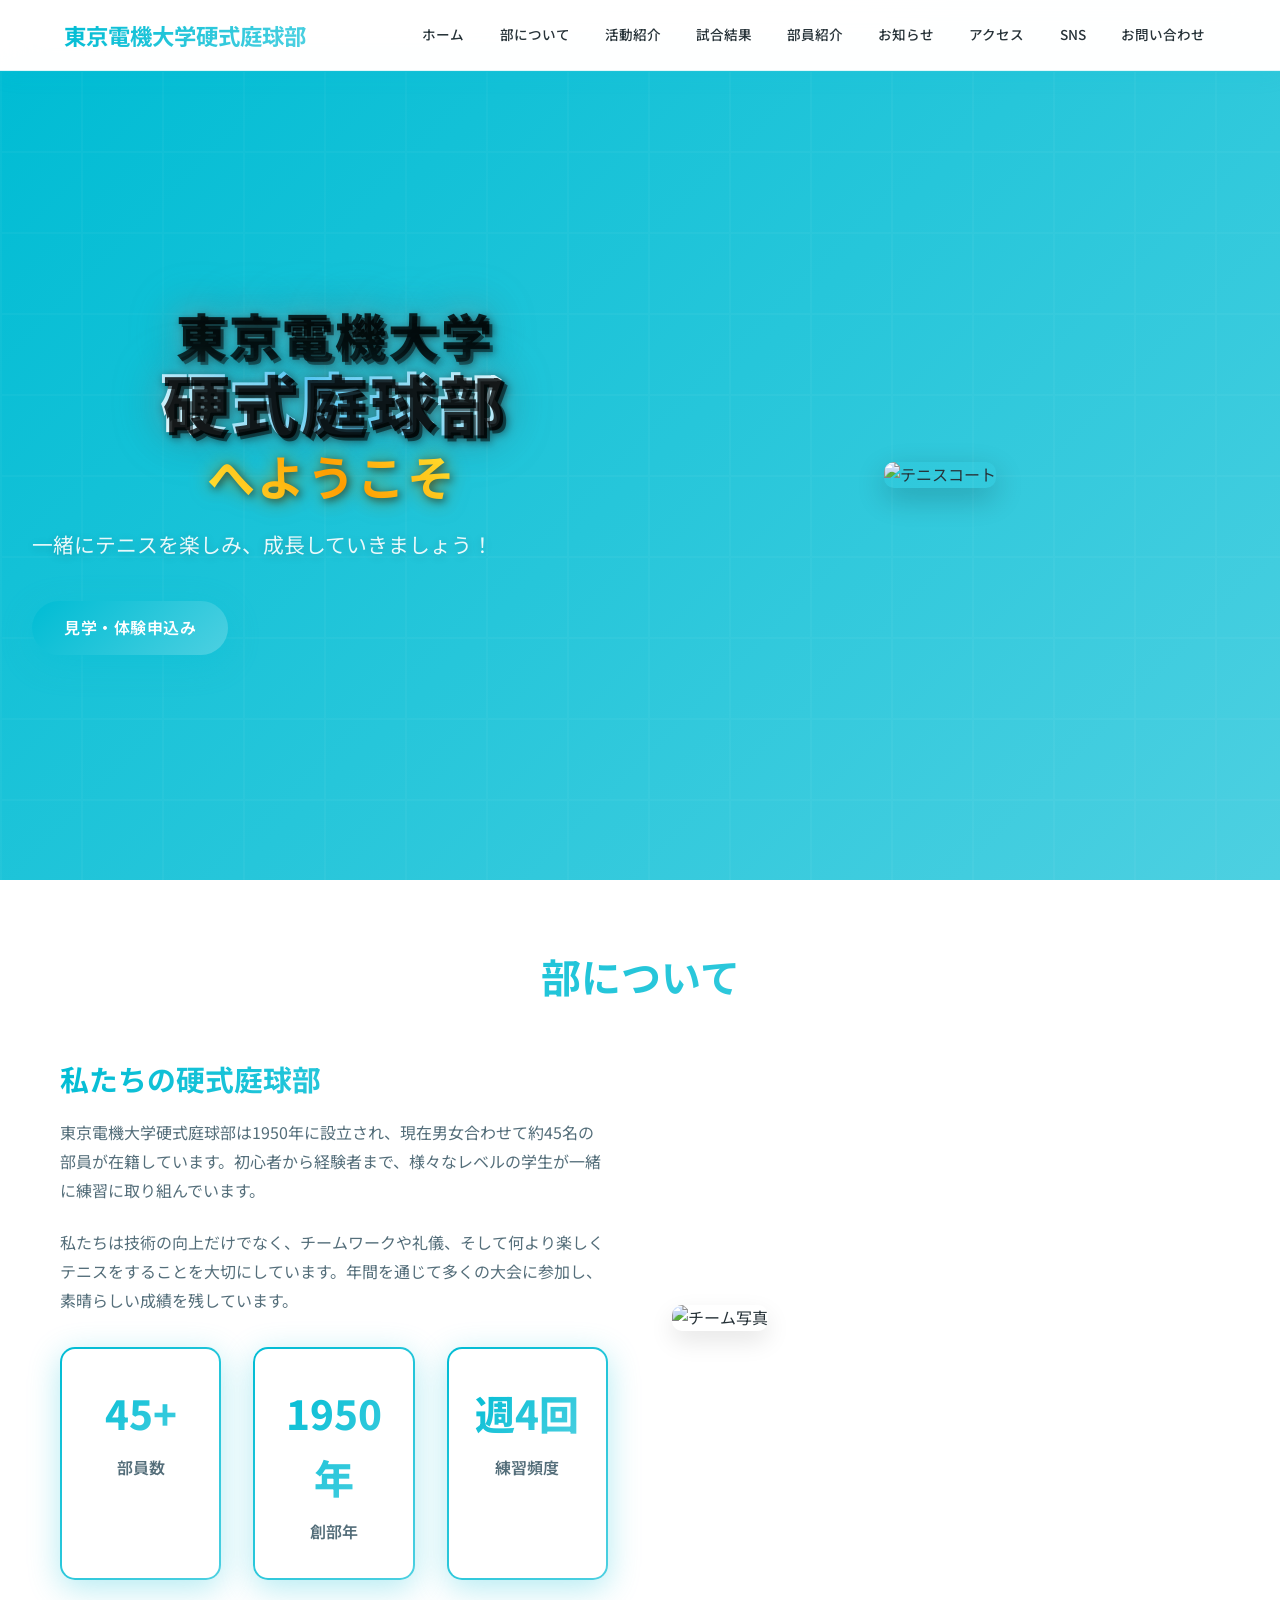
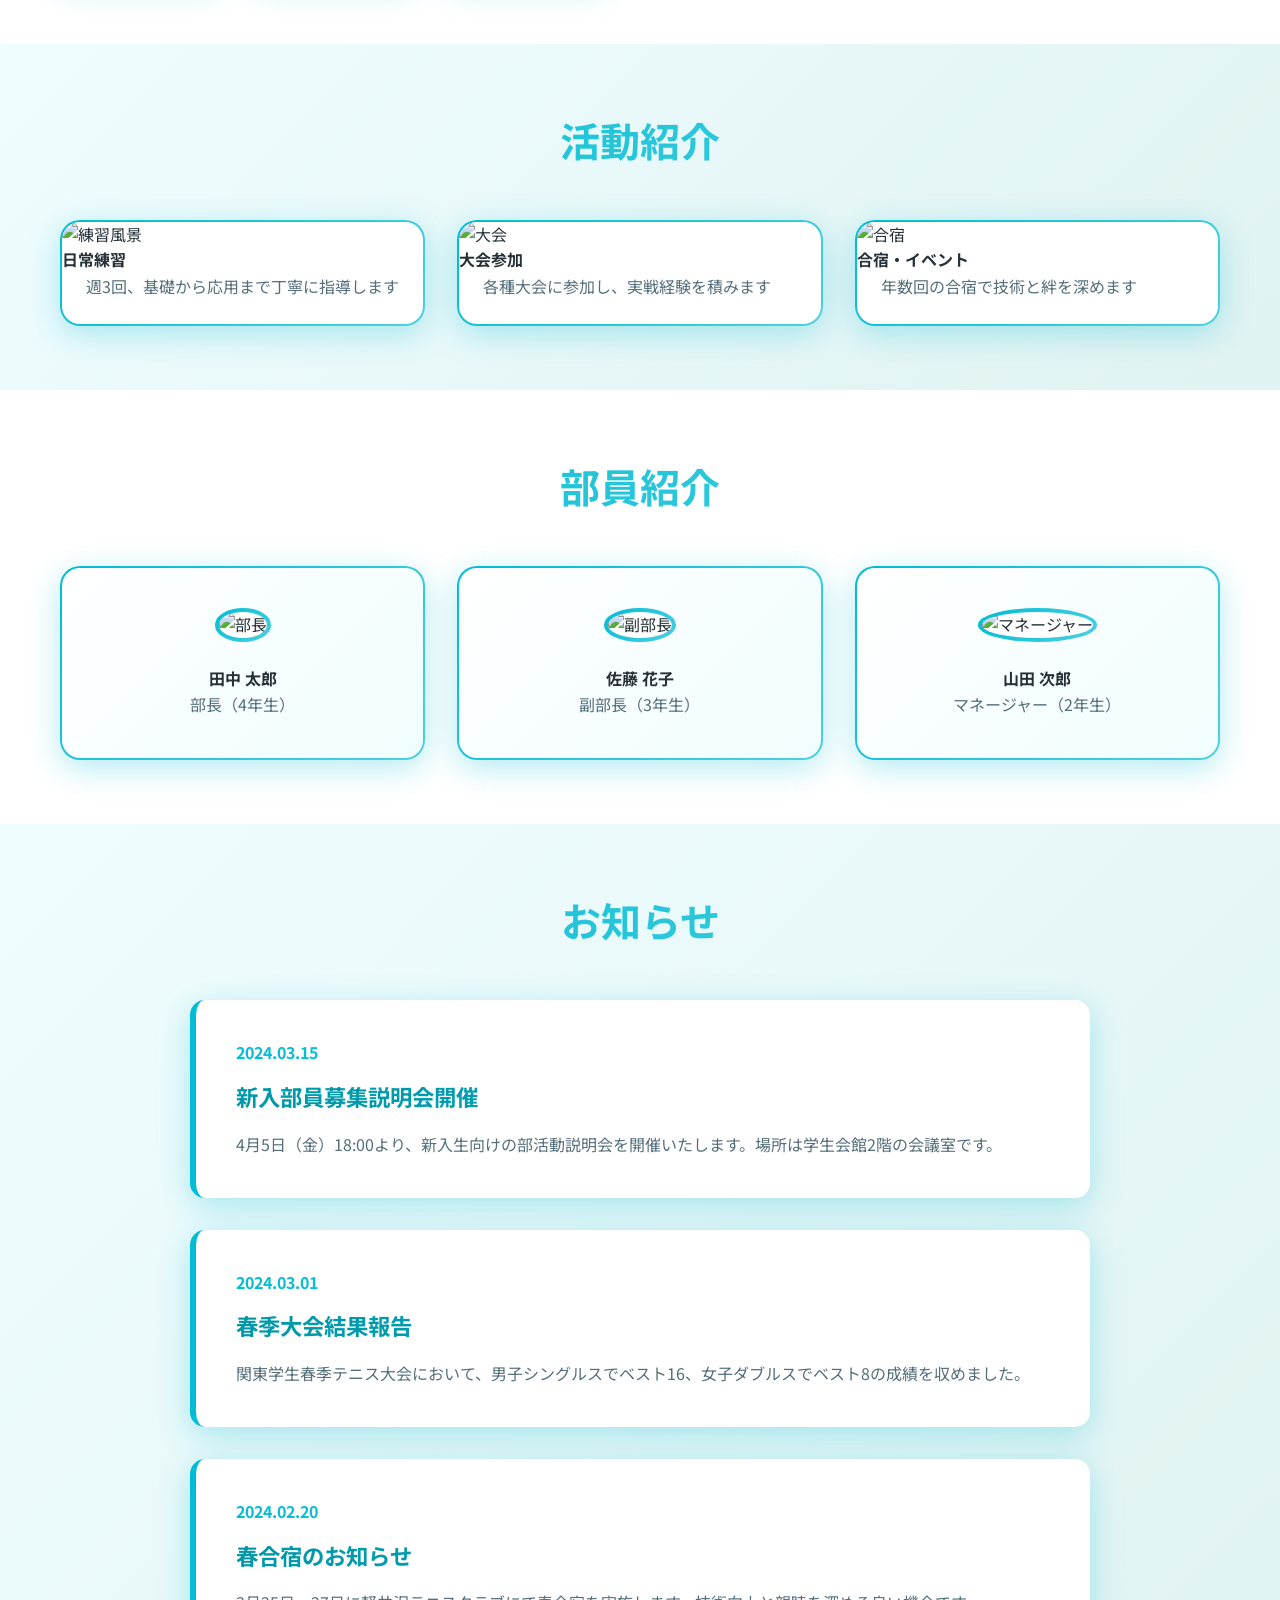
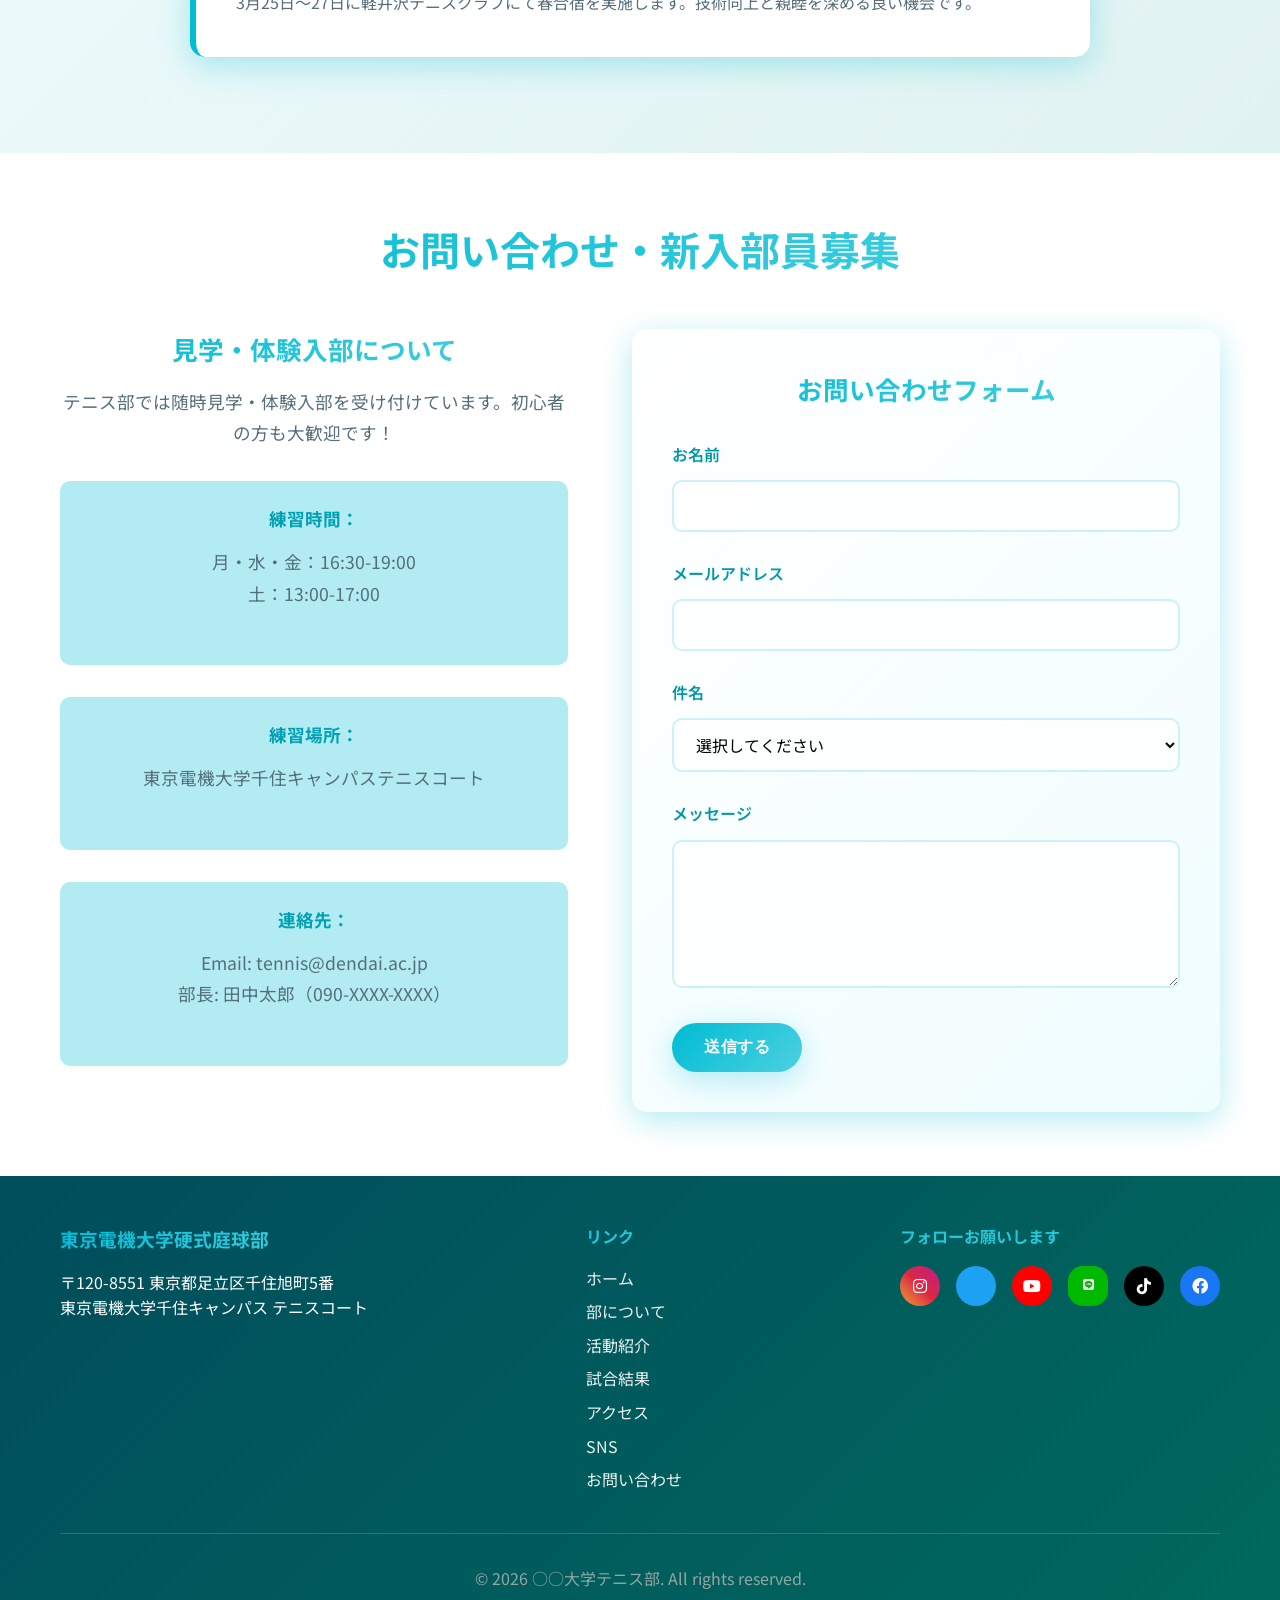
==== commit 22590eba: "Style: Split hero title into 3 lines with golden gradient for welcome text" ====
--- a/index.html
+++ b/index.html
@@ -4,7 +4,7 @@
     <meta charset="UTF-8">
     <meta name="viewport" content="width=device-width, initial-scale=1.0">
     <title>東京電機大学硬式庭球部 - ホームページ</title>
-    <link rel="stylesheet" href="style.css?v=2024092602">
+    <link rel="stylesheet" href="style.css?v=2024092603">
     <link href="https://fonts.googleapis.com/css2?family=Noto+Sans+JP:wght@300;400;500;700;800&display=swap" rel="stylesheet">
     <link href="https://cdnjs.cloudflare.com/ajax/libs/font-awesome/6.0.0/css/all.min.css" rel="stylesheet">
 </head>
@@ -37,7 +37,11 @@
         <!-- ヒーローセクション -->
         <section class="hero">
             <div class="hero-content">
-                <h2><span class="hero-title-line1">東京電機大学</span><br><span class="hero-title-line2">硬式庭球部へようこそ</span></h2>
+                <h2>
+                    <span class="hero-title-line1">東京電機大学</span><br>
+                    <span class="hero-title-line2">硬式庭球部</span><br>
+                    <span class="hero-title-line3">へようこそ</span>
+                </h2>
                 <p>一緒にテニスを楽しみ、成長していきましょう！</p>
                 <a href="#contact" class="btn primary">見学・体験申込み</a>
             </div>
--- a/style.css
+++ b/style.css
@@ -251,6 +251,18 @@
     background-clip: text;
 }
 
+.hero-title-line3 {
+    display: inline-block;
+    font-size: 3.0rem;
+    font-weight: 700;
+    animation: fadeInUp 1s ease-out 0.9s both;
+    background: linear-gradient(45deg, #ffeb3b 0%, #ff9800 50%, #ffeb3b 100%);
+    -webkit-background-clip: text;
+    -webkit-text-fill-color: transparent;
+    background-clip: text;
+    text-shadow: 0 0 20px rgba(255, 193, 7, 0.5);
+}
+
 @keyframes fadeInUp {
     from {
         opacity: 0;
@@ -887,6 +899,10 @@
         font-size: 3.2rem;
     }
     
+    .hero-title-line3 {
+        font-size: 2.6rem;
+    }
+    
     .hero-buttons {
         justify-content: center;
         flex-direction: column;
@@ -1102,6 +1118,10 @@
     
     .hero-title-line2 {
         font-size: 2.8rem;
+    }
+    
+    .hero-title-line3 {
+        font-size: 2.2rem;
     }
     
     .hero-content p {
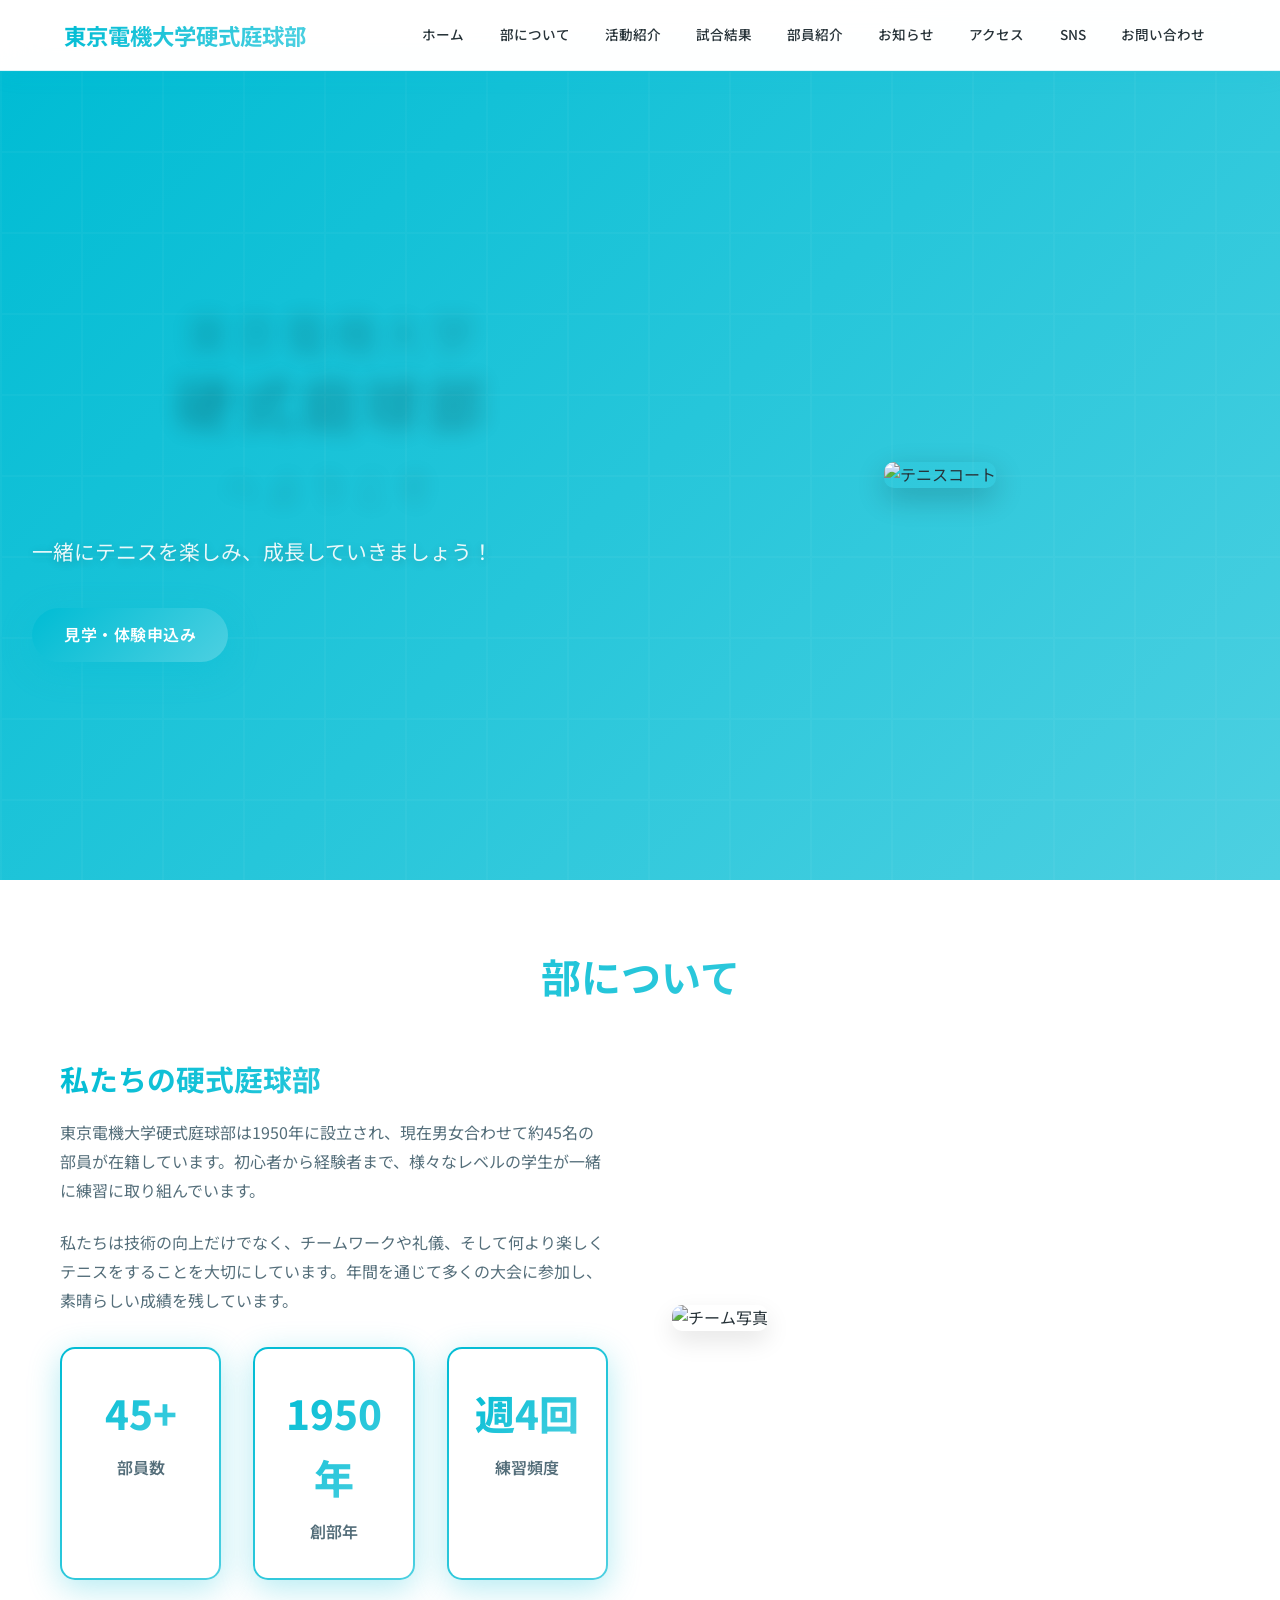
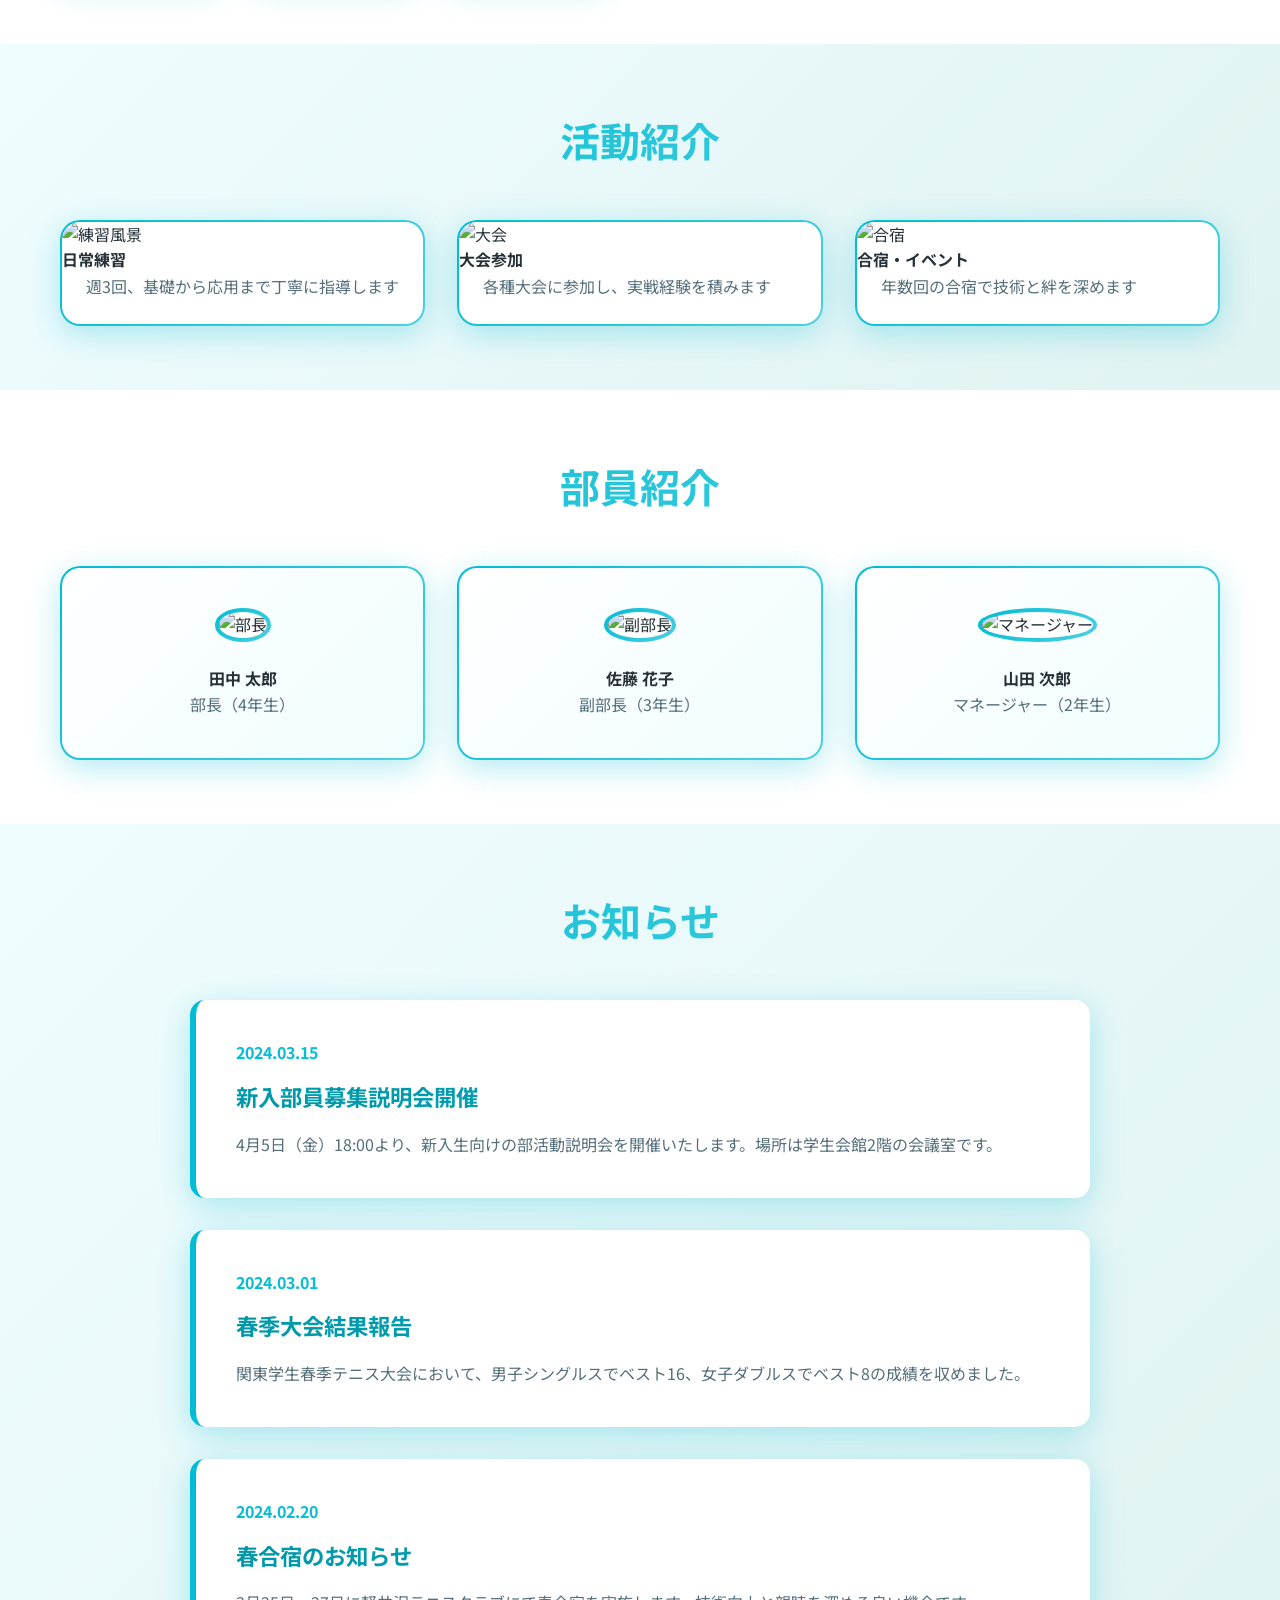
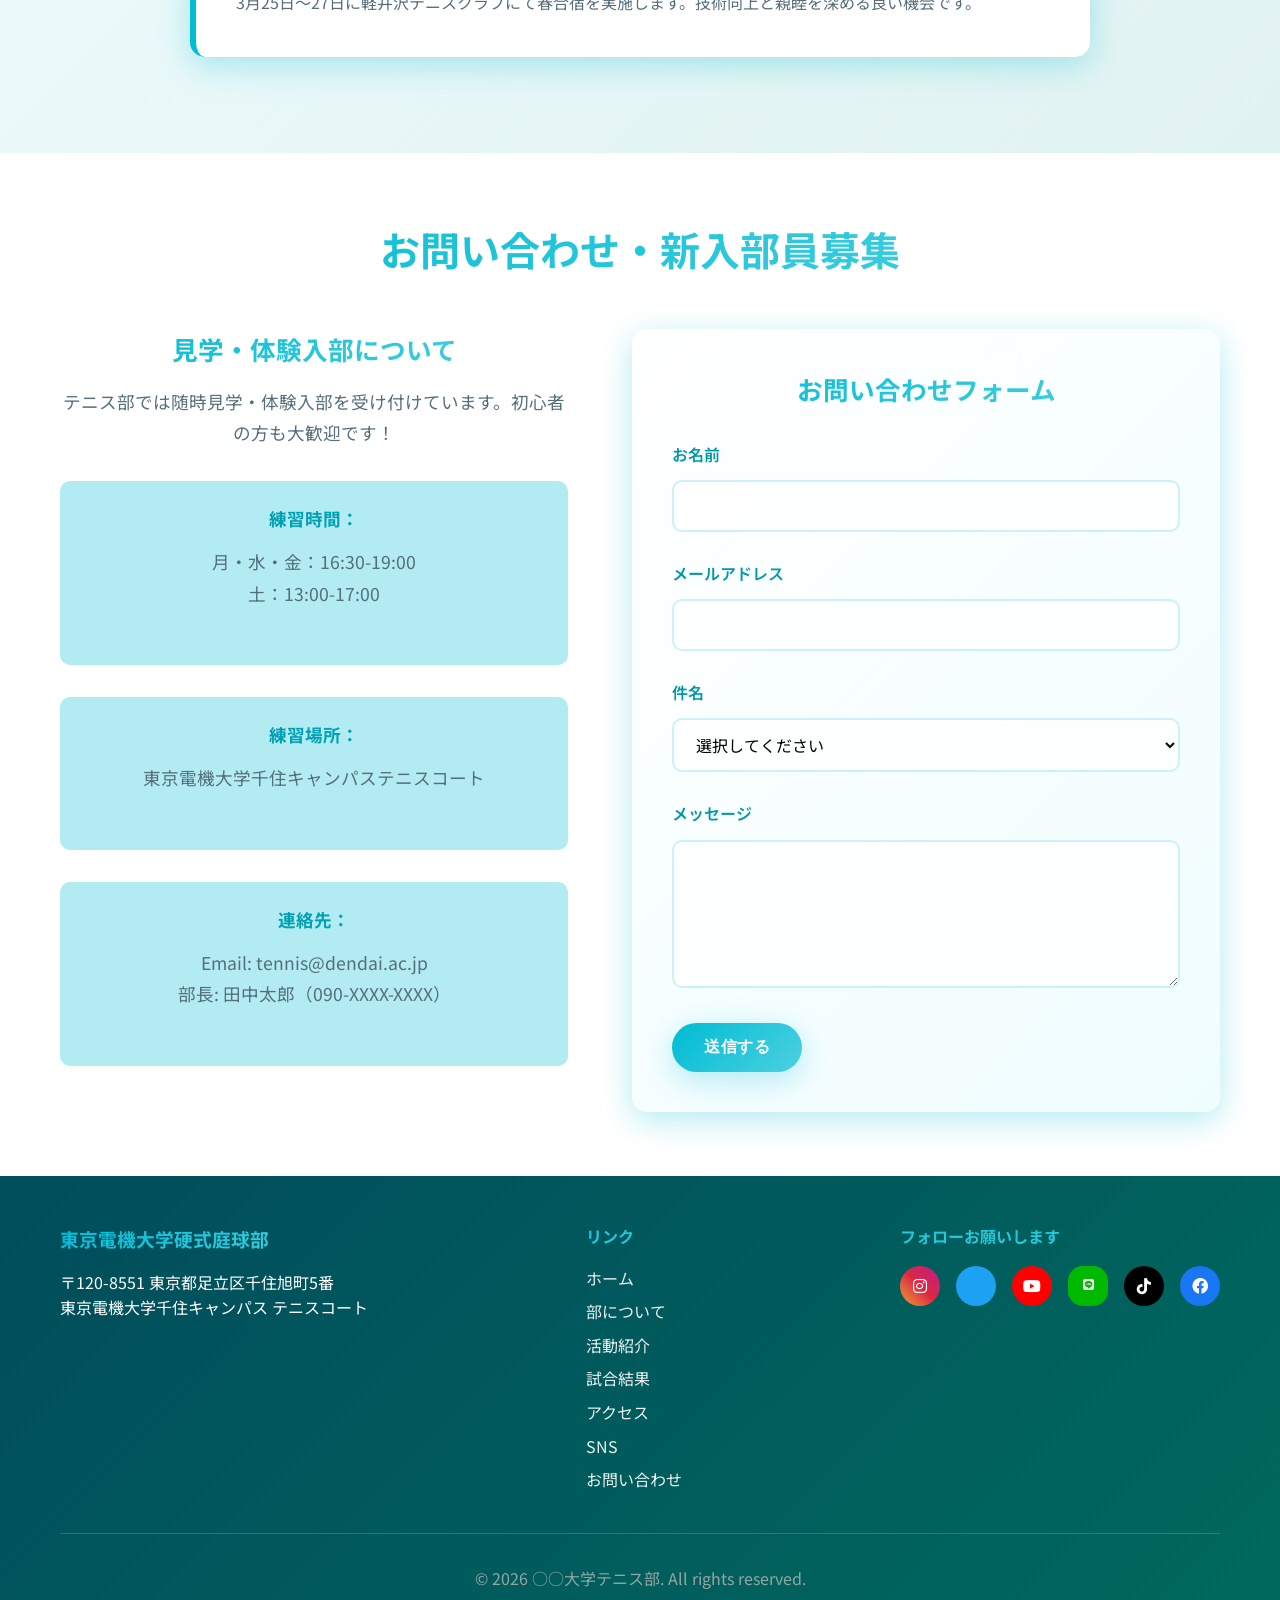
==== commit 3543d08e: "Style: Make hero title more subtle and stylish with lighter fonts" ====
--- a/index.html
+++ b/index.html
@@ -4,7 +4,7 @@
     <meta charset="UTF-8">
     <meta name="viewport" content="width=device-width, initial-scale=1.0">
     <title>東京電機大学硬式庭球部 - ホームページ</title>
-    <link rel="stylesheet" href="style.css?v=2024092603">
+    <link rel="stylesheet" href="style.css?v=2024092604">
     <link href="https://fonts.googleapis.com/css2?family=Noto+Sans+JP:wght@300;400;500;700;800&display=swap" rel="stylesheet">
     <link href="https://cdnjs.cloudflare.com/ajax/libs/font-awesome/6.0.0/css/all.min.css" rel="stylesheet">
 </head>
--- a/style.css
+++ b/style.css
@@ -217,50 +217,41 @@
     font-size: 3.8rem;
     color: #ffffff;
     margin-bottom: 1.5rem;
-    font-weight: 900;
-    text-shadow: 
-        3px 3px 0px rgba(0, 0, 0, 0.8),
-        6px 6px 0px rgba(0, 0, 0, 0.5),
-        0 0 30px rgba(255, 255, 255, 0.3),
-        0 0 50px rgba(0, 188, 212, 0.4);
-    line-height: 1.1;
-    letter-spacing: 2px;
-    text-transform: uppercase;
-    background: linear-gradient(45deg, #ffffff 0%, #e1f5fe 30%, #ffffff 70%, #b3e5fc 100%);
-    -webkit-background-clip: text;
-    -webkit-text-fill-color: transparent;
-    background-clip: text;
-    filter: drop-shadow(2px 2px 4px rgba(0, 0, 0, 0.7));
+    font-weight: 300;
+    text-shadow: 0 2px 20px rgba(0, 0, 0, 0.3);
+    line-height: 1.2;
+    letter-spacing: 3px;
+    font-family: 'Noto Sans JP', sans-serif;
 }
 
 .hero-title-line1 {
     display: inline-block;
-    font-size: 3.2rem;
-    margin-bottom: 0.2rem;
+    font-size: 2.8rem;
+    font-weight: 200;
+    margin-bottom: 0.3rem;
     animation: fadeInUp 1s ease-out 0.3s both;
+    color: rgba(255, 255, 255, 0.9);
+    letter-spacing: 4px;
 }
 
 .hero-title-line2 {
     display: inline-block;
-    font-size: 4.2rem;
-    font-weight: 900;
+    font-size: 3.6rem;
+    font-weight: 400;
     animation: fadeInUp 1s ease-out 0.6s both;
-    background: linear-gradient(45deg, #ffffff 0%, #4fc3f7 50%, #ffffff 100%);
-    -webkit-background-clip: text;
-    -webkit-text-fill-color: transparent;
-    background-clip: text;
+    color: #ffffff;
+    letter-spacing: 5px;
+    margin: 0.2rem 0;
 }
 
 .hero-title-line3 {
     display: inline-block;
-    font-size: 3.0rem;
-    font-weight: 700;
+    font-size: 2.2rem;
+    font-weight: 200;
     animation: fadeInUp 1s ease-out 0.9s both;
-    background: linear-gradient(45deg, #ffeb3b 0%, #ff9800 50%, #ffeb3b 100%);
-    -webkit-background-clip: text;
-    -webkit-text-fill-color: transparent;
-    background-clip: text;
-    text-shadow: 0 0 20px rgba(255, 193, 7, 0.5);
+    color: rgba(255, 255, 255, 0.8);
+    letter-spacing: 8px;
+    margin-top: 0.5rem;
 }
 
 @keyframes fadeInUp {
@@ -887,20 +878,26 @@
     .hero-content h1,
     .hero-content h2 {
         font-size: 2.8rem;
-        line-height: 1.1;
-        font-weight: 900;
+        line-height: 1.2;
+        font-weight: 300;
     }
     
     .hero-title-line1 {
-        font-size: 2.4rem;
+        font-size: 2.2rem;
+        font-weight: 200;
+        letter-spacing: 3px;
     }
     
     .hero-title-line2 {
-        font-size: 3.2rem;
+        font-size: 2.8rem;
+        font-weight: 400;
+        letter-spacing: 4px;
     }
     
     .hero-title-line3 {
-        font-size: 2.6rem;
+        font-size: 1.8rem;
+        font-weight: 200;
+        letter-spacing: 6px;
     }
     
     .hero-buttons {
@@ -1109,19 +1106,25 @@
     .hero-content h1,
     .hero-content h2 {
         font-size: 2.4rem;
-        font-weight: 900;
+        font-weight: 300;
     }
     
     .hero-title-line1 {
-        font-size: 2.0rem;
+        font-size: 1.8rem;
+        font-weight: 200;
+        letter-spacing: 2px;
     }
     
     .hero-title-line2 {
-        font-size: 2.8rem;
+        font-size: 2.4rem;
+        font-weight: 400;
+        letter-spacing: 3px;
     }
     
     .hero-title-line3 {
-        font-size: 2.2rem;
+        font-size: 1.5rem;
+        font-weight: 200;
+        letter-spacing: 4px;
     }
     
     .hero-content p {
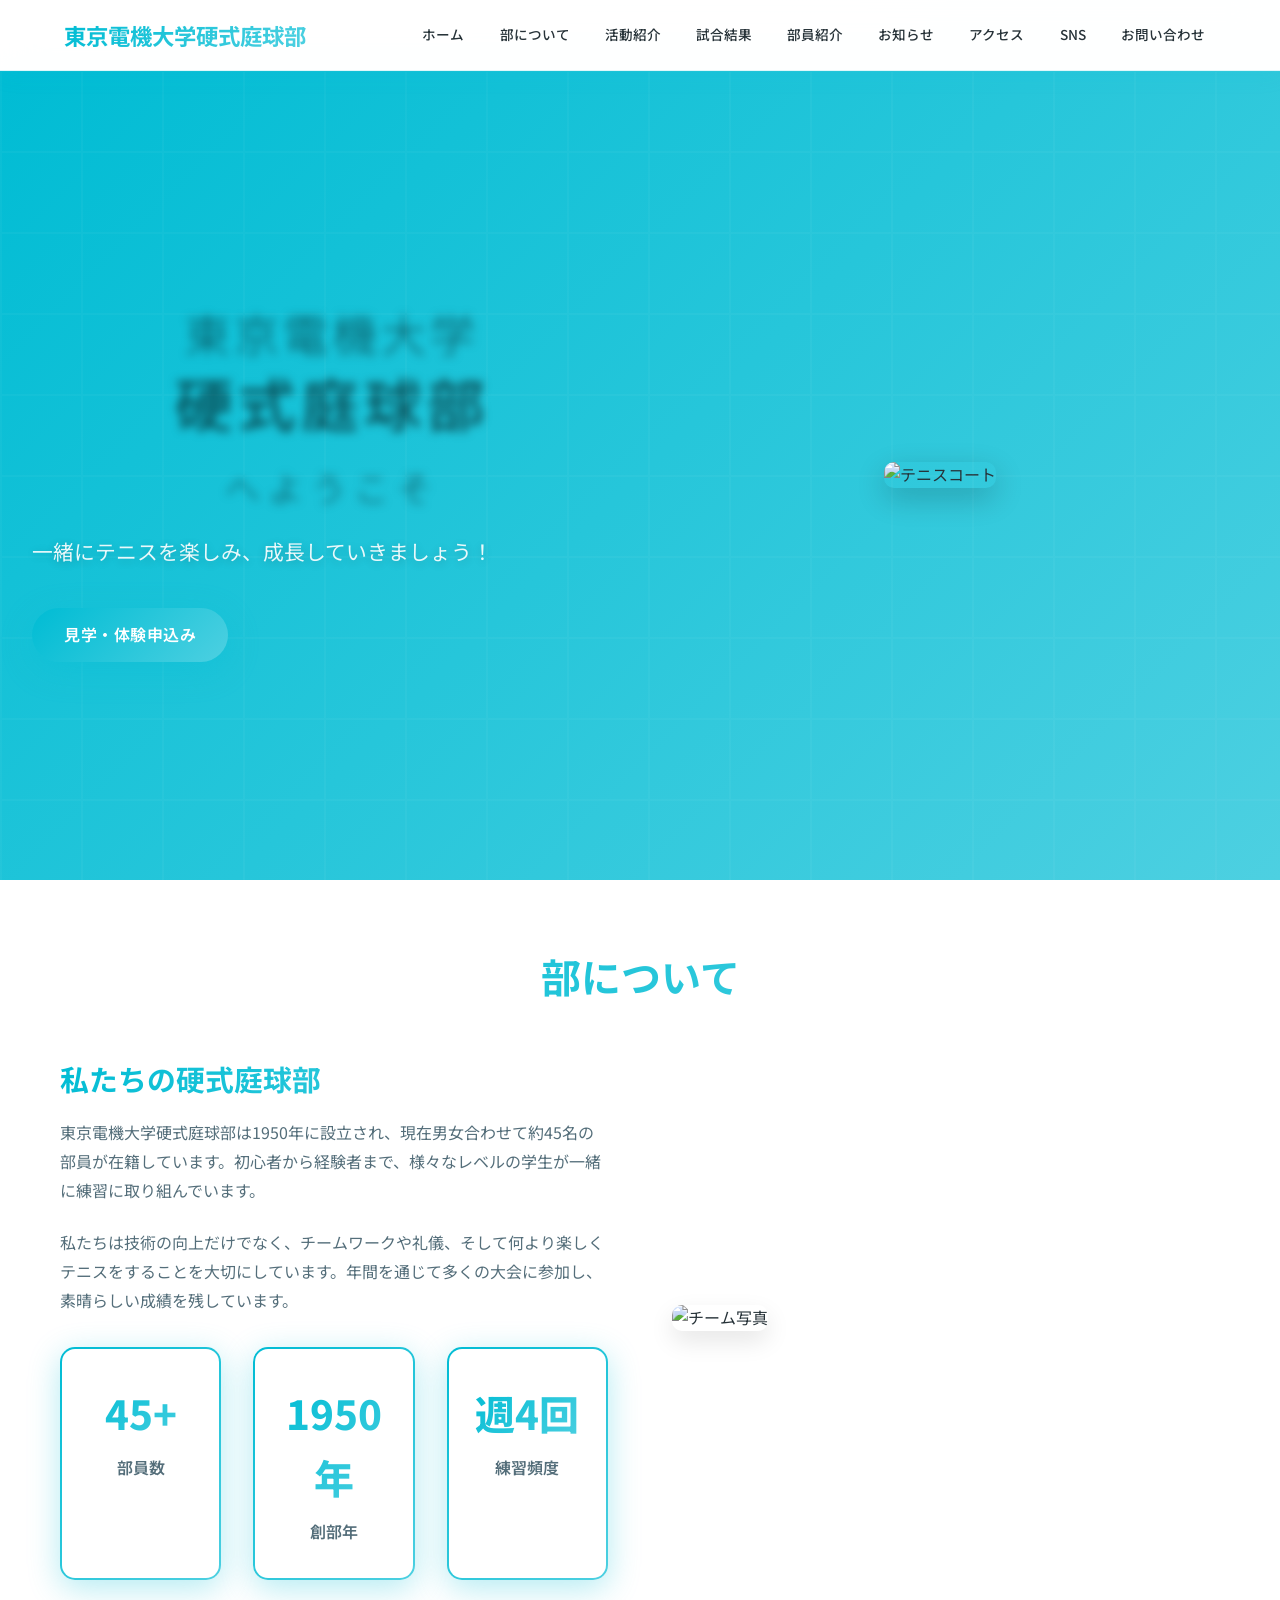
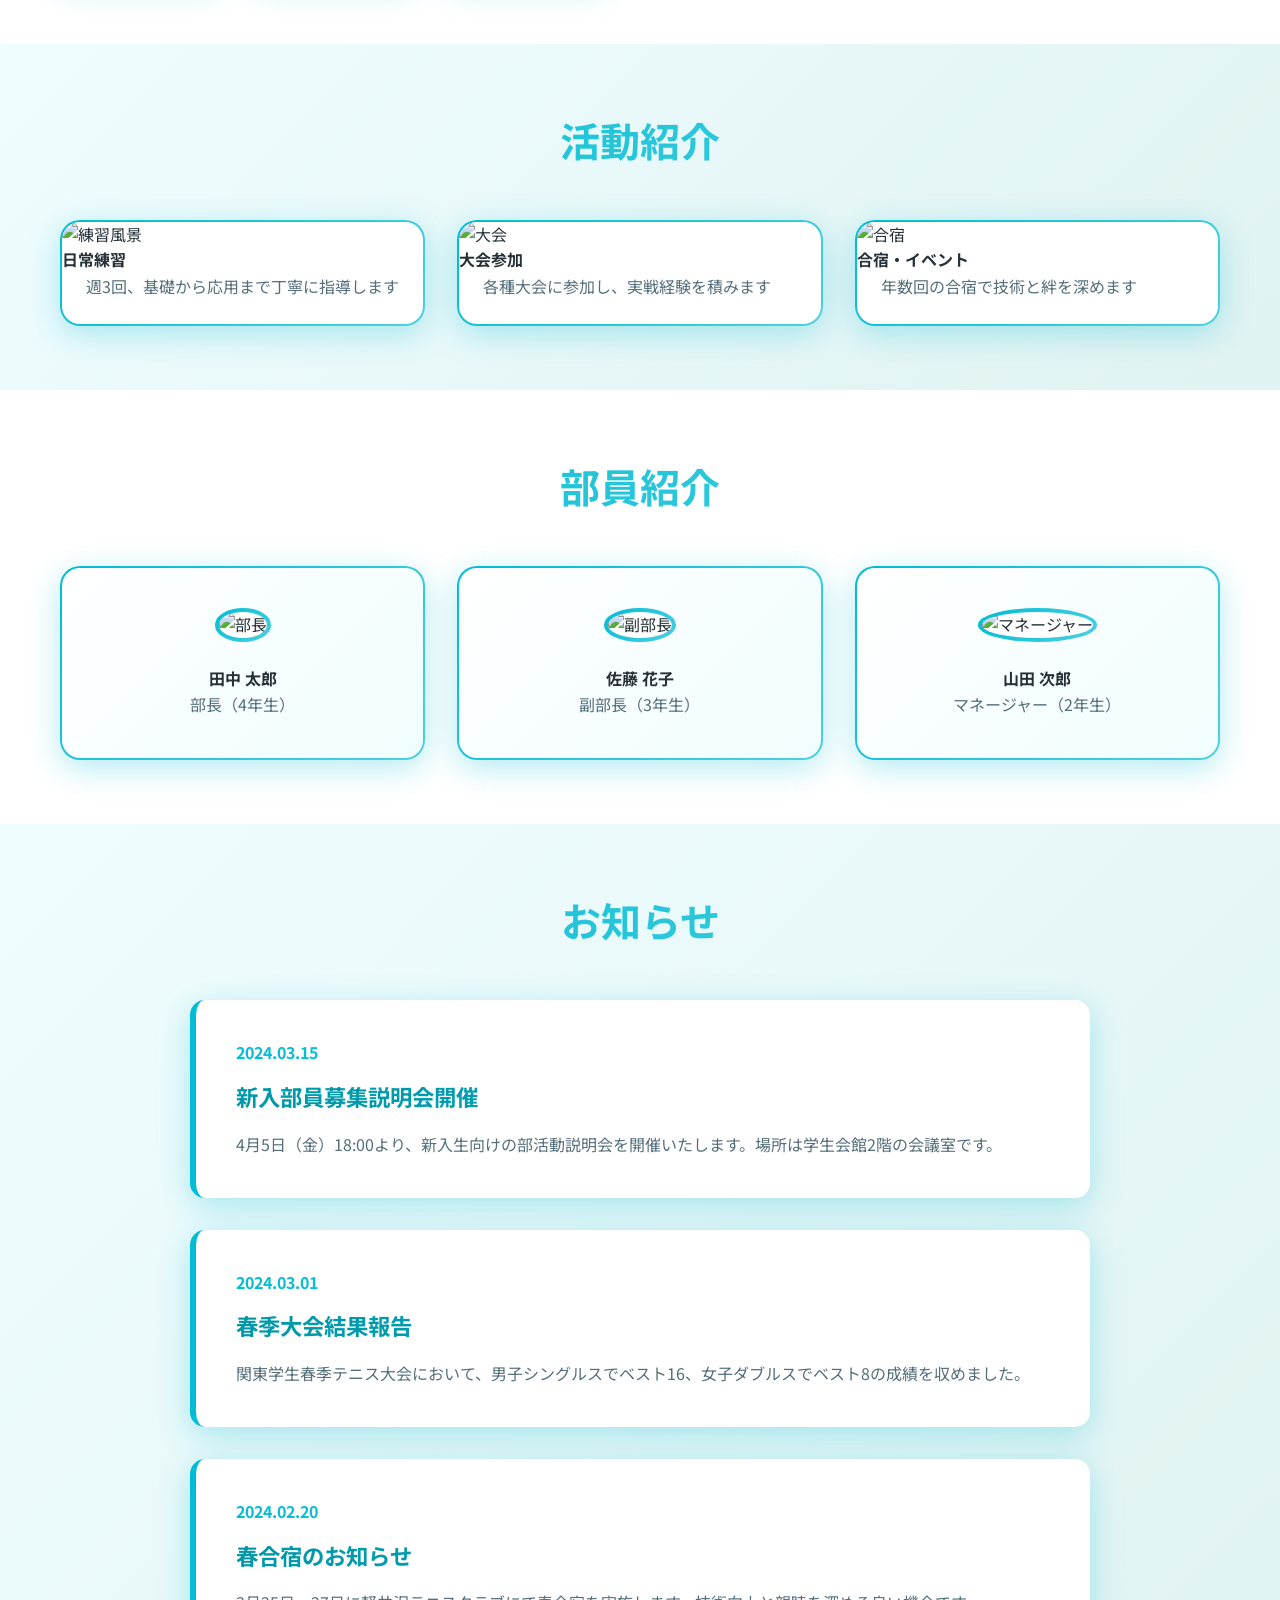
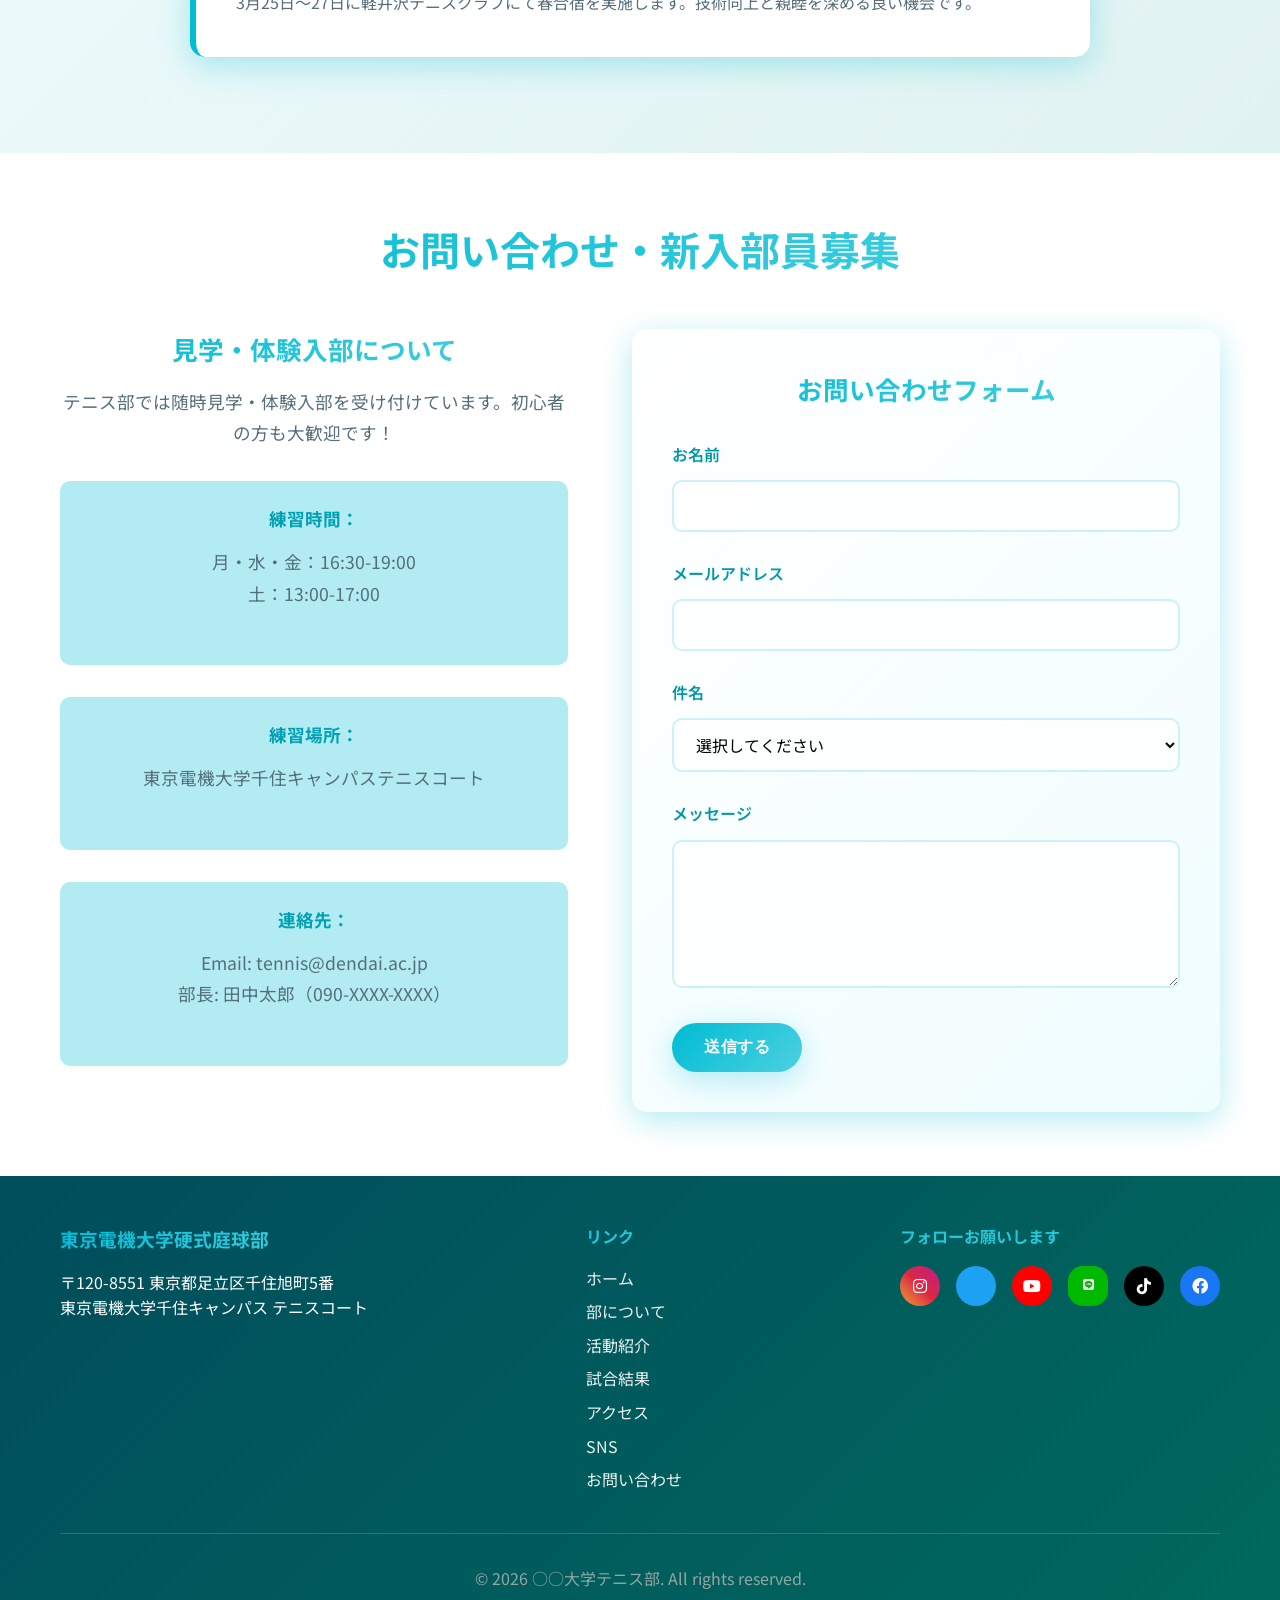
==== commit e6b2c5d8: "Fix: Improve hero text visibility with solid white color and stronger fonts" ====
--- a/index.html
+++ b/index.html
@@ -4,7 +4,7 @@
     <meta charset="UTF-8">
     <meta name="viewport" content="width=device-width, initial-scale=1.0">
     <title>東京電機大学硬式庭球部 - ホームページ</title>
-    <link rel="stylesheet" href="style.css?v=2024092604">
+    <link rel="stylesheet" href="style.css?v=2024092605">
     <link href="https://fonts.googleapis.com/css2?family=Noto+Sans+JP:wght@300;400;500;700;800&display=swap" rel="stylesheet">
     <link href="https://cdnjs.cloudflare.com/ajax/libs/font-awesome/6.0.0/css/all.min.css" rel="stylesheet">
 </head>
--- a/style.css
+++ b/style.css
@@ -217,8 +217,8 @@
     font-size: 3.8rem;
     color: #ffffff;
     margin-bottom: 1.5rem;
-    font-weight: 300;
-    text-shadow: 0 2px 20px rgba(0, 0, 0, 0.3);
+    font-weight: 400;
+    text-shadow: 0 2px 10px rgba(0, 0, 0, 0.6);
     line-height: 1.2;
     letter-spacing: 3px;
     font-family: 'Noto Sans JP', sans-serif;
@@ -227,17 +227,17 @@
 .hero-title-line1 {
     display: inline-block;
     font-size: 2.8rem;
-    font-weight: 200;
+    font-weight: 300;
     margin-bottom: 0.3rem;
     animation: fadeInUp 1s ease-out 0.3s both;
-    color: rgba(255, 255, 255, 0.9);
+    color: #ffffff;
     letter-spacing: 4px;
 }
 
 .hero-title-line2 {
     display: inline-block;
     font-size: 3.6rem;
-    font-weight: 400;
+    font-weight: 500;
     animation: fadeInUp 1s ease-out 0.6s both;
     color: #ffffff;
     letter-spacing: 5px;
@@ -247,9 +247,9 @@
 .hero-title-line3 {
     display: inline-block;
     font-size: 2.2rem;
-    font-weight: 200;
+    font-weight: 300;
     animation: fadeInUp 1s ease-out 0.9s both;
-    color: rgba(255, 255, 255, 0.8);
+    color: #ffffff;
     letter-spacing: 8px;
     margin-top: 0.5rem;
 }
@@ -879,24 +879,24 @@
     .hero-content h2 {
         font-size: 2.8rem;
         line-height: 1.2;
-        font-weight: 300;
+        font-weight: 400;
     }
     
     .hero-title-line1 {
         font-size: 2.2rem;
-        font-weight: 200;
+        font-weight: 300;
         letter-spacing: 3px;
     }
     
     .hero-title-line2 {
         font-size: 2.8rem;
-        font-weight: 400;
+        font-weight: 500;
         letter-spacing: 4px;
     }
     
     .hero-title-line3 {
         font-size: 1.8rem;
-        font-weight: 200;
+        font-weight: 300;
         letter-spacing: 6px;
     }
     
@@ -1106,24 +1106,24 @@
     .hero-content h1,
     .hero-content h2 {
         font-size: 2.4rem;
-        font-weight: 300;
+        font-weight: 400;
     }
     
     .hero-title-line1 {
         font-size: 1.8rem;
-        font-weight: 200;
+        font-weight: 300;
         letter-spacing: 2px;
     }
     
     .hero-title-line2 {
         font-size: 2.4rem;
-        font-weight: 400;
+        font-weight: 500;
         letter-spacing: 3px;
     }
     
     .hero-title-line3 {
         font-size: 1.5rem;
-        font-weight: 200;
+        font-weight: 300;
         letter-spacing: 4px;
     }
     
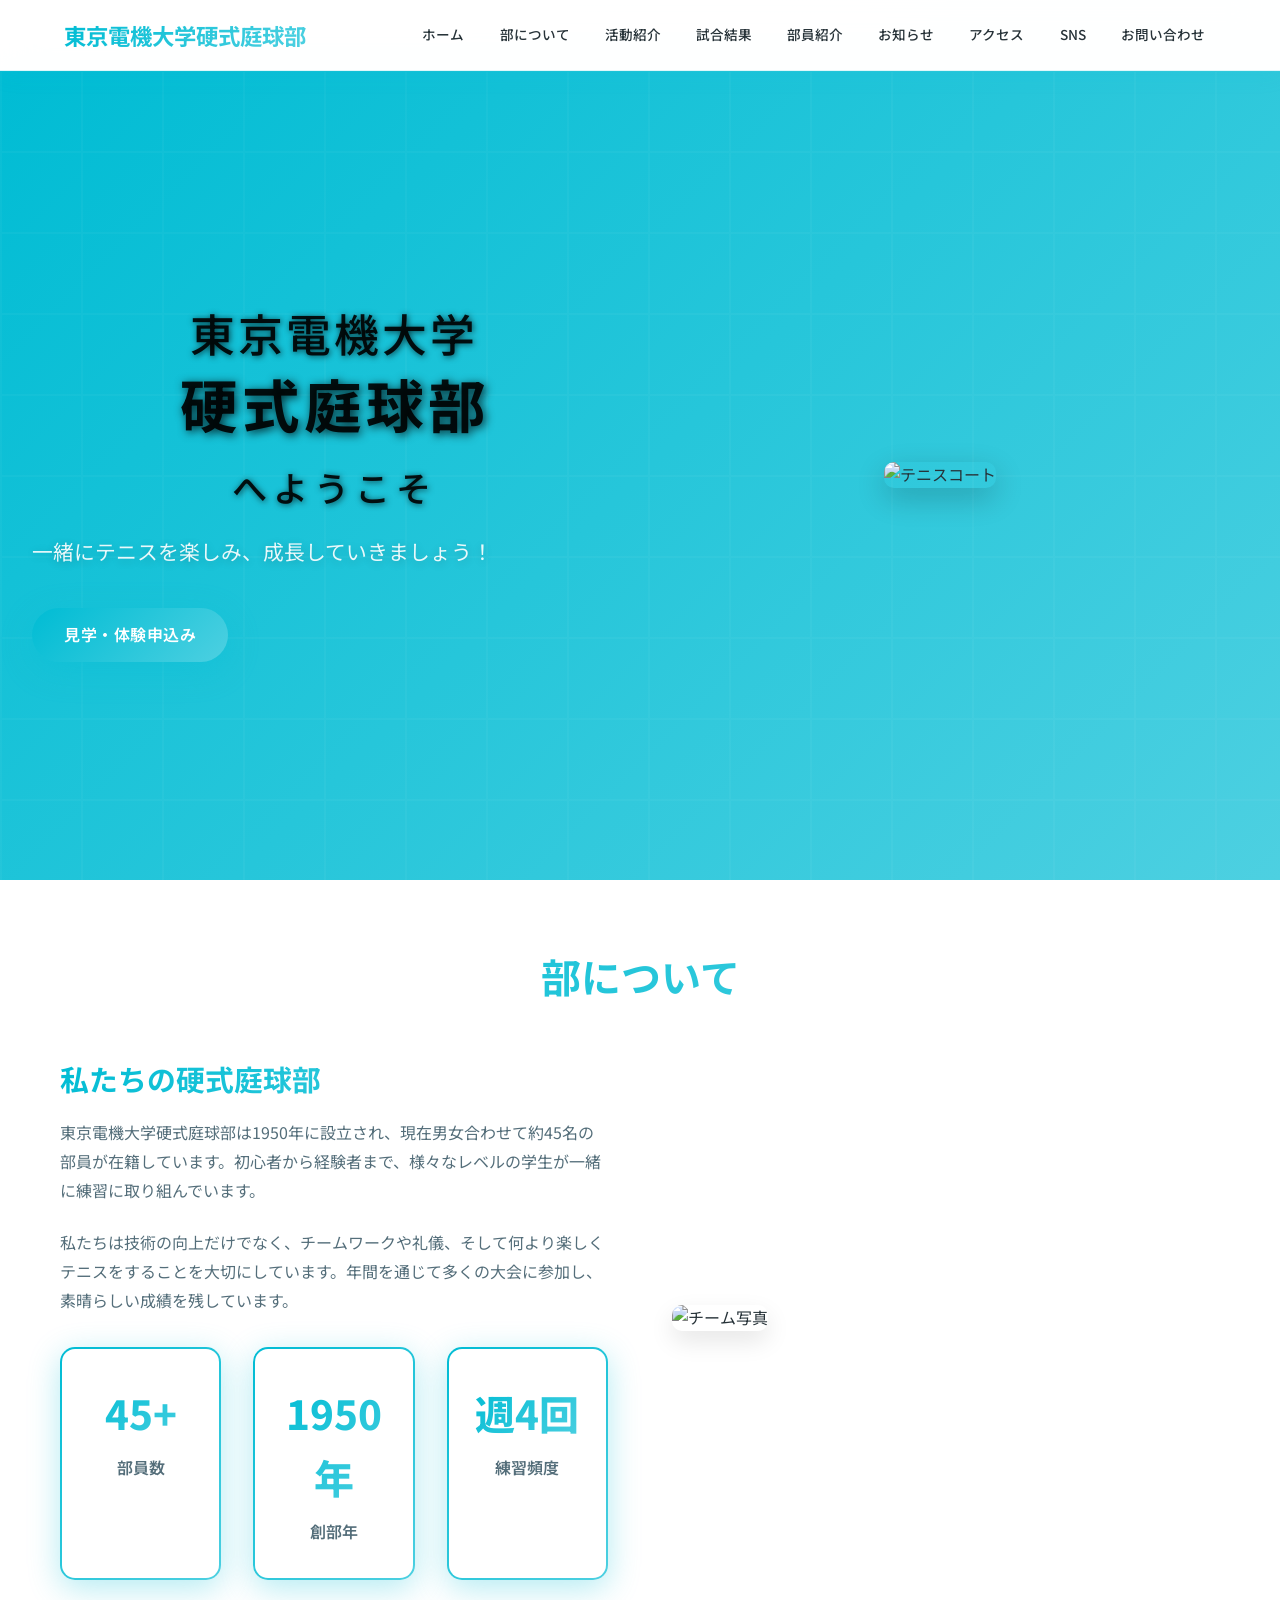
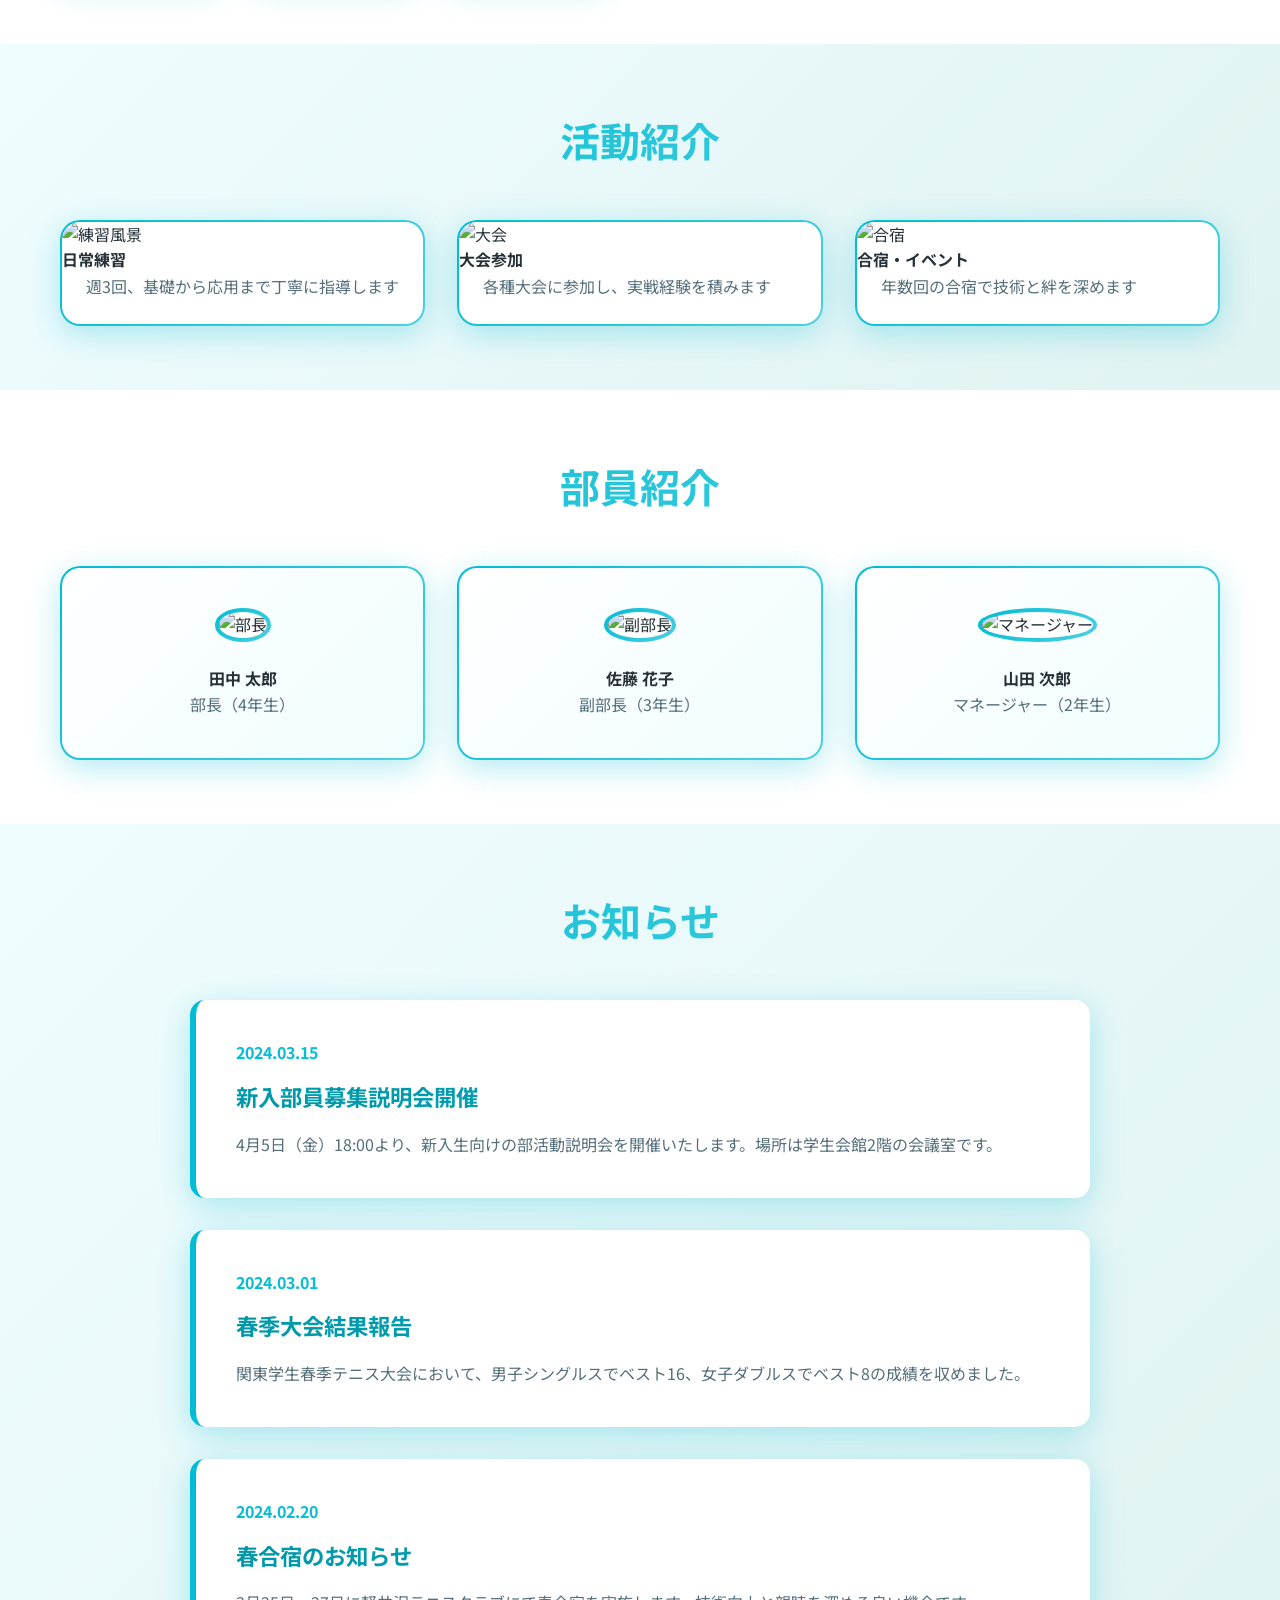
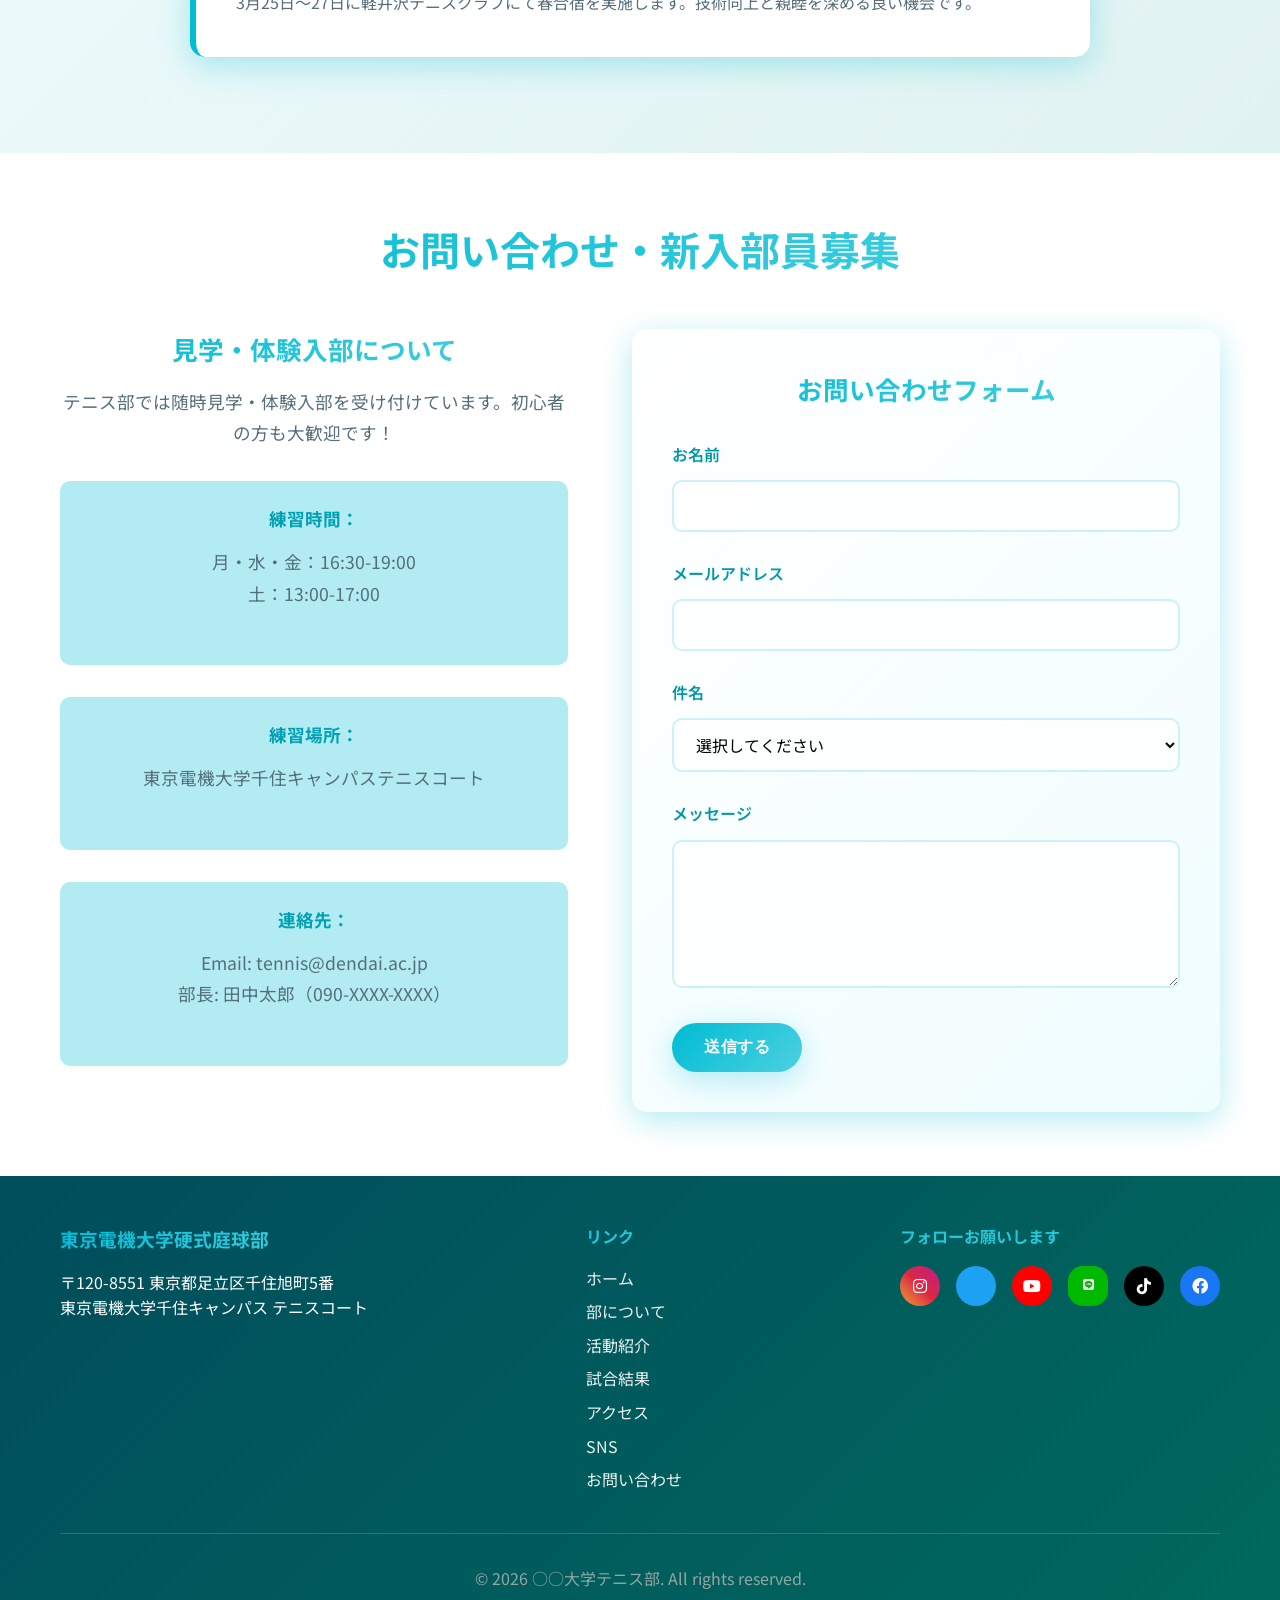
==== commit dc3d2b6b: "Enhance: Make hero text ultra-sharp with bold fonts and strong shadows" ====
--- a/index.html
+++ b/index.html
@@ -4,7 +4,7 @@
     <meta charset="UTF-8">
     <meta name="viewport" content="width=device-width, initial-scale=1.0">
     <title>東京電機大学硬式庭球部 - ホームページ</title>
-    <link rel="stylesheet" href="style.css?v=2024092605">
+    <link rel="stylesheet" href="style.css?v=2024092606">
     <link href="https://fonts.googleapis.com/css2?family=Noto+Sans+JP:wght@300;400;500;700;800&display=swap" rel="stylesheet">
     <link href="https://cdnjs.cloudflare.com/ajax/libs/font-awesome/6.0.0/css/all.min.css" rel="stylesheet">
 </head>
--- a/style.css
+++ b/style.css
@@ -217,41 +217,53 @@
     font-size: 3.8rem;
     color: #ffffff;
     margin-bottom: 1.5rem;
-    font-weight: 400;
-    text-shadow: 0 2px 10px rgba(0, 0, 0, 0.6);
+    font-weight: 600;
+    text-shadow: 
+        2px 2px 0px rgba(0, 0, 0, 0.9),
+        4px 4px 8px rgba(0, 0, 0, 0.8),
+        0 0 20px rgba(0, 0, 0, 0.5);
     line-height: 1.2;
-    letter-spacing: 3px;
+    letter-spacing: 2px;
     font-family: 'Noto Sans JP', sans-serif;
 }
 
 .hero-title-line1 {
     display: inline-block;
     font-size: 2.8rem;
-    font-weight: 300;
+    font-weight: 500;
     margin-bottom: 0.3rem;
     animation: fadeInUp 1s ease-out 0.3s both;
     color: #ffffff;
-    letter-spacing: 4px;
+    letter-spacing: 3px;
+    text-shadow: 
+        2px 2px 0px rgba(0, 0, 0, 0.9),
+        3px 3px 6px rgba(0, 0, 0, 0.7);
 }
 
 .hero-title-line2 {
     display: inline-block;
     font-size: 3.6rem;
-    font-weight: 500;
+    font-weight: 700;
     animation: fadeInUp 1s ease-out 0.6s both;
     color: #ffffff;
-    letter-spacing: 5px;
+    letter-spacing: 4px;
     margin: 0.2rem 0;
+    text-shadow: 
+        3px 3px 0px rgba(0, 0, 0, 0.9),
+        5px 5px 10px rgba(0, 0, 0, 0.8);
 }
 
 .hero-title-line3 {
     display: inline-block;
     font-size: 2.2rem;
-    font-weight: 300;
+    font-weight: 500;
     animation: fadeInUp 1s ease-out 0.9s both;
     color: #ffffff;
-    letter-spacing: 8px;
+    letter-spacing: 6px;
     margin-top: 0.5rem;
+    text-shadow: 
+        2px 2px 0px rgba(0, 0, 0, 0.9),
+        3px 3px 6px rgba(0, 0, 0, 0.7);
 }
 
 @keyframes fadeInUp {
@@ -879,25 +891,25 @@
     .hero-content h2 {
         font-size: 2.8rem;
         line-height: 1.2;
-        font-weight: 400;
+        font-weight: 600;
     }
     
     .hero-title-line1 {
         font-size: 2.2rem;
-        font-weight: 300;
-        letter-spacing: 3px;
+        font-weight: 500;
+        letter-spacing: 2px;
     }
     
     .hero-title-line2 {
         font-size: 2.8rem;
+        font-weight: 700;
+        letter-spacing: 3px;
+    }
+    
+    .hero-title-line3 {
+        font-size: 1.8rem;
         font-weight: 500;
         letter-spacing: 4px;
-    }
-    
-    .hero-title-line3 {
-        font-size: 1.8rem;
-        font-weight: 300;
-        letter-spacing: 6px;
     }
     
     .hero-buttons {
@@ -1106,25 +1118,25 @@
     .hero-content h1,
     .hero-content h2 {
         font-size: 2.4rem;
-        font-weight: 400;
+        font-weight: 600;
     }
     
     .hero-title-line1 {
         font-size: 1.8rem;
-        font-weight: 300;
-        letter-spacing: 2px;
+        font-weight: 500;
+        letter-spacing: 1px;
     }
     
     .hero-title-line2 {
         font-size: 2.4rem;
+        font-weight: 700;
+        letter-spacing: 2px;
+    }
+    
+    .hero-title-line3 {
+        font-size: 1.5rem;
         font-weight: 500;
         letter-spacing: 3px;
-    }
-    
-    .hero-title-line3 {
-        font-size: 1.5rem;
-        font-weight: 300;
-        letter-spacing: 4px;
     }
     
     .hero-content p {
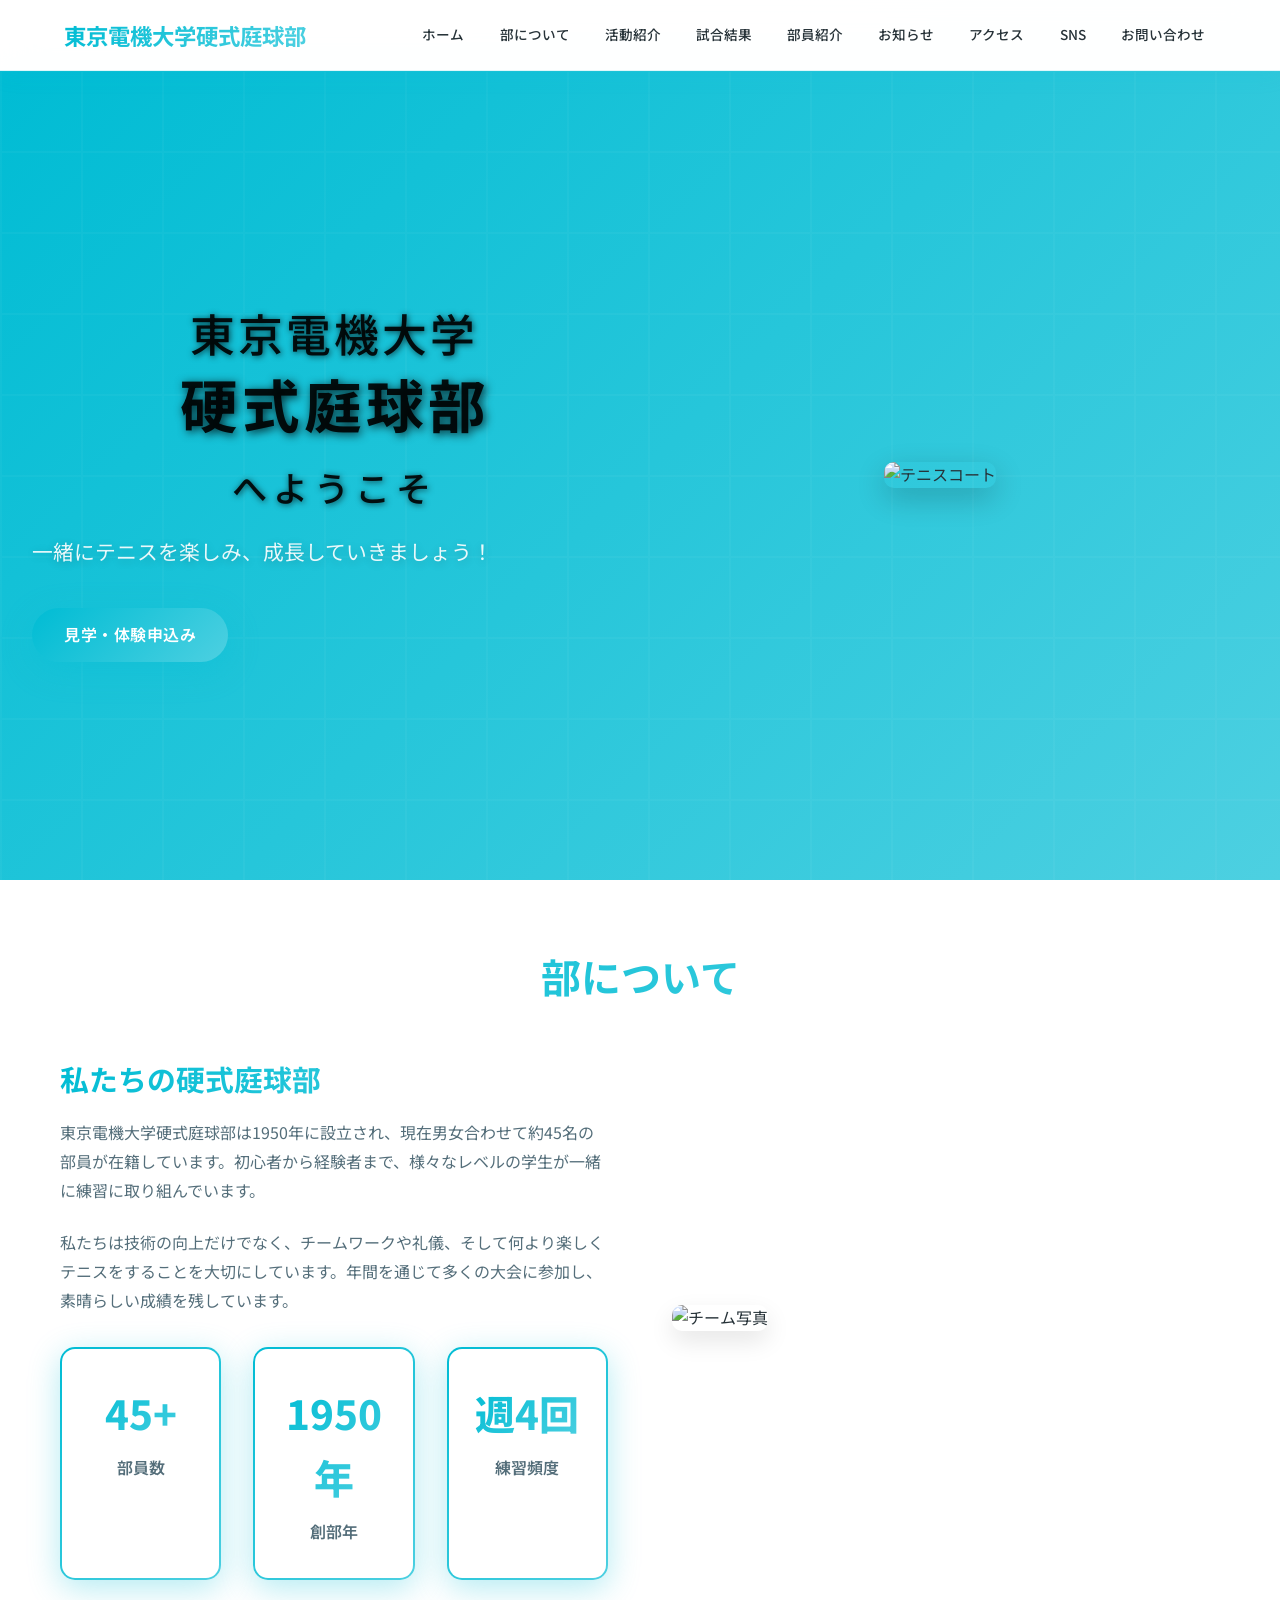
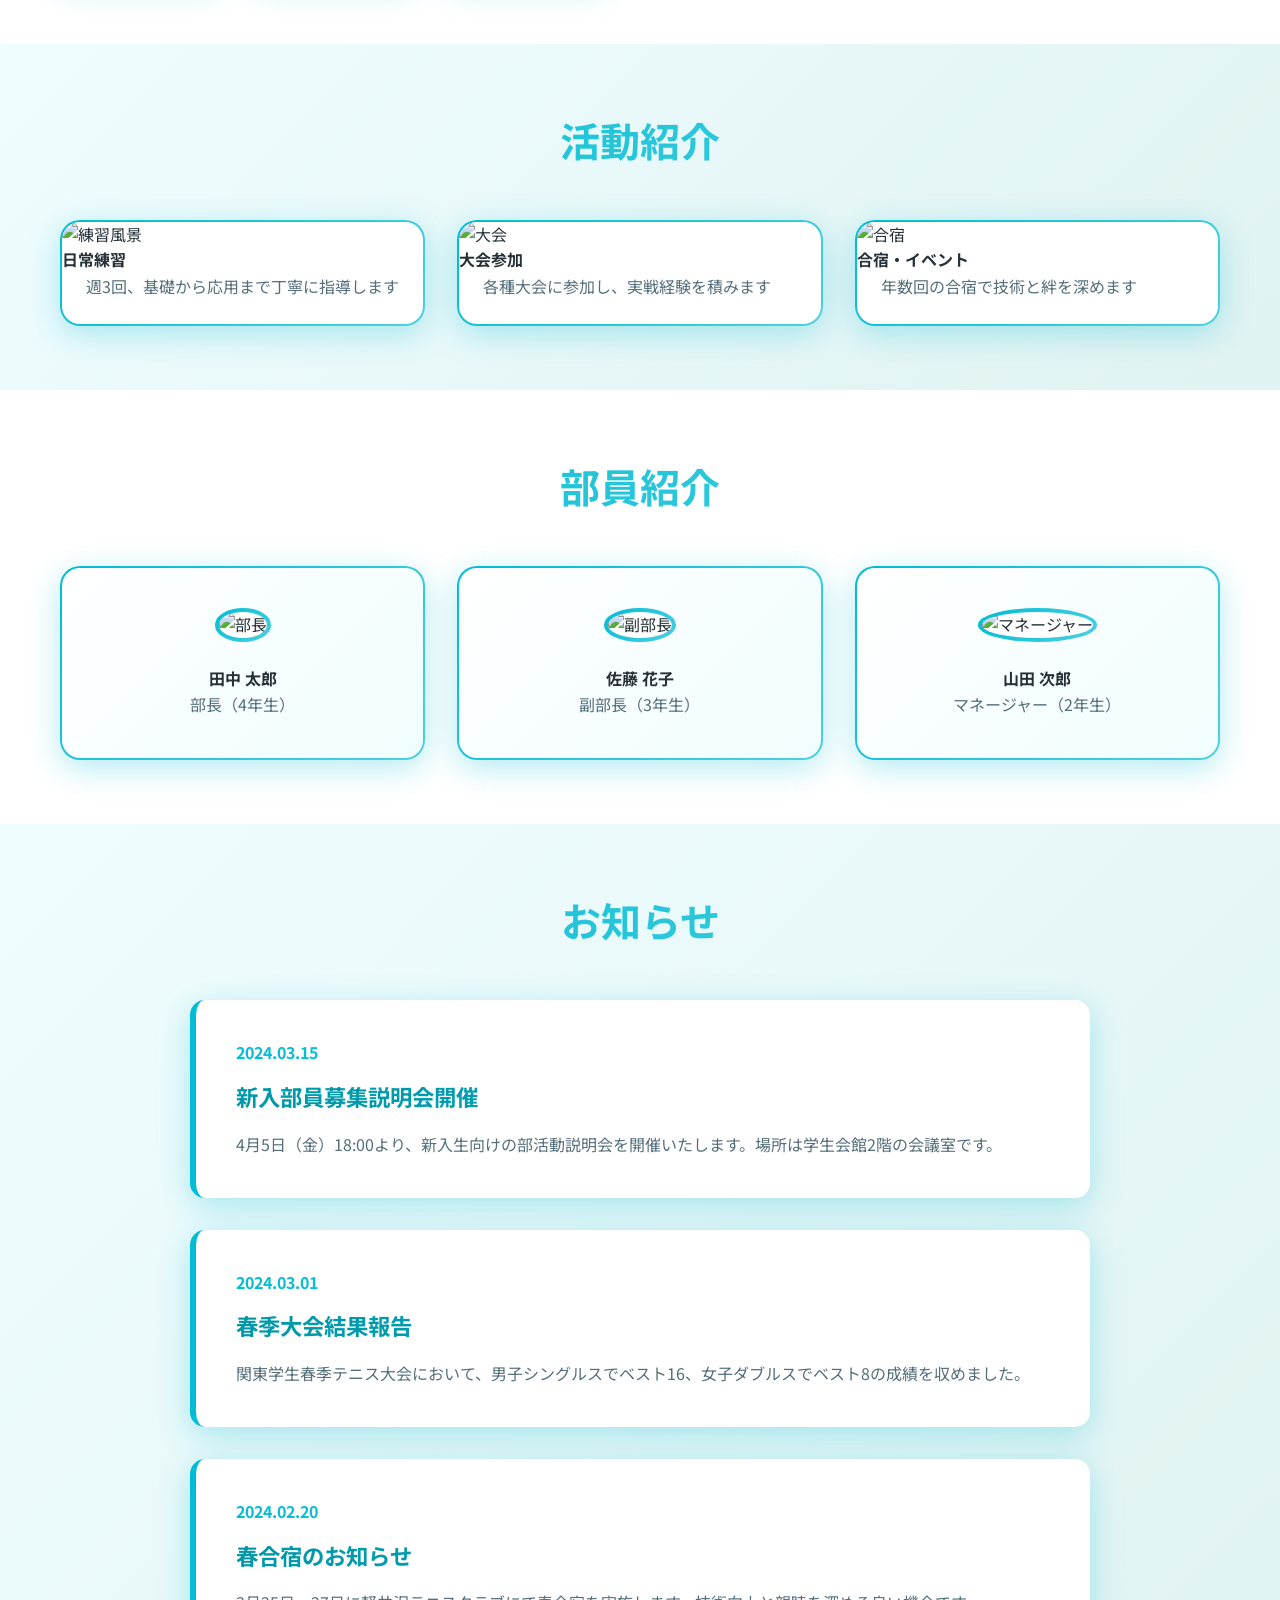
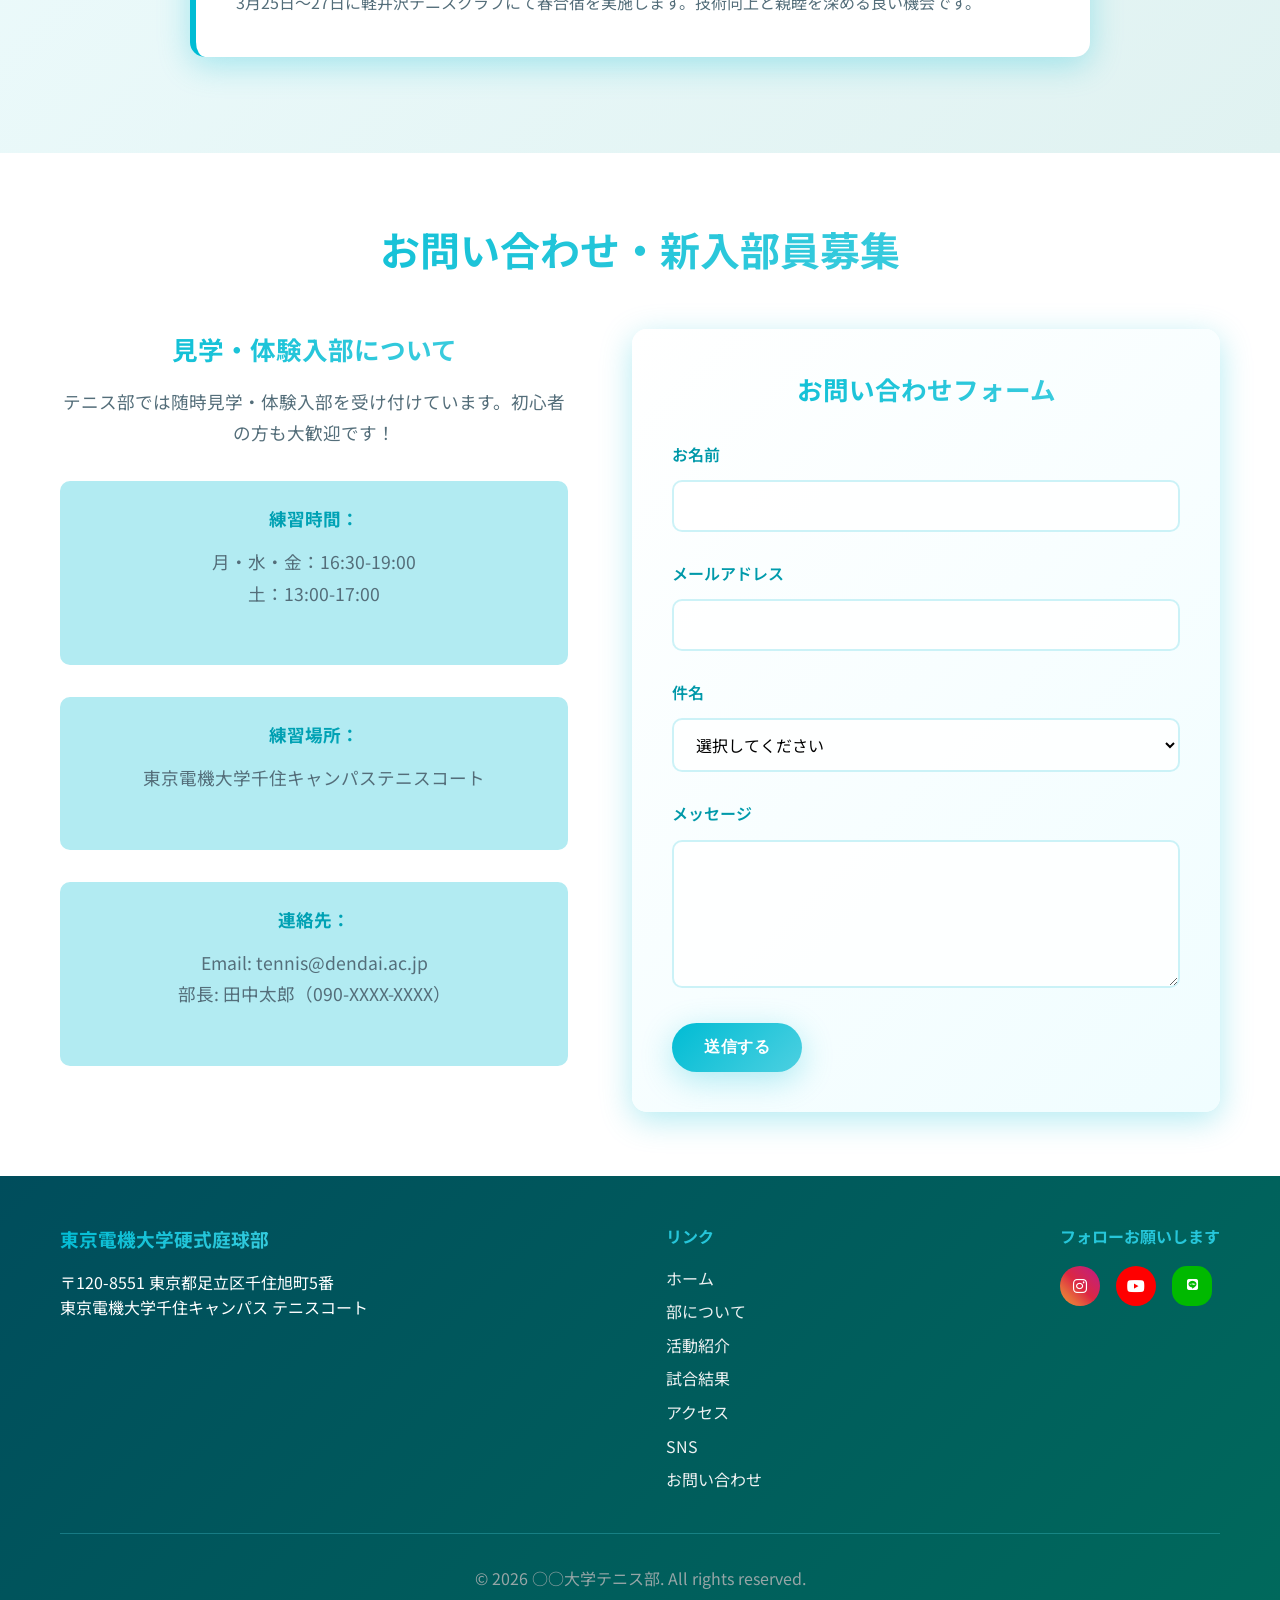
==== commit 6e865a18: "Clean: Remove unnecessary SNS platforms, keep only Instagram, YouTube and LINE" ====
--- a/index.html
+++ b/index.html
@@ -232,11 +232,8 @@
                     <h4>フォローお願いします</h4>
                     <div class="social-icons">
                         <a href="#" class="social-icon instagram"><i class="fab fa-instagram"></i></a>
-                        <a href="#" class="social-icon twitter"><i class="fab fa-x-twitter"></i></a>
                         <a href="#" class="social-icon youtube"><i class="fab fa-youtube"></i></a>
                         <a href="#" class="social-icon line"><i class="fab fa-line"></i></a>
-                        <a href="#" class="social-icon tiktok"><i class="fab fa-tiktok"></i></a>
-                        <a href="#" class="social-icon facebook"><i class="fab fa-facebook"></i></a>
                     </div>
                 </div>
             </div>
